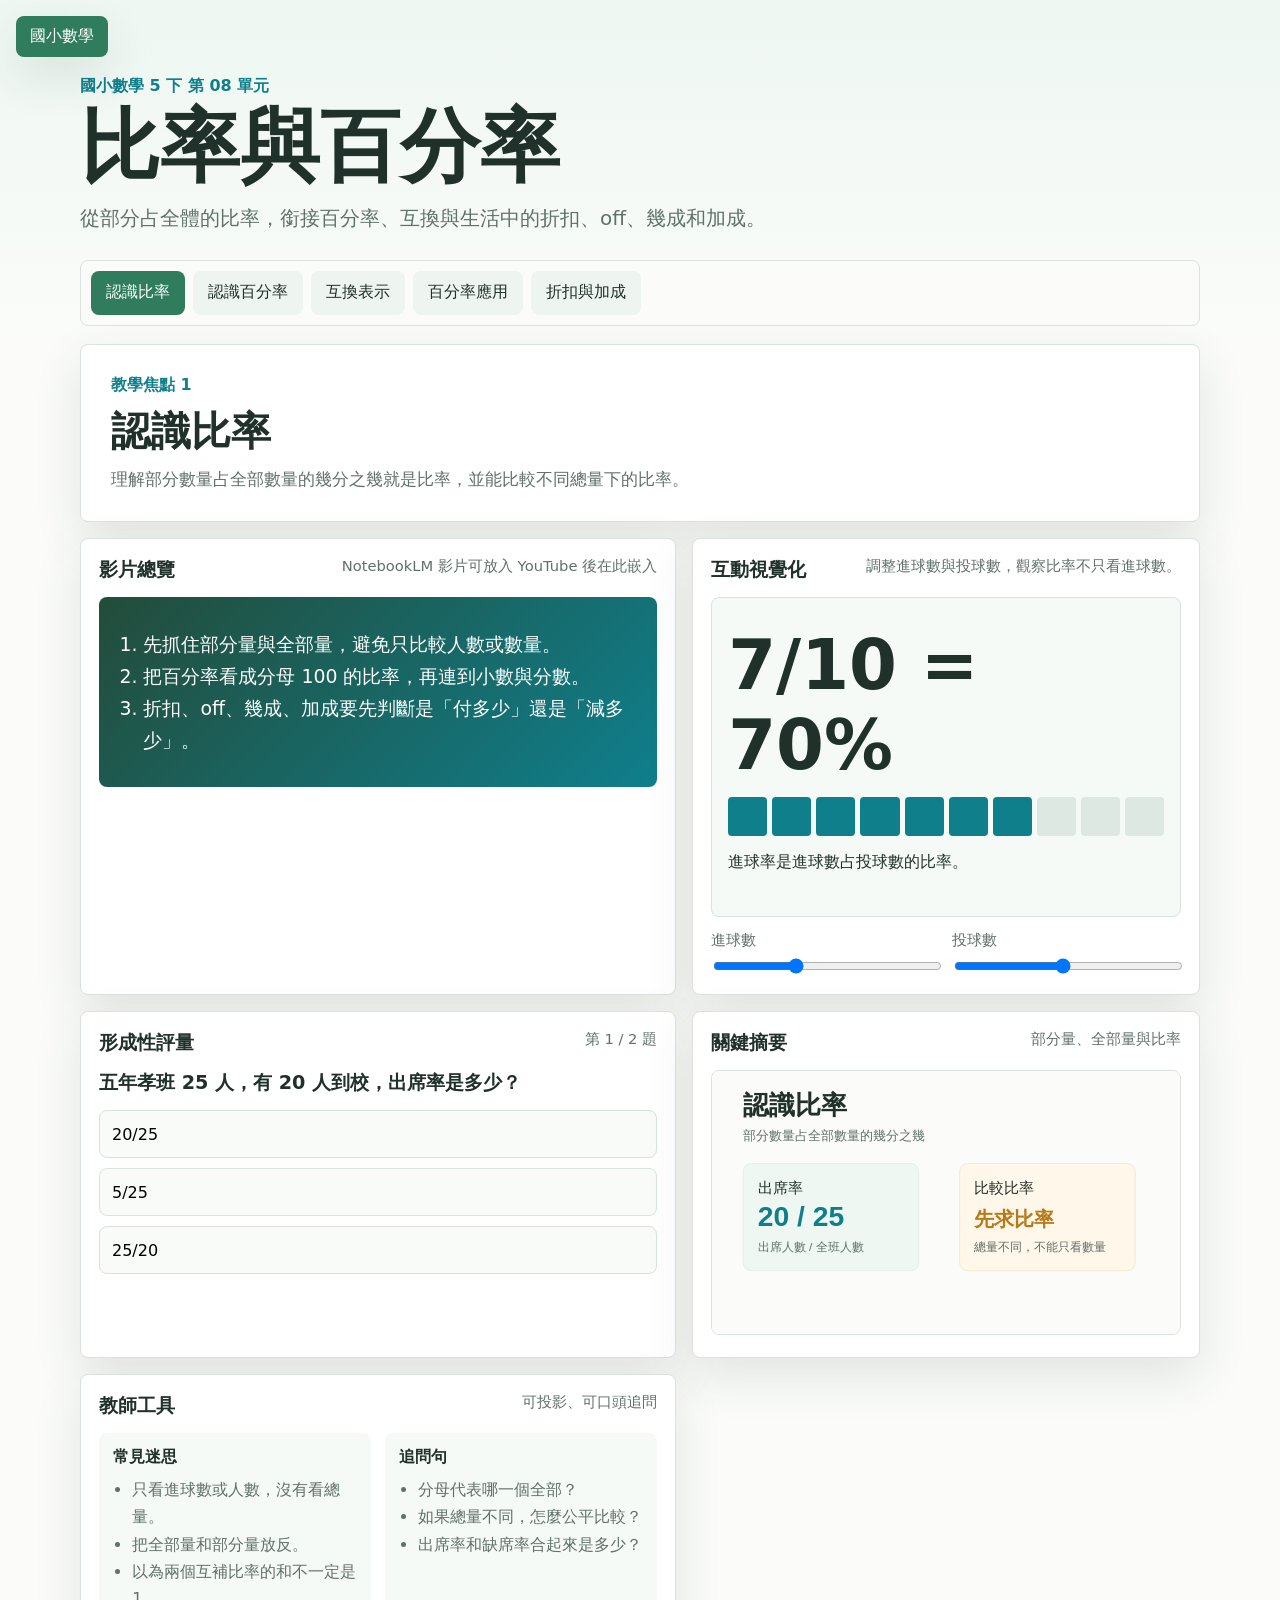
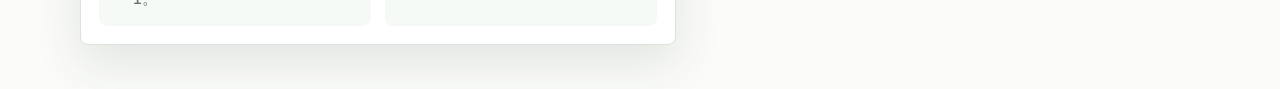
==== 114五下數學CH8駕駛艙/index.html @ 37d6215c "Rename CH8 dashboard folder" ====
<!doctype html>
<html lang="zh-Hant">
<head>
  <meta charset="utf-8">
  <meta name="viewport" content="width=device-width, initial-scale=1">
  <title>第8單元 比率與百分率教學儀表板</title>
  <link rel="stylesheet" href="style.css">
</head>
<body>
  <a class="home-link" href="../國小數學/" aria-label="回到國小數學">國小數學</a>

  <header class="hero" id="top">
    <p class="eyebrow">國小數學 5 下 第 08 單元</p>
    <h1>比率與百分率</h1>
    <p>從部分占全體的比率，銜接百分率、互換與生活中的折扣、off、幾成和加成。</p>
  </header>

  <nav class="focus-nav" aria-label="教學焦點">
    <button class="focus-btn active" data-focus="0">認識比率</button>
    <button class="focus-btn" data-focus="1">認識百分率</button>
    <button class="focus-btn" data-focus="2">互換表示</button>
    <button class="focus-btn" data-focus="3">百分率應用</button>
    <button class="focus-btn" data-focus="4">折扣與加成</button>
  </nav>

  <main class="dashboard">
    <section class="lesson-head">
      <p id="focusLabel" class="eyebrow">教學焦點 1</p>
      <h2 id="focusTitle">認識比率</h2>
      <p id="focusGoal">理解「部分數量占全部數量的幾分之幾」就是比率，並能比較不同總量下的比率。</p>
    </section>

    <section class="panel video-panel">
      <div class="panel-title">
        <h3>影片總覽</h3>
        <span>NotebookLM 影片可放入 YouTube 後在此嵌入</span>
      </div>
      <div class="video-overview">
        <ol>
          <li>先抓住部分量與全部量，避免只比較人數或數量。</li>
          <li>把百分率看成分母 100 的比率，再連到小數與分數。</li>
          <li>折扣、off、幾成、加成要先判斷是「付多少」還是「減多少」。</li>
        </ol>
      </div>
    </section>

    <section class="panel visual-panel">
      <div class="panel-title">
        <h3>互動視覺化</h3>
        <span id="visualHint">拖曳或點選控制項，觀察部分、全體與百分率的關係。</span>
      </div>
      <div id="visualStage" class="visual-stage"></div>
      <div id="visualControls" class="visual-controls"></div>
    </section>

    <section class="panel quiz-panel">
      <div class="panel-title">
        <h3>形成性評量</h3>
        <span id="quizStatus">每個焦點 2 題</span>
      </div>
      <p id="quizQuestion" class="quiz-question"></p>
      <div id="quizOptions" class="quiz-options"></div>
      <div id="quizFeedback" class="quiz-feedback" aria-live="polite"></div>
    </section>

    <section class="panel summary-panel">
      <div class="panel-title">
        <h3>關鍵摘要</h3>
        <span id="summaryCaption">依教學焦點切換摘要頁</span>
      </div>
      <img id="summaryImage" src="assets/deck-page-01.svg" alt="比率關鍵摘要">
    </section>

    <section class="panel teacher-panel">
      <div class="panel-title">
        <h3>教師工具</h3>
        <span>可投影、可口頭追問</span>
      </div>
      <div class="tool-grid">
        <article>
          <h4>常見迷思</h4>
          <ul id="misconceptions"></ul>
        </article>
        <article>
          <h4>追問句</h4>
          <ul id="teacherPrompts"></ul>
        </article>
      </div>
    </section>
  </main>

  <script src="script.js"></script>
</body>
</html>
---- 114五下數學CH8駕駛艙/style.css ----
:root {
  color-scheme: light;
  --ink: #20302a;
  --muted: #60706a;
  --line: #d9e2dc;
  --paper: #fbfcf9;
  --panel: #ffffff;
  --green: #2f7d5c;
  --teal: #0f7f8c;
  --gold: #b87918;
  --rose: #b74755;
  --shadow: 0 18px 48px rgba(39, 55, 46, .12);
}

* { box-sizing: border-box; }

body {
  margin: 0;
  font-family: "Noto Sans TC", "Microsoft JhengHei", system-ui, sans-serif;
  color: var(--ink);
  background:
    linear-gradient(180deg, #eef7f2 0, #fbfcf9 360px),
    var(--paper);
}

button, input { font: inherit; }

.home-link {
  position: fixed;
  z-index: 10;
  top: 16px;
  left: 16px;
  padding: 10px 14px;
  border-radius: 8px;
  color: white;
  background: var(--green);
  text-decoration: none;
  box-shadow: var(--shadow);
}

.hero {
  width: min(1120px, calc(100% - 32px));
  margin: 0 auto;
  padding: 76px 0 28px;
}

.eyebrow {
  margin: 0 0 8px;
  color: var(--teal);
  font-weight: 800;
  letter-spacing: 0;
}

.hero h1 {
  margin: 0;
  font-size: clamp(2.2rem, 7vw, 5rem);
  line-height: 1.05;
}

.hero p:last-child {
  max-width: 760px;
  margin: 16px 0 0;
  color: var(--muted);
  font-size: clamp(1rem, 2.6vw, 1.25rem);
}

.focus-nav {
  position: sticky;
  top: 0;
  z-index: 9;
  display: flex;
  gap: 8px;
  width: min(1120px, calc(100% - 32px));
  margin: 0 auto 18px;
  padding: 10px;
  overflow-x: auto;
  background: rgba(251, 252, 249, .94);
  border: 1px solid var(--line);
  border-radius: 8px;
  backdrop-filter: blur(10px);
}

.focus-btn {
  flex: 0 0 auto;
  min-height: 44px;
  padding: 8px 14px;
  border: 1px solid transparent;
  border-radius: 8px;
  color: var(--ink);
  background: #eef4ef;
  cursor: pointer;
}

.focus-btn.active {
  color: white;
  background: var(--green);
}

.dashboard {
  display: grid;
  grid-template-columns: minmax(0, 1.08fr) minmax(300px, .92fr);
  gap: 16px;
  width: min(1120px, calc(100% - 32px));
  margin: 0 auto 44px;
}

.lesson-head, .panel {
  background: var(--panel);
  border: 1px solid var(--line);
  border-radius: 8px;
  box-shadow: var(--shadow);
}

.lesson-head {
  grid-column: 1 / -1;
  padding: clamp(20px, 4vw, 30px);
}

.lesson-head h2 {
  margin: 0 0 8px;
  font-size: clamp(1.6rem, 4vw, 2.5rem);
}

.lesson-head p:last-child {
  margin: 0;
  color: var(--muted);
  font-size: 1.08rem;
}

.panel { padding: 18px; }

.panel-title {
  display: flex;
  align-items: flex-start;
  justify-content: space-between;
  gap: 12px;
  margin-bottom: 14px;
}

.panel-title h3 {
  margin: 0;
  font-size: 1.18rem;
}

.panel-title span, .panel-title a {
  color: var(--muted);
  font-size: .92rem;
}

.video-overview {
  min-height: 190px;
  display: grid;
  align-items: center;
  padding: 18px;
  border-radius: 8px;
  color: white;
  background: linear-gradient(135deg, #234c3a, #0f7f8c);
}

.video-overview ol {
  margin: 0;
  padding-left: 1.4em;
  font-size: clamp(1rem, 2vw, 1.18rem);
  line-height: 1.7;
}

.visual-stage {
  min-height: 320px;
  display: grid;
  place-items: center;
  padding: 16px;
  border: 1px solid var(--line);
  border-radius: 8px;
  background: #f6faf7;
}

.ratio-board {
  width: min(100%, 560px);
}

.tile-grid {
  display: grid;
  grid-template-columns: repeat(var(--cols), 1fr);
  gap: 5px;
  margin: 12px 0;
}

.tile {
  aspect-ratio: 1;
  border-radius: 4px;
  background: #dde8e2;
}

.tile.on { background: var(--teal); }
.tile.warn { background: var(--gold); }
.tile.off { background: #cfd8d2; }

.big-number {
  margin: 0;
  font-size: clamp(2rem, 7vw, 4.3rem);
  font-weight: 900;
}

.bar {
  height: 34px;
  overflow: hidden;
  border: 1px solid var(--line);
  border-radius: 8px;
  background: #edf3ef;
}

.bar-fill {
  height: 100%;
  width: var(--w);
  background: var(--rose);
}

.compare-row {
  display: grid;
  grid-template-columns: 1fr 1fr;
  gap: 12px;
}

.compare-card {
  padding: 14px;
  border: 1px solid var(--line);
  border-radius: 8px;
  background: white;
}

.visual-controls {
  display: grid;
  grid-template-columns: repeat(auto-fit, minmax(180px, 1fr));
  gap: 12px;
  margin-top: 14px;
}

.control {
  display: grid;
  gap: 6px;
  color: var(--muted);
  font-size: .92rem;
}

input[type="range"] { width: 100%; }

.quiz-question {
  margin: 6px 0 14px;
  font-size: 1.2rem;
  font-weight: 800;
}

.quiz-options {
  display: grid;
  gap: 10px;
}

.quiz-options button {
  min-height: 48px;
  padding: 10px 12px;
  border: 1px solid var(--line);
  border-radius: 8px;
  background: #f8fbf8;
  cursor: pointer;
  text-align: left;
}

.quiz-options button.correct {
  color: white;
  border-color: var(--green);
  background: var(--green);
}

.quiz-options button.wrong {
  color: white;
  border-color: var(--rose);
  background: var(--rose);
}

.quiz-feedback {
  min-height: 42px;
  margin-top: 12px;
  color: var(--muted);
  font-weight: 700;
}

.summary-panel img {
  width: 100%;
  max-width: 100%;
  border: 1px solid var(--line);
  border-radius: 8px;
  background: white;
}

.tool-grid {
  display: grid;
  grid-template-columns: 1fr 1fr;
  gap: 14px;
}

.tool-grid article {
  padding: 14px;
  border-radius: 8px;
  background: #f6faf7;
}

.tool-grid h4 {
  margin: 0 0 8px;
}

.tool-grid ul {
  margin: 0;
  padding-left: 1.2em;
  color: var(--muted);
  line-height: 1.7;
}

@media (max-width: 860px) {
  .dashboard { grid-template-columns: 1fr; }
  .home-link { position: absolute; }
}

@media (max-width: 560px) {
  .hero { padding-top: 70px; }
  .focus-nav { width: calc(100% - 20px); }
  .dashboard { width: calc(100% - 20px); }
  .compare-row, .tool-grid { grid-template-columns: 1fr; }
  .panel-title { display: block; }
  .panel-title span { display: block; margin-top: 4px; }
}
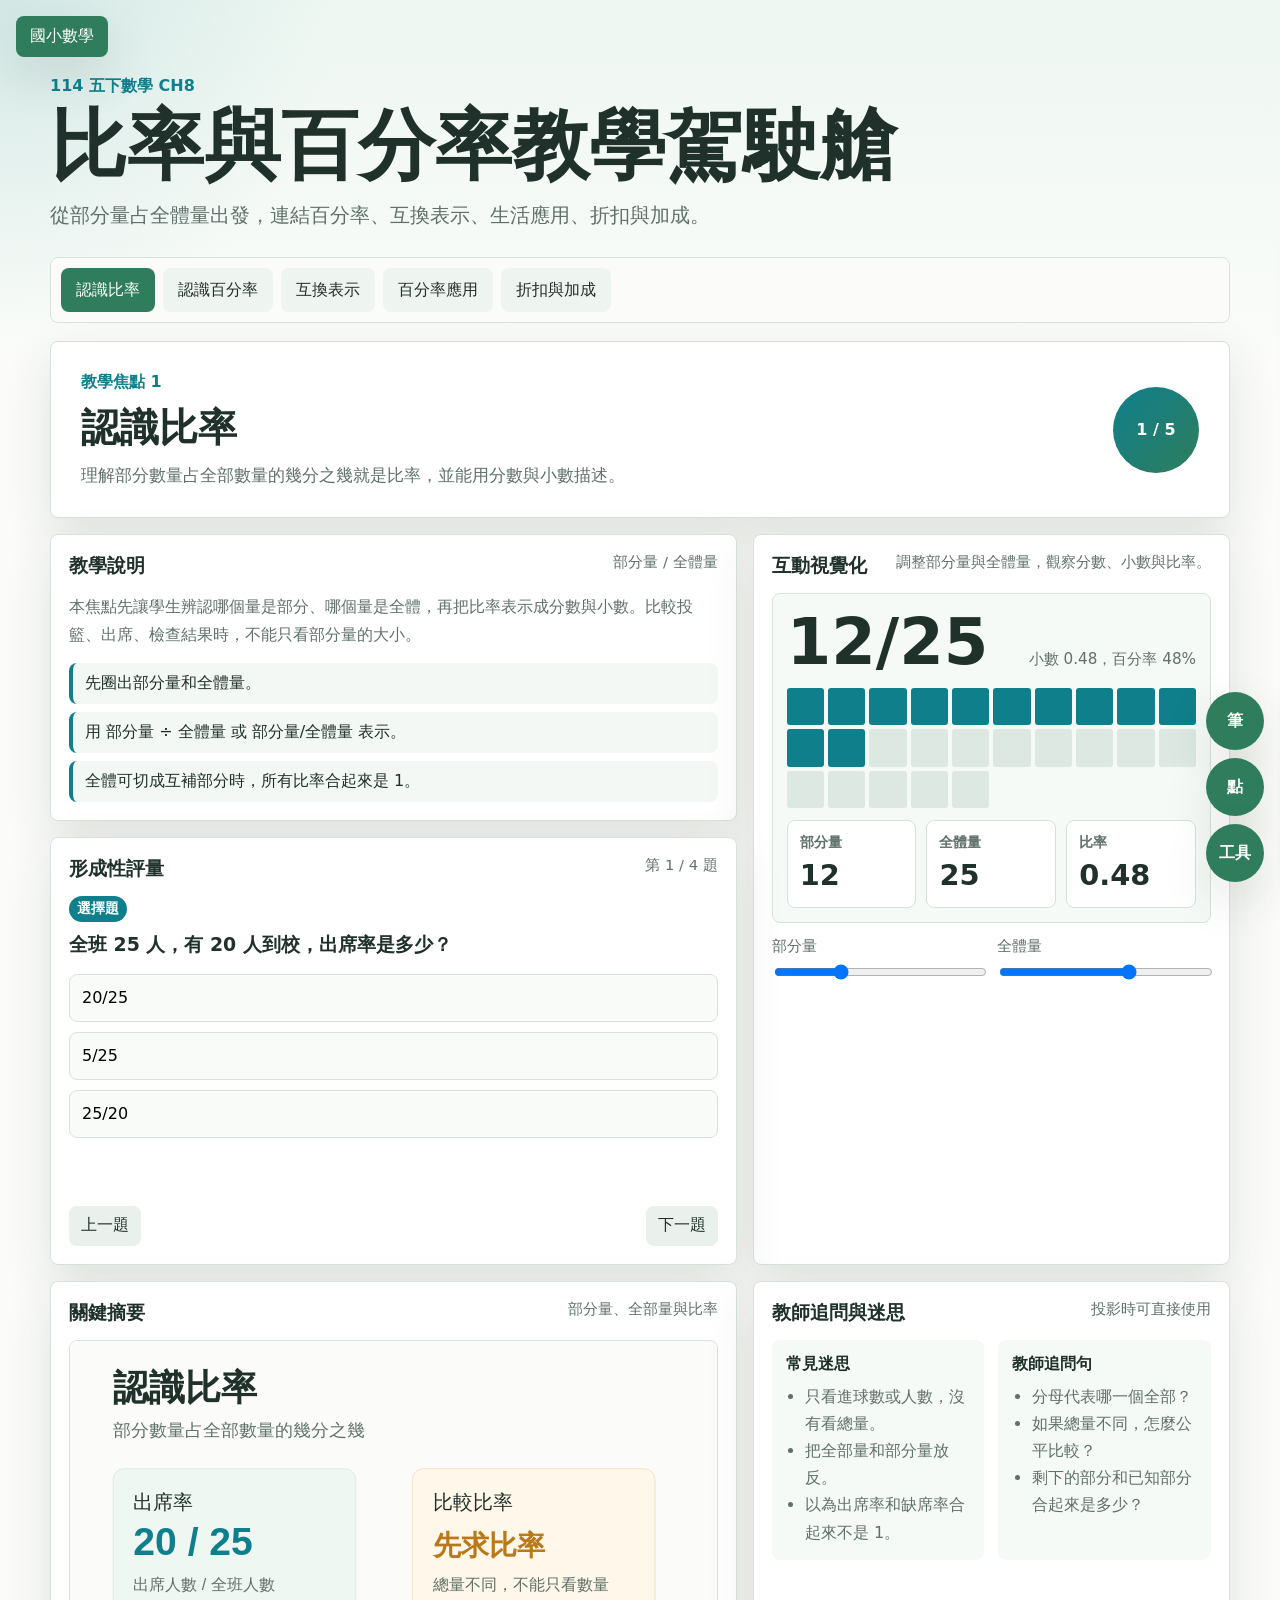
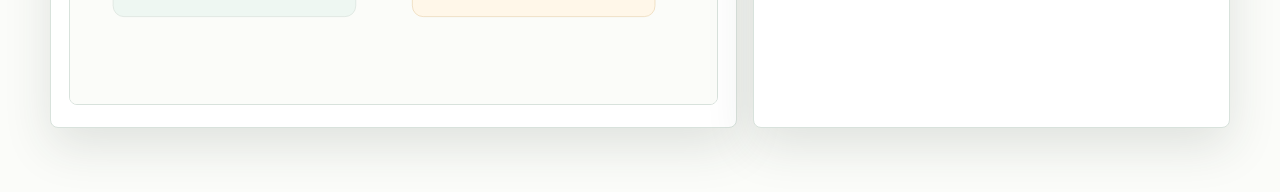
==== commit 233fd964: "Upgrade CH8 teaching dashboard interactions" ====
--- a/114五下數學CH8駕駛艙/index.html
+++ b/114五下數學CH8駕駛艙/index.html
@@ -3,16 +3,23 @@
 <head>
   <meta charset="utf-8">
   <meta name="viewport" content="width=device-width, initial-scale=1">
-  <title>第8單元 比率與百分率教學儀表板</title>
+  <title>114五下數學CH8駕駛艙</title>
+  <link rel="icon" href="data:,">
   <link rel="stylesheet" href="style.css">
 </head>
 <body>
+  <canvas id="drawLayer" aria-hidden="true"></canvas>
+  <div id="laserLayer" aria-hidden="true">
+    <span id="laserDot"></span>
+  </div>
+  <div id="bigEffect" aria-live="polite"></div>
+
   <a class="home-link" href="../國小數學/" aria-label="回到國小數學">國小數學</a>
 
   <header class="hero" id="top">
-    <p class="eyebrow">國小數學 5 下 第 08 單元</p>
-    <h1>比率與百分率</h1>
-    <p>從部分占全體的比率，銜接百分率、互換與生活中的折扣、off、幾成和加成。</p>
+    <p class="eyebrow">114 五下數學 CH8</p>
+    <h1>比率與百分率教學駕駛艙</h1>
+    <p>從部分量占全體量出發，連結百分率、互換表示、生活應用、折扣與加成。</p>
   </header>
 
   <nav class="focus-nav" aria-label="教學焦點">
@@ -25,29 +32,29 @@
 
   <main class="dashboard">
     <section class="lesson-head">
-      <p id="focusLabel" class="eyebrow">教學焦點 1</p>
-      <h2 id="focusTitle">認識比率</h2>
-      <p id="focusGoal">理解「部分數量占全部數量的幾分之幾」就是比率，並能比較不同總量下的比率。</p>
+      <div>
+        <p id="focusLabel" class="eyebrow">教學焦點 1</p>
+        <h2 id="focusTitle">認識比率</h2>
+        <p id="focusGoal">理解部分數量占全部數量的幾分之幾就是比率。</p>
+      </div>
+      <div class="focus-meter" aria-label="單元進度">
+        <span id="focusCount">1 / 5</span>
+      </div>
     </section>
 
-    <section class="panel video-panel">
+    <section class="panel explain-panel">
       <div class="panel-title">
-        <h3>影片總覽</h3>
-        <span>NotebookLM 影片可放入 YouTube 後在此嵌入</span>
+        <h3>教學說明</h3>
+        <span id="lessonTag">概念建立</span>
       </div>
-      <div class="video-overview">
-        <ol>
-          <li>先抓住部分量與全部量，避免只比較人數或數量。</li>
-          <li>把百分率看成分母 100 的比率，再連到小數與分數。</li>
-          <li>折扣、off、幾成、加成要先判斷是「付多少」還是「減多少」。</li>
-        </ol>
-      </div>
+      <p id="teachingNote"></p>
+      <div id="lessonSteps" class="step-list"></div>
     </section>
 
     <section class="panel visual-panel">
       <div class="panel-title">
         <h3>互動視覺化</h3>
-        <span id="visualHint">拖曳或點選控制項，觀察部分、全體與百分率的關係。</span>
+        <span id="visualHint">調整數值，觀察部分量與全體量的關係。</span>
       </div>
       <div id="visualStage" class="visual-stage"></div>
       <div id="visualControls" class="visual-controls"></div>
@@ -56,11 +63,16 @@
     <section class="panel quiz-panel">
       <div class="panel-title">
         <h3>形成性評量</h3>
-        <span id="quizStatus">每個焦點 2 題</span>
+        <span id="quizStatus">第 1 / 4 題</span>
       </div>
+      <p id="quizType" class="quiz-type"></p>
       <p id="quizQuestion" class="quiz-question"></p>
-      <div id="quizOptions" class="quiz-options"></div>
+      <div id="quizAnswerArea" class="quiz-answer-area"></div>
       <div id="quizFeedback" class="quiz-feedback" aria-live="polite"></div>
+      <div class="quiz-actions">
+        <button id="prevQuiz" type="button">上一題</button>
+        <button id="nextQuiz" type="button">下一題</button>
+      </div>
     </section>
 
     <section class="panel summary-panel">
@@ -73,22 +85,97 @@
 
     <section class="panel teacher-panel">
       <div class="panel-title">
-        <h3>教師工具</h3>
-        <span>可投影、可口頭追問</span>
+        <h3>教師追問與迷思</h3>
+        <span>投影時可直接使用</span>
       </div>
-      <div class="tool-grid">
+      <div class="teacher-grid">
         <article>
           <h4>常見迷思</h4>
           <ul id="misconceptions"></ul>
         </article>
         <article>
-          <h4>追問句</h4>
+          <h4>教師追問句</h4>
           <ul id="teacherPrompts"></ul>
         </article>
       </div>
     </section>
   </main>
 
+  <div class="floating-actions" aria-label="教學工具快捷鍵">
+    <button id="openPen" class="round-tool" aria-label="開啟畫筆">筆</button>
+    <button id="openLaser" class="round-tool" aria-label="開啟雷射筆">點</button>
+    <button id="openTools" class="round-tool" aria-label="開啟工具箱">工具</button>
+  </div>
+
+  <aside id="penDrawer" class="drawer compact-drawer" aria-label="畫筆工具">
+    <div class="drawer-head">
+      <h3>畫筆</h3>
+      <button class="close-drawer" data-close="penDrawer" aria-label="收合畫筆面板">×</button>
+    </div>
+    <div class="pen-row" aria-label="畫筆顏色">
+      <button class="pen-color" data-color="#111111" style="--swatch:#111111" aria-label="黑色畫筆"></button>
+      <button class="pen-color" data-color="#d62828" style="--swatch:#d62828" aria-label="紅色畫筆"></button>
+      <button class="pen-color" data-color="#1d4ed8" style="--swatch:#1d4ed8" aria-label="藍色畫筆"></button>
+      <button class="pen-color" data-color="#16803c" style="--swatch:#16803c" aria-label="綠色畫筆"></button>
+      <button class="pen-color" data-color="#f2c94c" style="--swatch:#f2c94c" aria-label="黃色畫筆"></button>
+    </div>
+    <label class="control">畫筆粗細
+      <input id="penSize" type="range" min="2" max="24" value="7">
+    </label>
+    <div class="drawer-actions">
+      <button id="clearInk" type="button" aria-label="清除筆跡">清除筆跡</button>
+      <button id="closePenMode" type="button" aria-label="關閉畫筆">關閉畫筆</button>
+    </div>
+  </aside>
+
+  <aside id="laserDrawer" class="drawer compact-drawer" aria-label="雷射筆工具">
+    <div class="drawer-head">
+      <h3>雷射筆</h3>
+      <button class="close-drawer" data-close="laserDrawer" aria-label="收合雷射筆面板">×</button>
+    </div>
+    <label class="control">雷射點大小
+      <input id="laserSize" type="range" min="18" max="86" value="44">
+    </label>
+    <div class="drawer-actions">
+      <button id="laserToggle" type="button" aria-label="開啟雷射筆">開啟雷射筆</button>
+    </div>
+  </aside>
+
+  <aside id="toolDrawer" class="drawer tool-drawer" aria-label="教師工具箱">
+    <div class="drawer-head">
+      <h3>教師工具箱</h3>
+      <button class="close-drawer" data-close="toolDrawer" aria-label="收合工具箱">×</button>
+    </div>
+    <section>
+      <h4>抽籤</h4>
+      <div class="range-pair">
+        <label>起號<input id="rangeStart" type="number" min="1" value="1"></label>
+        <label>迄號<input id="rangeEnd" type="number" min="1" value="30"></label>
+      </div>
+      <textarea id="namesInput" rows="5" aria-label="抽籤名單"></textarea>
+      <button id="drawName" type="button" aria-label="抽出一位學生">抽一位</button>
+      <p id="drawResult" class="tool-result">等待抽籤</p>
+    </section>
+    <section>
+      <h4>計時器</h4>
+      <div class="timer-row">
+        <button type="button" data-sec="30">30秒</button>
+        <button type="button" data-sec="60">1分</button>
+        <button type="button" data-sec="120">2分</button>
+        <button type="button" data-sec="300">5分</button>
+      </div>
+      <div id="timerDisplay" class="timer" aria-live="polite">00:00</div>
+      <div class="timer-controls">
+        <button id="timerToggle" type="button" aria-label="開始或暫停計時">開始</button>
+        <button id="timerReset" type="button" aria-label="重設計時器">歸零</button>
+      </div>
+      <label class="control">自訂分鐘
+        <input id="customMinutes" type="number" min="1" max="60" value="10">
+      </label>
+      <button id="setCustomTime" type="button" aria-label="設定自訂計時">設定</button>
+    </section>
+  </aside>
+
   <script src="script.js"></script>
 </body>
 </html>
--- a/114五下數學CH8駕駛艙/style.css
+++ b/114五下數學CH8駕駛艙/style.css
@@ -2,32 +2,42 @@
   color-scheme: light;
   --ink: #20302a;
   --muted: #60706a;
-  --line: #d9e2dc;
+  --line: #d8e2dc;
   --paper: #fbfcf9;
   --panel: #ffffff;
+  --soft: #f4f8f5;
   --green: #2f7d5c;
   --teal: #0f7f8c;
   --gold: #b87918;
   --rose: #b74755;
-  --shadow: 0 18px 48px rgba(39, 55, 46, .12);
+  --blue: #315fb5;
+  --shadow: 0 18px 48px rgba(39, 55, 46, .13);
 }
 
 * { box-sizing: border-box; }
+
+html { scroll-behavior: smooth; }
 
 body {
   margin: 0;
   font-family: "Noto Sans TC", "Microsoft JhengHei", system-ui, sans-serif;
   color: var(--ink);
   background:
-    linear-gradient(180deg, #eef7f2 0, #fbfcf9 360px),
+    radial-gradient(circle at top left, rgba(15, 127, 140, .12), transparent 340px),
+    linear-gradient(180deg, #eef7f2 0, #fbfcf9 380px),
     var(--paper);
 }
 
-button, input { font: inherit; }
+button, input, textarea { font: inherit; }
+
+button {
+  border: 0;
+  cursor: pointer;
+}
 
 .home-link {
   position: fixed;
-  z-index: 10;
+  z-index: 35;
   top: 16px;
   left: 16px;
   padding: 10px 14px;
@@ -39,7 +49,7 @@
 }
 
 .hero {
-  width: min(1120px, calc(100% - 32px));
+  width: min(1180px, calc(100% - 32px));
   margin: 0 auto;
   padding: 76px 0 28px;
 }
@@ -53,24 +63,24 @@
 
 .hero h1 {
   margin: 0;
-  font-size: clamp(2.2rem, 7vw, 5rem);
-  line-height: 1.05;
+  font-size: clamp(2.15rem, 6vw, 4.8rem);
+  line-height: 1.06;
 }
 
 .hero p:last-child {
-  max-width: 760px;
+  max-width: 820px;
   margin: 16px 0 0;
   color: var(--muted);
-  font-size: clamp(1rem, 2.6vw, 1.25rem);
+  font-size: clamp(1rem, 2.4vw, 1.25rem);
 }
 
 .focus-nav {
   position: sticky;
   top: 0;
-  z-index: 9;
+  z-index: 30;
   display: flex;
   gap: 8px;
-  width: min(1120px, calc(100% - 32px));
+  width: min(1180px, calc(100% - 32px));
   margin: 0 auto 18px;
   padding: 10px;
   overflow-x: auto;
@@ -88,7 +98,6 @@
   border-radius: 8px;
   color: var(--ink);
   background: #eef4ef;
-  cursor: pointer;
 }
 
 .focus-btn.active {
@@ -98,10 +107,10 @@
 
 .dashboard {
   display: grid;
-  grid-template-columns: minmax(0, 1.08fr) minmax(300px, .92fr);
+  grid-template-columns: minmax(0, 1.18fr) minmax(320px, .82fr);
   gap: 16px;
-  width: min(1120px, calc(100% - 32px));
-  margin: 0 auto 44px;
+  width: min(1180px, calc(100% - 32px));
+  margin: 0 auto 64px;
 }
 
 .lesson-head, .panel {
@@ -113,12 +122,16 @@
 
 .lesson-head {
   grid-column: 1 / -1;
+  display: flex;
+  align-items: center;
+  justify-content: space-between;
+  gap: 18px;
   padding: clamp(20px, 4vw, 30px);
 }
 
 .lesson-head h2 {
   margin: 0 0 8px;
-  font-size: clamp(1.6rem, 4vw, 2.5rem);
+  font-size: clamp(1.6rem, 3.8vw, 2.45rem);
 }
 
 .lesson-head p:last-child {
@@ -127,7 +140,21 @@
   font-size: 1.08rem;
 }
 
+.focus-meter {
+  display: grid;
+  place-items: center;
+  flex: 0 0 auto;
+  width: 86px;
+  height: 86px;
+  border-radius: 999px;
+  color: white;
+  background: linear-gradient(135deg, var(--teal), var(--green));
+  font-weight: 900;
+}
+
 .panel { padding: 18px; }
+
+.visual-panel { grid-row: span 2; }
 
 .panel-title {
   display: flex;
@@ -142,64 +169,82 @@
   font-size: 1.18rem;
 }
 
-.panel-title span, .panel-title a {
+.panel-title span {
   color: var(--muted);
   font-size: .92rem;
-}
-
-.video-overview {
-  min-height: 190px;
-  display: grid;
-  align-items: center;
-  padding: 18px;
-  border-radius: 8px;
-  color: white;
-  background: linear-gradient(135deg, #234c3a, #0f7f8c);
-}
-
-.video-overview ol {
+  text-align: right;
+}
+
+.explain-panel p {
+  margin: 0 0 14px;
+  color: var(--muted);
+  line-height: 1.75;
+}
+
+.step-list {
+  display: grid;
+  gap: 8px;
+}
+
+.step-list span {
+  display: block;
+  padding: 10px 12px;
+  border-left: 4px solid var(--teal);
+  border-radius: 8px;
+  background: var(--soft);
+}
+
+.visual-stage {
+  min-height: 330px;
+  display: grid;
+  place-items: center;
+  padding: 14px;
+  border: 1px solid var(--line);
+  border-radius: 8px;
+  background: #f6faf7;
+  overflow: hidden;
+}
+
+.visual-card {
+  width: min(100%, 620px);
+}
+
+.visual-topline {
+  display: flex;
+  align-items: baseline;
+  justify-content: space-between;
+  gap: 10px;
+  margin-bottom: 12px;
+}
+
+.big-number {
   margin: 0;
-  padding-left: 1.4em;
-  font-size: clamp(1rem, 2vw, 1.18rem);
-  line-height: 1.7;
-}
-
-.visual-stage {
-  min-height: 320px;
-  display: grid;
-  place-items: center;
-  padding: 16px;
-  border: 1px solid var(--line);
-  border-radius: 8px;
-  background: #f6faf7;
-}
-
-.ratio-board {
-  width: min(100%, 560px);
+  font-size: clamp(1.9rem, 5.8vw, 4rem);
+  line-height: 1.05;
+  font-weight: 900;
+}
+
+.mini-note {
+  color: var(--muted);
+  font-size: .95rem;
 }
 
 .tile-grid {
   display: grid;
   grid-template-columns: repeat(var(--cols), 1fr);
-  gap: 5px;
+  gap: 4px;
   margin: 12px 0;
 }
 
 .tile {
   aspect-ratio: 1;
-  border-radius: 4px;
-  background: #dde8e2;
+  border-radius: 3px;
+  background: #dce8e1;
 }
 
 .tile.on { background: var(--teal); }
 .tile.warn { background: var(--gold); }
-.tile.off { background: #cfd8d2; }
-
-.big-number {
-  margin: 0;
-  font-size: clamp(2rem, 7vw, 4.3rem);
-  font-weight: 900;
-}
+.tile.discount { background: var(--rose); }
 
 .bar {
   height: 34px;
@@ -212,25 +257,50 @@
 .bar-fill {
   height: 100%;
   width: var(--w);
-  background: var(--rose);
-}
-
-.compare-row {
-  display: grid;
-  grid-template-columns: 1fr 1fr;
+  background: var(--teal);
+}
+
+.compare-row, .formula-row, .money-row {
+  display: grid;
+  grid-template-columns: repeat(3, 1fr);
+  gap: 10px;
+}
+
+.compare-card {
+  min-height: 88px;
+  padding: 12px;
+  border: 1px solid var(--line);
+  border-radius: 8px;
+  background: white;
+}
+
+.compare-card strong {
+  display: block;
+  margin-bottom: 6px;
+  color: var(--muted);
+  font-size: .9rem;
+}
+
+.compare-card b {
+  font-size: clamp(1.25rem, 3vw, 1.8rem);
+}
+
+.conversion-practice {
+  display: grid;
   gap: 12px;
 }
 
-.compare-card {
-  padding: 14px;
-  border: 1px solid var(--line);
-  border-radius: 8px;
-  background: white;
+.conversion-practice input {
+  width: 100%;
+  min-height: 44px;
+  padding: 8px 10px;
+  border: 1px solid var(--line);
+  border-radius: 8px;
 }
 
 .visual-controls {
   display: grid;
-  grid-template-columns: repeat(auto-fit, minmax(180px, 1fr));
+  grid-template-columns: repeat(auto-fit, minmax(170px, 1fr));
   gap: 12px;
   margin-top: 14px;
 }
@@ -244,44 +314,105 @@
 
 input[type="range"] { width: 100%; }
 
+.segmented {
+  display: flex;
+  gap: 6px;
+  flex-wrap: wrap;
+}
+
+.segmented button,
+.visual-controls button,
+.quiz-actions button,
+.drawer button {
+  min-height: 40px;
+  padding: 8px 12px;
+  border-radius: 8px;
+  color: var(--ink);
+  background: #eaf1ec;
+}
+
+.segmented button.active,
+.visual-controls button.active {
+  color: white;
+  background: var(--green);
+}
+
+.quiz-type {
+  display: inline-block;
+  margin: 0 0 8px;
+  padding: 4px 8px;
+  border-radius: 999px;
+  color: white;
+  background: var(--teal);
+  font-size: .86rem;
+  font-weight: 800;
+}
+
 .quiz-question {
-  margin: 6px 0 14px;
-  font-size: 1.2rem;
+  margin: 0 0 14px;
+  font-size: 1.18rem;
   font-weight: 800;
-}
-
-.quiz-options {
+  line-height: 1.55;
+}
+
+.quiz-answer-area {
   display: grid;
   gap: 10px;
 }
 
-.quiz-options button {
+.quiz-answer-area button {
   min-height: 48px;
   padding: 10px 12px;
   border: 1px solid var(--line);
   border-radius: 8px;
   background: #f8fbf8;
-  cursor: pointer;
   text-align: left;
 }
 
-.quiz-options button.correct {
+.quiz-answer-area button.correct {
   color: white;
   border-color: var(--green);
   background: var(--green);
 }
 
-.quiz-options button.wrong {
+.quiz-answer-area button.wrong {
   color: white;
   border-color: var(--rose);
   background: var(--rose);
 }
 
+.fill-row {
+  display: flex;
+  gap: 8px;
+}
+
+.fill-row input {
+  min-width: 0;
+  flex: 1;
+  min-height: 46px;
+  padding: 8px 10px;
+  border: 1px solid var(--line);
+  border-radius: 8px;
+}
+
+.fill-row button { white-space: nowrap; }
+
 .quiz-feedback {
-  min-height: 42px;
+  min-height: 44px;
   margin-top: 12px;
   color: var(--muted);
   font-weight: 700;
+  line-height: 1.55;
+}
+
+.quiz-feedback.good { color: var(--green); }
+.quiz-feedback.retry { color: var(--rose); }
+
+.quiz-actions {
+  display: flex;
+  justify-content: space-between;
+  gap: 10px;
+  margin-top: 12px;
 }
 
 .summary-panel img {
@@ -292,39 +423,286 @@
   background: white;
 }
 
-.tool-grid {
+.teacher-grid {
   display: grid;
   grid-template-columns: 1fr 1fr;
   gap: 14px;
 }
 
-.tool-grid article {
+.teacher-grid article {
   padding: 14px;
   border-radius: 8px;
   background: #f6faf7;
 }
 
-.tool-grid h4 {
+.teacher-grid h4 {
   margin: 0 0 8px;
 }
 
-.tool-grid ul {
+.teacher-grid ul {
   margin: 0;
   padding-left: 1.2em;
   color: var(--muted);
   line-height: 1.7;
 }
 
-@media (max-width: 860px) {
+.floating-actions {
+  position: fixed;
+  z-index: 42;
+  right: 16px;
+  bottom: 18px;
+  display: grid;
+  gap: 8px;
+}
+
+.round-tool {
+  width: 58px;
+  height: 58px;
+  border-radius: 999px;
+  color: white;
+  background: var(--green);
+  box-shadow: var(--shadow);
+  font-weight: 900;
+}
+
+.round-tool.active {
+  background: var(--rose);
+}
+
+.drawer {
+  position: fixed;
+  z-index: 41;
+  right: 86px;
+  bottom: 18px;
+  width: min(360px, calc(100vw - 112px));
+  max-height: min(78vh, 680px);
+  overflow: auto;
+  padding: 16px;
+  border: 1px solid rgba(255,255,255,.55);
+  border-radius: 8px;
+  background: rgba(255,255,255,.96);
+  box-shadow: var(--shadow);
+  transform: translateX(calc(100% + 126px));
+  transition: transform .22s ease;
+}
+
+.drawer.open {
+  transform: translateX(0);
+}
+
+.compact-drawer {
+  width: min(320px, calc(100vw - 112px));
+}
+
+.drawer-head {
+  display: flex;
+  align-items: center;
+  justify-content: space-between;
+  gap: 12px;
+  margin-bottom: 12px;
+}
+
+.drawer-head h3,
+.drawer h4 {
+  margin: 0;
+}
+
+.close-drawer {
+  width: 38px;
+  height: 38px;
+  padding: 0;
+  border-radius: 8px;
+  background: #edf3ef;
+}
+
+.drawer section + section {
+  margin-top: 16px;
+  padding-top: 16px;
+  border-top: 1px solid var(--line);
+}
+
+.pen-row {
+  display: grid;
+  grid-template-columns: repeat(5, 1fr);
+  gap: 8px;
+  margin-bottom: 12px;
+}
+
+.pen-color {
+  height: 42px;
+  border: 2px solid transparent;
+  border-radius: 8px;
+  background: var(--swatch);
+}
+
+.pen-color.active {
+  border-color: var(--ink);
+  box-shadow: 0 0 0 3px rgba(47, 125, 92, .18);
+}
+
+.drawer-actions,
+.timer-controls,
+.timer-row,
+.range-pair {
+  display: grid;
+  gap: 8px;
+}
+
+.drawer-actions,
+.timer-controls,
+.range-pair {
+  grid-template-columns: 1fr 1fr;
+}
+
+.timer-row {
+  grid-template-columns: repeat(2, 1fr);
+}
+
+.range-pair input,
+.drawer textarea,
+.drawer input[type="number"] {
+  width: 100%;
+  min-height: 38px;
+  padding: 6px 8px;
+  border: 1px solid var(--line);
+  border-radius: 8px;
+}
+
+.drawer textarea {
+  resize: vertical;
+  margin: 10px 0;
+}
+
+.tool-result {
+  min-height: 32px;
+  margin: 10px 0 0;
+  color: var(--blue);
+  font-weight: 900;
+}
+
+.timer {
+  margin: 12px 0;
+  text-align: center;
+  font-size: clamp(2.4rem, 8vw, 4rem);
+  font-weight: 900;
+  color: var(--teal);
+}
+
+#drawLayer {
+  position: fixed;
+  inset: 0;
+  z-index: 38;
+  width: 100vw;
+  height: 100vh;
+  pointer-events: none;
+  touch-action: none;
+}
+
+body.pen-active #drawLayer {
+  pointer-events: auto;
+  cursor: crosshair;
+}
+
+#laserLayer {
+  position: fixed;
+  inset: 0;
+  z-index: 39;
+  pointer-events: none;
+}
+
+#laserDot,
+.laser-trail {
+  position: fixed;
+  border-radius: 999px;
+  transform: translate(-50%, -50%);
+  pointer-events: none;
+}
+
+#laserDot {
+  width: var(--laser-size, 44px);
+  height: var(--laser-size, 44px);
+  opacity: 0;
+  background: rgba(255, 38, 38, .55);
+  border: 3px solid rgba(255,255,255,.9);
+  box-shadow: 0 0 22px rgba(255, 38, 38, .85);
+}
+
+body.laser-active #laserDot {
+  opacity: 1;
+}
+
+.laser-trail {
+  width: var(--trail-size, 44px);
+  height: var(--trail-size, 44px);
+  background: rgba(255, 38, 38, .26);
+  box-shadow: 0 0 18px rgba(255, 38, 38, .55);
+  animation: laserFade .62s ease-out forwards;
+}
+
+@keyframes laserFade {
+  from { opacity: .9; transform: translate(-50%, -50%) scale(1); }
+  to { opacity: 0; transform: translate(-50%, -50%) scale(.35); }
+}
+
+#bigEffect {
+  position: fixed;
+  z-index: 50;
+  left: 50%;
+  top: 50%;
+  transform: translate(-50%, -50%) scale(.8);
+  color: white;
+  background: rgba(32, 48, 42, .86);
+  border-radius: 8px;
+  padding: 16px 22px;
+  opacity: 0;
+  pointer-events: none;
+  font-size: clamp(2rem, 8vw, 5rem);
+  font-weight: 900;
+}
+
+#bigEffect.show {
+  animation: popEffect .9s ease forwards;
+}
+
+@keyframes popEffect {
+  0% { opacity: 0; transform: translate(-50%, -50%) scale(.8); }
+  18% { opacity: 1; transform: translate(-50%, -50%) scale(1); }
+  100% { opacity: 0; transform: translate(-50%, -55%) scale(1.06); }
+}
+
+@media (max-width: 920px) {
   .dashboard { grid-template-columns: 1fr; }
+  .visual-panel { grid-row: auto; }
   .home-link { position: absolute; }
 }
 
-@media (max-width: 560px) {
+@media (max-width: 640px) {
   .hero { padding-top: 70px; }
-  .focus-nav { width: calc(100% - 20px); }
-  .dashboard { width: calc(100% - 20px); }
-  .compare-row, .tool-grid { grid-template-columns: 1fr; }
+  .focus-nav,
+  .dashboard,
+  .hero { width: calc(100% - 20px); }
+  .lesson-head { align-items: flex-start; }
+  .focus-meter { width: 66px; height: 66px; }
+  .compare-row, .formula-row, .money-row, .teacher-grid { grid-template-columns: 1fr; }
   .panel-title { display: block; }
-  .panel-title span { display: block; margin-top: 4px; }
-}
+  .panel-title span { display: block; margin-top: 4px; text-align: left; }
+  .fill-row { display: grid; }
+  .drawer {
+    right: 10px;
+    left: 10px;
+    bottom: 88px;
+    width: auto;
+    max-height: 64vh;
+    transform: translateY(calc(100% + 110px));
+  }
+  .drawer.open { transform: translateY(0); }
+  .floating-actions {
+    right: 10px;
+    bottom: 10px;
+    grid-auto-flow: column;
+  }
+  .round-tool {
+    width: 54px;
+    height: 54px;
+  }
+}
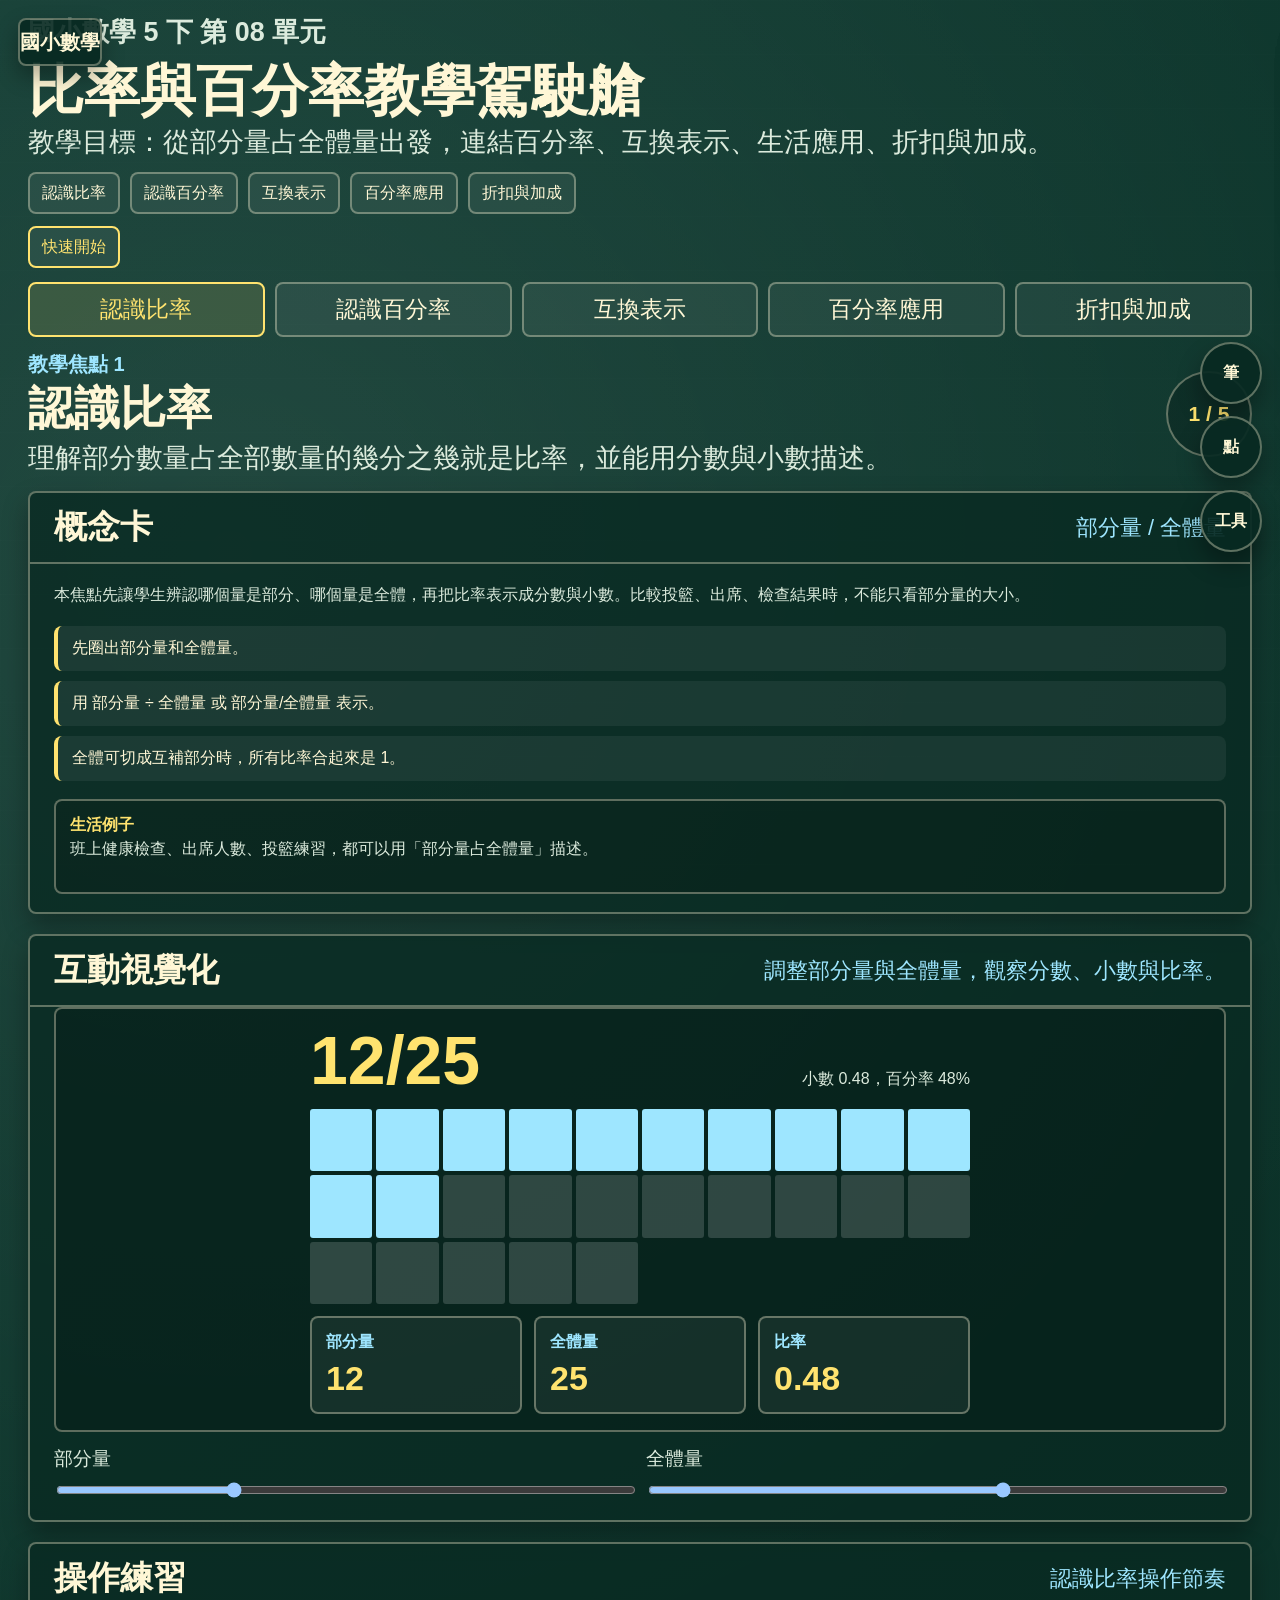
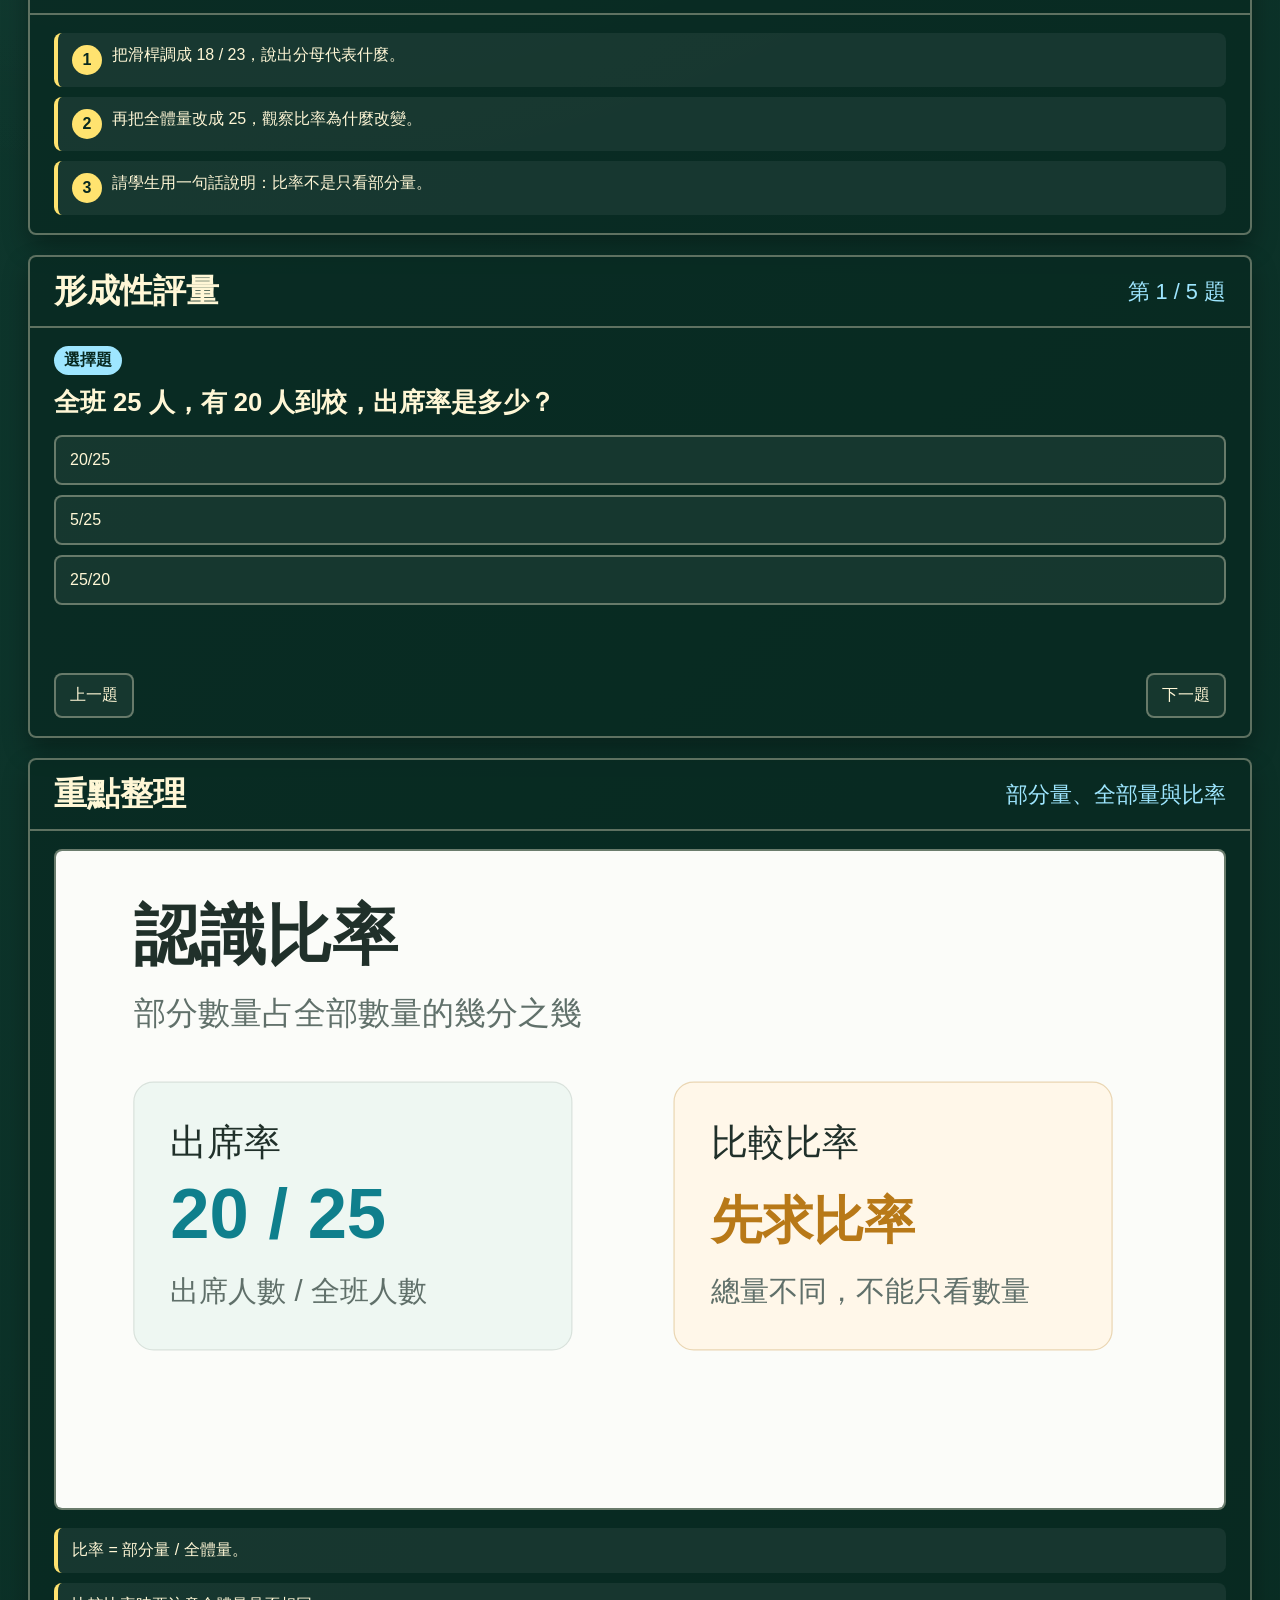
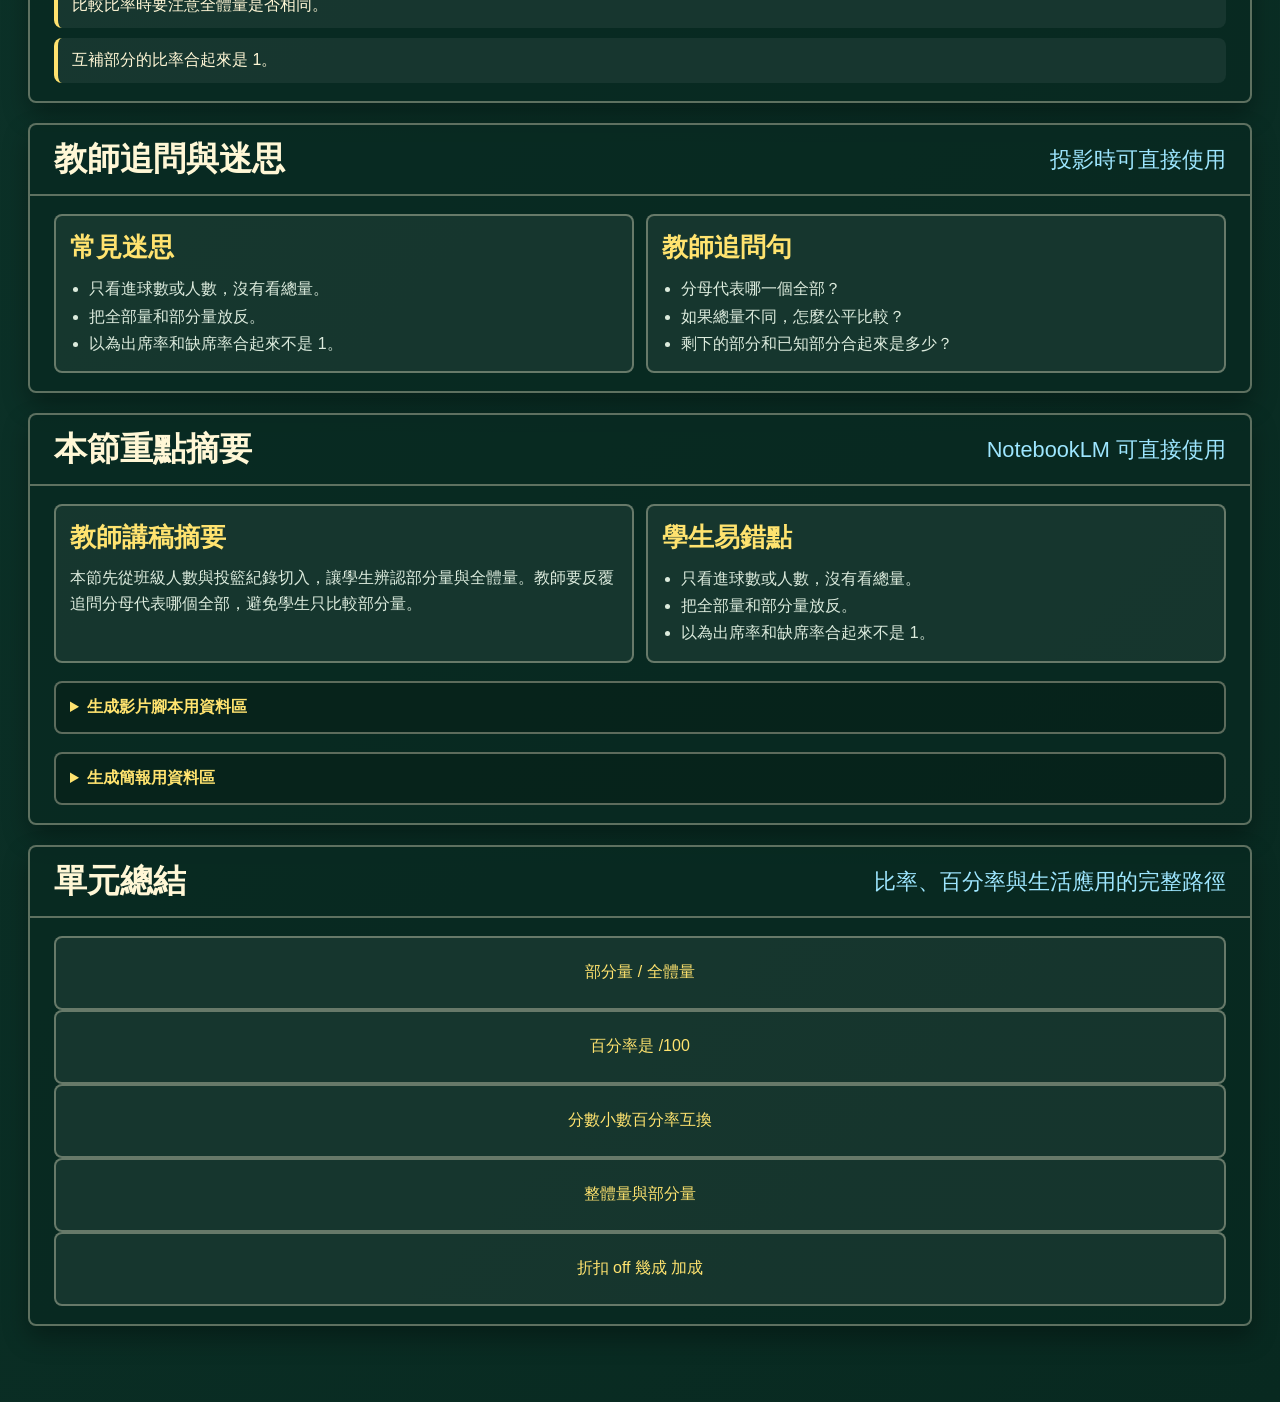
==== commit 59c19ad6: "Unify CH8 dashboard product system" ====
--- a/114五下數學CH8駕駛艙/index.html
+++ b/114五下數學CH8駕駛艙/index.html
@@ -17,9 +17,17 @@
   <a class="home-link" href="../國小數學/" aria-label="回到國小數學">國小數學</a>
 
   <header class="hero" id="top">
-    <p class="eyebrow">114 五下數學 CH8</p>
+    <p class="eyebrow">國小數學 5 下 第 08 單元</p>
     <h1>比率與百分率教學駕駛艙</h1>
-    <p>從部分量占全體量出發，連結百分率、互換表示、生活應用、折扣與加成。</p>
+    <p>教學目標：從部分量占全體量出發，連結百分率、互換表示、生活應用、折扣與加成。</p>
+    <div class="hero-focus" aria-label="五大焦點">
+      <span>認識比率</span>
+      <span>認識百分率</span>
+      <span>互換表示</span>
+      <span>百分率應用</span>
+      <span>折扣與加成</span>
+    </div>
+    <a class="start-button" href="#lessonArea">快速開始</a>
   </header>
 
   <nav class="focus-nav" aria-label="教學焦點">
@@ -30,7 +38,7 @@
     <button class="focus-btn" data-focus="4">折扣與加成</button>
   </nav>
 
-  <main class="dashboard">
+  <main id="lessonArea" class="dashboard">
     <section class="lesson-head">
       <div>
         <p id="focusLabel" class="eyebrow">教學焦點 1</p>
@@ -42,13 +50,17 @@
       </div>
     </section>
 
-    <section class="panel explain-panel">
-      <div class="panel-title">
-        <h3>教學說明</h3>
+    <section class="panel concept-panel">
+      <div class="panel-title">
+        <h3>概念卡</h3>
         <span id="lessonTag">概念建立</span>
       </div>
       <p id="teachingNote"></p>
       <div id="lessonSteps" class="step-list"></div>
+      <div class="life-example">
+        <strong>生活例子</strong>
+        <p id="lifeExample"></p>
+      </div>
     </section>
 
     <section class="panel visual-panel">
@@ -58,6 +70,14 @@
       </div>
       <div id="visualStage" class="visual-stage"></div>
       <div id="visualControls" class="visual-controls"></div>
+    </section>
+
+    <section class="panel practice-panel">
+      <div class="panel-title">
+        <h3>操作練習</h3>
+        <span id="practiceCaption">跟著數值做一次</span>
+      </div>
+      <div id="practiceBody" class="practice-body"></div>
     </section>
 
     <section class="panel quiz-panel">
@@ -77,10 +97,11 @@
 
     <section class="panel summary-panel">
       <div class="panel-title">
-        <h3>關鍵摘要</h3>
+        <h3>重點整理</h3>
         <span id="summaryCaption">依教學焦點切換摘要頁</span>
       </div>
       <img id="summaryImage" src="assets/deck-page-01.svg" alt="比率關鍵摘要">
+      <div id="sectionSummary" class="section-summary"></div>
     </section>
 
     <section class="panel teacher-panel">
@@ -97,6 +118,45 @@
           <h4>教師追問句</h4>
           <ul id="teacherPrompts"></ul>
         </article>
+      </div>
+    </section>
+
+    <section class="panel notebook-panel">
+      <div class="panel-title">
+        <h3>本節重點摘要</h3>
+        <span>NotebookLM 可直接使用</span>
+      </div>
+      <div class="notebook-grid">
+        <article>
+          <h4>教師講稿摘要</h4>
+          <p id="teacherScript"></p>
+        </article>
+        <article>
+          <h4>學生易錯點</h4>
+          <ul id="studentPitfalls"></ul>
+        </article>
+      </div>
+      <details class="source-block">
+        <summary>生成影片腳本用資料區</summary>
+        <pre id="videoScriptData"></pre>
+      </details>
+      <details class="source-block">
+        <summary>生成簡報用資料區</summary>
+        <pre id="slideData"></pre>
+      </details>
+    </section>
+
+    <section class="panel unit-summary-panel">
+      <div class="panel-title">
+        <h3>單元總結</h3>
+        <span>比率、百分率與生活應用的完整路徑</span>
+      </div>
+      <div class="summary-roadmap">
+        <span>部分量 / 全體量</span>
+        <span>百分率是 /100</span>
+        <span>分數小數百分率互換</span>
+        <span>整體量與部分量</span>
+        <span>折扣 off 幾成 加成</span>
       </div>
     </section>
   </main>
--- a/114五下數學CH8駕駛艙/style.css
+++ b/114五下數學CH8駕駛艙/style.css
@@ -1,232 +1,359 @@
 :root {
-  color-scheme: light;
-  --ink: #20302a;
-  --muted: #60706a;
-  --line: #d8e2dc;
-  --paper: #fbfcf9;
-  --panel: #ffffff;
-  --soft: #f4f8f5;
-  --green: #2f7d5c;
-  --teal: #0f7f8c;
-  --gold: #b87918;
-  --rose: #b74755;
-  --blue: #315fb5;
-  --shadow: 0 18px 48px rgba(39, 55, 46, .13);
+  color-scheme: dark;
+  --board: #103b31;
+  --board-dark: #082920;
+  --chalk: #fff7d6;
+  --muted: #dcebdd;
+  --yellow: #ffe36f;
+  --blue: #9ee6ff;
+  --red: #ff5b5b;
+  --green: #69d48f;
+  --line: rgba(255, 247, 214, .35);
+  --panel: rgba(8, 42, 34, .76);
+  --shadow: rgba(0, 0, 0, .32);
 }
 
 * { box-sizing: border-box; }
-
 html { scroll-behavior: smooth; }
 
 body {
   margin: 0;
-  font-family: "Noto Sans TC", "Microsoft JhengHei", system-ui, sans-serif;
-  color: var(--ink);
+  min-height: 100vh;
+  color: var(--chalk);
+  font-family: "Microsoft JhengHei", "Noto Sans TC", Arial, sans-serif;
   background:
-    radial-gradient(circle at top left, rgba(15, 127, 140, .12), transparent 340px),
-    linear-gradient(180deg, #eef7f2 0, #fbfcf9 380px),
-    var(--paper);
-}
-
-button, input, textarea { font: inherit; }
+    radial-gradient(circle at 18% 12%, rgba(255,255,255,.08), transparent 30%),
+    linear-gradient(135deg, var(--board), var(--board-dark));
+}
+
+body::before {
+  content: "";
+  position: fixed;
+  inset: 0;
+  pointer-events: none;
+  opacity: .16;
+  background-image:
+    linear-gradient(rgba(255,255,255,.05) 1px, transparent 1px),
+    linear-gradient(90deg, rgba(255,255,255,.04) 1px, transparent 1px);
+  background-size: 54px 54px;
+}
+
+button, textarea, input { font: inherit; }
 
 button {
-  border: 0;
+  border: 2px solid var(--line);
+  color: var(--chalk);
+  background: rgba(255,255,255,.06);
+  border-radius: 8px;
+  padding: 10px 14px;
   cursor: pointer;
+  touch-action: manipulation;
+  transition: transform .18s ease, border-color .18s ease, color .18s ease, background .18s ease;
+}
+
+button:hover, button.active {
+  border-color: var(--yellow);
+  color: var(--yellow);
+  background: rgba(255, 227, 111, .13);
+}
+
+input, textarea {
+  color: var(--chalk);
+  background: rgba(0,0,0,.18);
+  border: 2px solid var(--line);
+  border-radius: 8px;
 }
 
 .home-link {
   position: fixed;
-  z-index: 35;
-  top: 16px;
-  left: 16px;
-  padding: 10px 14px;
-  border-radius: 8px;
-  color: white;
-  background: var(--green);
+  left: 18px;
+  top: 18px;
+  z-index: 42;
+  display: inline-grid;
+  place-items: center;
+  min-width: 82px;
+  min-height: 48px;
+  border: 2px solid var(--line);
+  border-radius: 8px;
+  color: var(--chalk);
+  background: rgba(8, 42, 34, .9);
+  box-shadow: 0 10px 22px var(--shadow);
   text-decoration: none;
-  box-shadow: var(--shadow);
+  font-size: 20px;
+  font-weight: 700;
+}
+
+.home-link:hover {
+  border-color: var(--yellow);
+  color: var(--yellow);
+  background: rgba(255, 227, 111, .13);
+}
+
+.hero, .focus-nav, .dashboard {
+  width: min(1480px, calc(100vw - 56px));
+  margin: 0 auto;
 }
 
 .hero {
-  width: min(1180px, calc(100% - 32px));
-  margin: 0 auto;
-  padding: 76px 0 28px;
+  padding: 14px 0 8px;
 }
 
 .eyebrow {
-  margin: 0 0 8px;
-  color: var(--teal);
+  margin: 0 0 6px;
+  color: var(--blue);
+  font-size: 20px;
   font-weight: 800;
-  letter-spacing: 0;
-}
-
-.hero h1 {
-  margin: 0;
-  font-size: clamp(2.15rem, 6vw, 4.8rem);
-  line-height: 1.06;
-}
-
-.hero p:last-child {
-  max-width: 820px;
-  margin: 16px 0 0;
+}
+
+h1, h2, h3, h4, p { margin-top: 0; letter-spacing: 0; }
+h1 { margin-bottom: 4px; font-size: clamp(34px, 4.4vw, 60px); line-height: 1.02; }
+h2 { margin-bottom: 8px; font-size: clamp(30px, 3.6vw, 48px); line-height: 1.05; }
+h3 { margin-bottom: 0; font-size: clamp(24px, 2.6vw, 34px); }
+h4 { margin-bottom: 10px; font-size: clamp(20px, 2vw, 26px); color: var(--yellow); }
+
+.hero p {
+  max-width: 1180px;
+  margin-bottom: 12px;
   color: var(--muted);
-  font-size: clamp(1rem, 2.4vw, 1.25rem);
+  font-size: clamp(20px, 2.1vw, 28px);
+  line-height: 1.35;
+}
+
+.hero-focus {
+  display: flex;
+  flex-wrap: wrap;
+  gap: 10px;
+  margin: 12px 0;
+}
+
+.hero-focus span,
+.start-button {
+  min-height: 42px;
+  display: inline-flex;
+  align-items: center;
+  padding: 8px 12px;
+  border: 2px solid var(--line);
+  border-radius: 8px;
+  color: var(--chalk);
+  background: rgba(255,255,255,.06);
+  text-decoration: none;
+}
+
+.start-button {
+  border-color: var(--yellow);
+  color: var(--yellow);
 }
 
 .focus-nav {
   position: sticky;
   top: 0;
   z-index: 30;
+  display: grid;
+  grid-template-columns: repeat(5, minmax(0, 1fr));
+  gap: 10px;
+  padding: 6px 0 14px;
+}
+
+.focus-btn {
+  min-height: 48px;
+  text-align: center;
+  font-size: clamp(18px, 1.8vw, 25px);
+}
+
+.focus-btn.active {
+  border-color: var(--yellow);
+  color: var(--yellow);
+  background: rgba(255, 227, 111, .13);
+}
+
+.dashboard {
+  padding-bottom: 56px;
+}
+
+.lesson-head {
   display: flex;
-  gap: 8px;
-  width: min(1180px, calc(100% - 32px));
-  margin: 0 auto 18px;
-  padding: 10px;
-  overflow-x: auto;
-  background: rgba(251, 252, 249, .94);
-  border: 1px solid var(--line);
-  border-radius: 8px;
-  backdrop-filter: blur(10px);
-}
-
-.focus-btn {
-  flex: 0 0 auto;
-  min-height: 44px;
-  padding: 8px 14px;
-  border: 1px solid transparent;
-  border-radius: 8px;
-  color: var(--ink);
-  background: #eef4ef;
-}
-
-.focus-btn.active {
-  color: white;
-  background: var(--green);
-}
-
-.dashboard {
-  display: grid;
-  grid-template-columns: minmax(0, 1.18fr) minmax(320px, .82fr);
-  gap: 16px;
-  width: min(1180px, calc(100% - 32px));
-  margin: 0 auto 64px;
-}
-
-.lesson-head, .panel {
-  background: var(--panel);
-  border: 1px solid var(--line);
-  border-radius: 8px;
-  box-shadow: var(--shadow);
-}
-
-.lesson-head {
-  grid-column: 1 / -1;
-  display: flex;
-  align-items: center;
   justify-content: space-between;
   gap: 18px;
-  padding: clamp(20px, 4vw, 30px);
-}
-
-.lesson-head h2 {
-  margin: 0 0 8px;
-  font-size: clamp(1.6rem, 3.8vw, 2.45rem);
-}
-
-.lesson-head p:last-child {
-  margin: 0;
+  align-items: center;
+  margin-bottom: 14px;
+}
+
+.lesson-head #focusGoal {
+  max-width: 1280px;
+  margin-bottom: 0;
   color: var(--muted);
-  font-size: 1.08rem;
+  font-size: clamp(20px, 2.1vw, 28px);
+  line-height: 1.35;
 }
 
 .focus-meter {
+  flex: 0 0 auto;
   display: grid;
   place-items: center;
-  flex: 0 0 auto;
   width: 86px;
   height: 86px;
+  border: 2px solid var(--line);
   border-radius: 999px;
-  color: white;
-  background: linear-gradient(135deg, var(--teal), var(--green));
+  color: var(--yellow);
+  background: rgba(0,0,0,.18);
+  font-size: 21px;
   font-weight: 900;
 }
 
-.panel { padding: 18px; }
-
-.visual-panel { grid-row: span 2; }
+.panel {
+  border: 2px solid var(--line);
+  border-radius: 8px;
+  overflow: hidden;
+  margin-bottom: 20px;
+  box-shadow: 0 12px 26px var(--shadow);
+  background: var(--panel);
+  animation: fadeIn .28s ease both;
+  transition: transform .18s ease, box-shadow .18s ease;
+}
+
+.panel:hover {
+  transform: translateY(-1px);
+  box-shadow: 0 16px 34px var(--shadow);
+}
 
 .panel-title {
+  min-height: 56px;
   display: flex;
-  align-items: flex-start;
+  justify-content: space-between;
+  gap: 14px;
+  align-items: center;
+  padding: 12px 24px;
+  border-bottom: 2px solid var(--line);
+}
+
+.panel-title span {
+  color: var(--blue);
+  font-size: clamp(18px, 1.7vw, 24px);
+  text-align: right;
+}
+
+.concept-panel > p,
+.step-list,
+.life-example,
+.practice-body,
+.teacher-grid,
+.notebook-grid,
+.source-block,
+.summary-roadmap,
+.visual-stage,
+.visual-controls,
+.quiz-type,
+.quiz-question,
+.quiz-answer-area,
+.quiz-feedback,
+.quiz-actions,
+.section-summary,
+.summary-panel img {
+  margin-left: 24px;
+  margin-right: 24px;
+}
+
+.concept-panel > p,
+.step-list,
+.life-example,
+.practice-body,
+.teacher-grid,
+.notebook-grid,
+.source-block,
+.summary-roadmap,
+.section-summary {
+  margin-top: 18px;
+  margin-bottom: 18px;
+}
+
+.concept-panel p,
+.notebook-panel p,
+.mini-note {
+  color: var(--muted);
+  line-height: 1.65;
+}
+
+.step-list,
+.practice-body,
+.section-summary {
+  display: grid;
+  gap: 10px;
+}
+
+.step-list span,
+.practice-step,
+.section-summary span {
+  display: grid;
+  grid-template-columns: auto 1fr;
+  gap: 10px;
+  align-items: start;
+  padding: 12px 14px;
+  border-left: 4px solid var(--yellow);
+  border-radius: 8px;
+  background: rgba(255,255,255,.06);
+}
+
+.practice-step strong {
+  display: grid;
+  place-items: center;
+  width: 30px;
+  height: 30px;
+  border-radius: 999px;
+  color: var(--board-dark);
+  background: var(--yellow);
+}
+
+.life-example,
+.source-block {
+  padding: 14px;
+  border: 2px solid var(--line);
+  border-radius: 8px;
+  background: rgba(0,0,0,.16);
+}
+
+.life-example strong,
+.source-block summary {
+  color: var(--yellow);
+  font-weight: 900;
+}
+
+.visual-stage {
+  min-height: 330px;
+  display: grid;
+  place-items: center;
+  padding: 16px;
+  border: 2px solid var(--line);
+  border-radius: 8px;
+  background: rgba(0,0,0,.18);
+  overflow: hidden;
+}
+
+.visual-controls {
+  display: grid;
+  grid-template-columns: repeat(auto-fit, minmax(180px, 1fr));
+  gap: 12px;
+  margin-top: 14px;
+  margin-bottom: 18px;
+}
+
+.visual-card {
+  width: min(100%, 660px);
+}
+
+.visual-topline {
+  display: flex;
   justify-content: space-between;
   gap: 12px;
-  margin-bottom: 14px;
-}
-
-.panel-title h3 {
-  margin: 0;
-  font-size: 1.18rem;
-}
-
-.panel-title span {
-  color: var(--muted);
-  font-size: .92rem;
-  text-align: right;
-}
-
-.explain-panel p {
-  margin: 0 0 14px;
-  color: var(--muted);
-  line-height: 1.75;
-}
-
-.step-list {
-  display: grid;
-  gap: 8px;
-}
-
-.step-list span {
-  display: block;
-  padding: 10px 12px;
-  border-left: 4px solid var(--teal);
-  border-radius: 8px;
-  background: var(--soft);
-}
-
-.visual-stage {
-  min-height: 330px;
-  display: grid;
-  place-items: center;
-  padding: 14px;
-  border: 1px solid var(--line);
-  border-radius: 8px;
-  background: #f6faf7;
-  overflow: hidden;
-}
-
-.visual-card {
-  width: min(100%, 620px);
-}
-
-.visual-topline {
-  display: flex;
   align-items: baseline;
-  justify-content: space-between;
-  gap: 10px;
   margin-bottom: 12px;
 }
 
 .big-number {
   margin: 0;
-  font-size: clamp(1.9rem, 5.8vw, 4rem);
+  color: var(--yellow);
+  font-size: clamp(34px, 6vw, 68px);
   line-height: 1.05;
   font-weight: 900;
-}
-
-.mini-note {
-  color: var(--muted);
-  font-size: .95rem;
 }
 
 .tile-grid {
@@ -239,120 +366,115 @@
 .tile {
   aspect-ratio: 1;
   border-radius: 3px;
-  background: #dce8e1;
-}
-
-.tile.on { background: var(--teal); }
-.tile.warn { background: var(--gold); }
-.tile.discount { background: var(--rose); }
+  background: rgba(255,255,255,.16);
+}
+
+.tile.on { background: var(--blue); }
+.tile.warn { background: var(--yellow); }
+.tile.discount { background: var(--red); }
 
 .bar {
   height: 34px;
   overflow: hidden;
-  border: 1px solid var(--line);
-  border-radius: 8px;
-  background: #edf3ef;
+  border: 2px solid var(--line);
+  border-radius: 8px;
+  background: rgba(255,255,255,.11);
 }
 
 .bar-fill {
   height: 100%;
   width: var(--w);
-  background: var(--teal);
-}
-
-.compare-row, .formula-row, .money-row {
+  background: var(--blue);
+}
+
+.compare-row,
+.formula-row,
+.money-row,
+.notebook-grid,
+.teacher-grid,
+.drop-grid {
   display: grid;
   grid-template-columns: repeat(3, 1fr);
-  gap: 10px;
-}
-
-.compare-card {
+  gap: 12px;
+}
+
+.teacher-grid,
+.notebook-grid,
+.drop-grid {
+  grid-template-columns: repeat(2, 1fr);
+}
+
+.compare-card,
+.teacher-grid article,
+.notebook-grid article,
+.drop-target {
   min-height: 88px;
-  padding: 12px;
-  border: 1px solid var(--line);
-  border-radius: 8px;
-  background: white;
+  padding: 14px;
+  border: 2px solid var(--line);
+  border-radius: 8px;
+  background: rgba(255,255,255,.06);
 }
 
 .compare-card strong {
   display: block;
   margin-bottom: 6px;
-  color: var(--muted);
-  font-size: .9rem;
+  color: var(--blue);
 }
 
 .compare-card b {
-  font-size: clamp(1.25rem, 3vw, 1.8rem);
-}
-
-.conversion-practice {
-  display: grid;
-  gap: 12px;
-}
-
-.conversion-practice input {
-  width: 100%;
-  min-height: 44px;
-  padding: 8px 10px;
-  border: 1px solid var(--line);
-  border-radius: 8px;
-}
-
-.visual-controls {
-  display: grid;
-  grid-template-columns: repeat(auto-fit, minmax(170px, 1fr));
-  gap: 12px;
-  margin-top: 14px;
+  color: var(--yellow);
+  font-size: clamp(24px, 3vw, 34px);
 }
 
 .control {
   display: grid;
   gap: 6px;
   color: var(--muted);
-  font-size: .92rem;
+  font-size: clamp(17px, 1.5vw, 21px);
 }
 
 input[type="range"] { width: 100%; }
 
 .segmented {
   display: flex;
-  gap: 6px;
+  gap: 8px;
   flex-wrap: wrap;
-}
-
-.segmented button,
-.visual-controls button,
-.quiz-actions button,
-.drawer button {
-  min-height: 40px;
-  padding: 8px 12px;
-  border-radius: 8px;
-  color: var(--ink);
-  background: #eaf1ec;
 }
 
 .segmented button.active,
 .visual-controls button.active {
-  color: white;
-  background: var(--green);
+  color: var(--yellow);
+  border-color: var(--yellow);
+}
+
+.conversion-practice {
+  display: grid;
+  gap: 12px;
+}
+
+.conversion-practice input,
+.fill-row input {
+  min-height: 48px;
+  padding: 8px 10px;
 }
 
 .quiz-type {
   display: inline-block;
-  margin: 0 0 8px;
-  padding: 4px 8px;
+  margin-top: 18px;
+  margin-bottom: 8px;
+  padding: 4px 10px;
   border-radius: 999px;
-  color: white;
-  background: var(--teal);
-  font-size: .86rem;
-  font-weight: 800;
+  color: var(--board-dark);
+  background: var(--blue);
+  font-weight: 900;
 }
 
 .quiz-question {
-  margin: 0 0 14px;
-  font-size: 1.18rem;
-  font-weight: 800;
-  line-height: 1.55;
+  margin-top: 0;
+  margin-bottom: 14px;
+  font-size: clamp(20px, 2vw, 28px);
+  font-weight: 900;
+  line-height: 1.5;
 }
 
 .quiz-answer-area {
@@ -361,164 +483,188 @@
 }
 
 .quiz-answer-area button {
-  min-height: 48px;
-  padding: 10px 12px;
-  border: 1px solid var(--line);
-  border-radius: 8px;
-  background: #f8fbf8;
+  min-height: 50px;
   text-align: left;
 }
 
-.quiz-answer-area button.correct {
-  color: white;
+.quiz-answer-area button.correct,
+.drag-card.correct {
+  color: var(--board-dark);
   border-color: var(--green);
   background: var(--green);
 }
 
-.quiz-answer-area button.wrong {
+.quiz-answer-area button.wrong,
+.drag-card.wrong {
   color: white;
-  border-color: var(--rose);
-  background: var(--rose);
+  border-color: var(--red);
+  background: rgba(255, 91, 91, .35);
 }
 
 .fill-row {
   display: flex;
-  gap: 8px;
+  gap: 10px;
 }
 
 .fill-row input {
   min-width: 0;
   flex: 1;
-  min-height: 46px;
-  padding: 8px 10px;
-  border: 1px solid var(--line);
-  border-radius: 8px;
-}
-
-.fill-row button { white-space: nowrap; }
+}
 
 .quiz-feedback {
   min-height: 44px;
   margin-top: 12px;
   color: var(--muted);
-  font-weight: 700;
+  font-weight: 800;
   line-height: 1.55;
 }
 
 .quiz-feedback.good { color: var(--green); }
-.quiz-feedback.retry { color: var(--rose); }
+.quiz-feedback.retry { color: var(--red); }
 
 .quiz-actions {
   display: flex;
   justify-content: space-between;
   gap: 10px;
   margin-top: 12px;
+  margin-bottom: 18px;
+}
+
+.drag-zone {
+  display: grid;
+  gap: 14px;
+}
+
+.drag-items {
+  display: flex;
+  flex-wrap: wrap;
+  gap: 10px;
+}
+
+.drag-card.selected {
+  border-color: var(--yellow);
+  color: var(--yellow);
+}
+
+.drop-target strong {
+  display: block;
+  margin-bottom: 8px;
+  color: var(--blue);
+}
+
+.drop-slot {
+  min-height: 56px;
+  display: grid;
+  gap: 8px;
 }
 
 .summary-panel img {
-  width: 100%;
+  display: block;
+  width: calc(100% - 48px);
   max-width: 100%;
-  border: 1px solid var(--line);
-  border-radius: 8px;
-  background: white;
-}
-
-.teacher-grid {
-  display: grid;
-  grid-template-columns: 1fr 1fr;
-  gap: 14px;
-}
-
-.teacher-grid article {
-  padding: 14px;
-  border-radius: 8px;
-  background: #f6faf7;
-}
-
-.teacher-grid h4 {
-  margin: 0 0 8px;
-}
-
-.teacher-grid ul {
+  margin-top: 18px;
+  border: 2px solid var(--line);
+  border-radius: 8px;
+  background: rgba(255,255,255,.08);
+}
+
+.teacher-grid ul,
+.notebook-grid ul {
   margin: 0;
   padding-left: 1.2em;
   color: var(--muted);
   line-height: 1.7;
 }
 
+.source-block pre {
+  white-space: pre-wrap;
+  overflow-wrap: anywhere;
+  word-break: break-word;
+  margin: 12px 0 0;
+  color: var(--muted);
+  font: inherit;
+  line-height: 1.6;
+}
+
+.summary-roadmap {
+  grid-template-columns: repeat(5, 1fr);
+}
+
+.summary-roadmap span {
+  display: grid;
+  place-items: center;
+  min-height: 74px;
+  padding: 10px;
+  border: 2px solid var(--line);
+  border-radius: 8px;
+  color: var(--yellow);
+  text-align: center;
+  background: rgba(255,255,255,.06);
+}
+
 .floating-actions {
   position: fixed;
   z-index: 42;
-  right: 16px;
-  bottom: 18px;
-  display: grid;
-  gap: 8px;
+  right: 18px;
+  top: 38%;
+  display: grid;
+  gap: 12px;
 }
 
 .round-tool {
-  width: 58px;
-  height: 58px;
+  width: 62px;
+  height: 62px;
   border-radius: 999px;
-  color: white;
-  background: var(--green);
-  box-shadow: var(--shadow);
+  padding: 0;
+  background: rgba(8, 42, 34, .92);
+  box-shadow: 0 12px 24px var(--shadow);
   font-weight: 900;
 }
 
 .round-tool.active {
-  background: var(--rose);
+  border-color: var(--red);
+  color: var(--red);
+  background: rgba(255, 91, 91, .18);
 }
 
 .drawer {
   position: fixed;
   z-index: 41;
-  right: 86px;
-  bottom: 18px;
-  width: min(360px, calc(100vw - 112px));
-  max-height: min(78vh, 680px);
+  right: 92px;
+  top: 20px;
+  width: min(420px, calc(100vw - 126px));
+  max-height: calc(100vh - 40px);
   overflow: auto;
   padding: 16px;
-  border: 1px solid rgba(255,255,255,.55);
-  border-radius: 8px;
-  background: rgba(255,255,255,.96);
-  box-shadow: var(--shadow);
+  border: 2px solid var(--line);
+  border-radius: 8px;
+  background: rgba(8, 42, 34, .96);
+  box-shadow: 0 18px 38px var(--shadow);
   transform: translateX(calc(100% + 126px));
-  transition: transform .22s ease;
-}
-
-.drawer.open {
-  transform: translateX(0);
-}
-
-.compact-drawer {
-  width: min(320px, calc(100vw - 112px));
-}
+  transition: transform .25s ease;
+}
+
+.compact-drawer { width: min(330px, calc(100vw - 126px)); }
+.drawer.open { transform: translateX(0); }
 
 .drawer-head {
   display: flex;
+  justify-content: space-between;
   align-items: center;
-  justify-content: space-between;
   gap: 12px;
   margin-bottom: 12px;
 }
 
-.drawer-head h3,
-.drawer h4 {
-  margin: 0;
-}
-
 .close-drawer {
-  width: 38px;
-  height: 38px;
+  width: 42px;
+  height: 42px;
   padding: 0;
-  border-radius: 8px;
-  background: #edf3ef;
 }
 
 .drawer section + section {
+  border-top: 2px solid var(--line);
   margin-top: 16px;
   padding-top: 16px;
-  border-top: 1px solid var(--line);
 }
 
 .pen-row {
@@ -530,14 +676,13 @@
 
 .pen-color {
   height: 42px;
-  border: 2px solid transparent;
-  border-radius: 8px;
+  padding: 0;
   background: var(--swatch);
 }
 
 .pen-color.active {
-  border-color: var(--ink);
-  box-shadow: 0 0 0 3px rgba(47, 125, 92, .18);
+  border-color: var(--yellow);
+  box-shadow: 0 0 0 3px rgba(255, 227, 111, .18);
 }
 
 .drawer-actions,
@@ -554,9 +699,7 @@
   grid-template-columns: 1fr 1fr;
 }
 
-.timer-row {
-  grid-template-columns: repeat(2, 1fr);
-}
+.timer-row { grid-template-columns: repeat(2, 1fr); }
 
 .range-pair input,
 .drawer textarea,
@@ -564,8 +707,6 @@
   width: 100%;
   min-height: 38px;
   padding: 6px 8px;
-  border: 1px solid var(--line);
-  border-radius: 8px;
 }
 
 .drawer textarea {
@@ -583,9 +724,9 @@
 .timer {
   margin: 12px 0;
   text-align: center;
-  font-size: clamp(2.4rem, 8vw, 4rem);
+  font-size: clamp(42px, 8vw, 70px);
   font-weight: 900;
-  color: var(--teal);
+  color: var(--yellow);
 }
 
 #drawLayer {
@@ -627,9 +768,7 @@
   box-shadow: 0 0 22px rgba(255, 38, 38, .85);
 }
 
-body.laser-active #laserDot {
-  opacity: 1;
-}
+body.laser-active #laserDot { opacity: 1; }
 
 .laser-trail {
   width: var(--trail-size, 44px);
@@ -650,19 +789,18 @@
   left: 50%;
   top: 50%;
   transform: translate(-50%, -50%) scale(.8);
-  color: white;
-  background: rgba(32, 48, 42, .86);
+  color: var(--chalk);
+  background: rgba(0,0,0,.72);
+  border: 2px solid var(--line);
   border-radius: 8px;
   padding: 16px 22px;
   opacity: 0;
   pointer-events: none;
-  font-size: clamp(2rem, 8vw, 5rem);
+  font-size: clamp(42px, 8vw, 86px);
   font-weight: 900;
 }
 
-#bigEffect.show {
-  animation: popEffect .9s ease forwards;
-}
+#bigEffect.show { animation: popEffect .9s ease forwards; }
 
 @keyframes popEffect {
   0% { opacity: 0; transform: translate(-50%, -50%) scale(.8); }
@@ -670,39 +808,73 @@
   100% { opacity: 0; transform: translate(-50%, -55%) scale(1.06); }
 }
 
+@keyframes fadeIn {
+  from { opacity: 0; transform: translateY(8px); }
+  to { opacity: 1; transform: translateY(0); }
+}
+
 @media (max-width: 920px) {
-  .dashboard { grid-template-columns: 1fr; }
-  .visual-panel { grid-row: auto; }
   .home-link { position: absolute; }
+  .focus-nav {
+    display: flex;
+    overflow-x: auto;
+    max-width: calc(100vw - 20px);
+  }
+  .focus-btn { flex: 0 0 150px; }
+  .compare-row,
+  .formula-row,
+  .money-row,
+  .teacher-grid,
+  .notebook-grid,
+  .summary-roadmap {
+    grid-template-columns: 1fr;
+  }
 }
 
 @media (max-width: 640px) {
-  .hero { padding-top: 70px; }
-  .focus-nav,
-  .dashboard,
-  .hero { width: calc(100% - 20px); }
+  .hero, .focus-nav, .dashboard { width: calc(100vw - 20px); }
   .lesson-head { align-items: flex-start; }
-  .focus-meter { width: 66px; height: 66px; }
-  .compare-row, .formula-row, .money-row, .teacher-grid { grid-template-columns: 1fr; }
+  .focus-meter { width: 66px; height: 66px; font-size: 17px; }
   .panel-title { display: block; }
   .panel-title span { display: block; margin-top: 4px; text-align: left; }
+  .concept-panel > p,
+  .step-list,
+  .life-example,
+  .practice-body,
+  .teacher-grid,
+  .notebook-grid,
+  .source-block,
+  .summary-roadmap,
+  .visual-stage,
+  .visual-controls,
+  .quiz-type,
+  .quiz-question,
+  .quiz-answer-area,
+  .quiz-feedback,
+  .quiz-actions,
+  .section-summary,
+  .summary-panel img {
+    margin-left: 12px;
+    margin-right: 12px;
+  }
   .fill-row { display: grid; }
+  .drop-grid { grid-template-columns: 1fr; }
+  .floating-actions {
+    right: 10px;
+    top: auto;
+    bottom: 10px;
+    grid-auto-flow: column;
+  }
+  .round-tool { width: 56px; height: 56px; }
   .drawer {
     right: 10px;
     left: 10px;
-    bottom: 88px;
+    top: auto;
+    bottom: 80px;
     width: auto;
-    max-height: 64vh;
+    max-height: 66vh;
     transform: translateY(calc(100% + 110px));
   }
+  .compact-drawer { width: auto; }
   .drawer.open { transform: translateY(0); }
-  .floating-actions {
-    right: 10px;
-    bottom: 10px;
-    grid-auto-flow: column;
-  }
-  .round-tool {
-    width: 54px;
-    height: 54px;
-  }
-}
+}
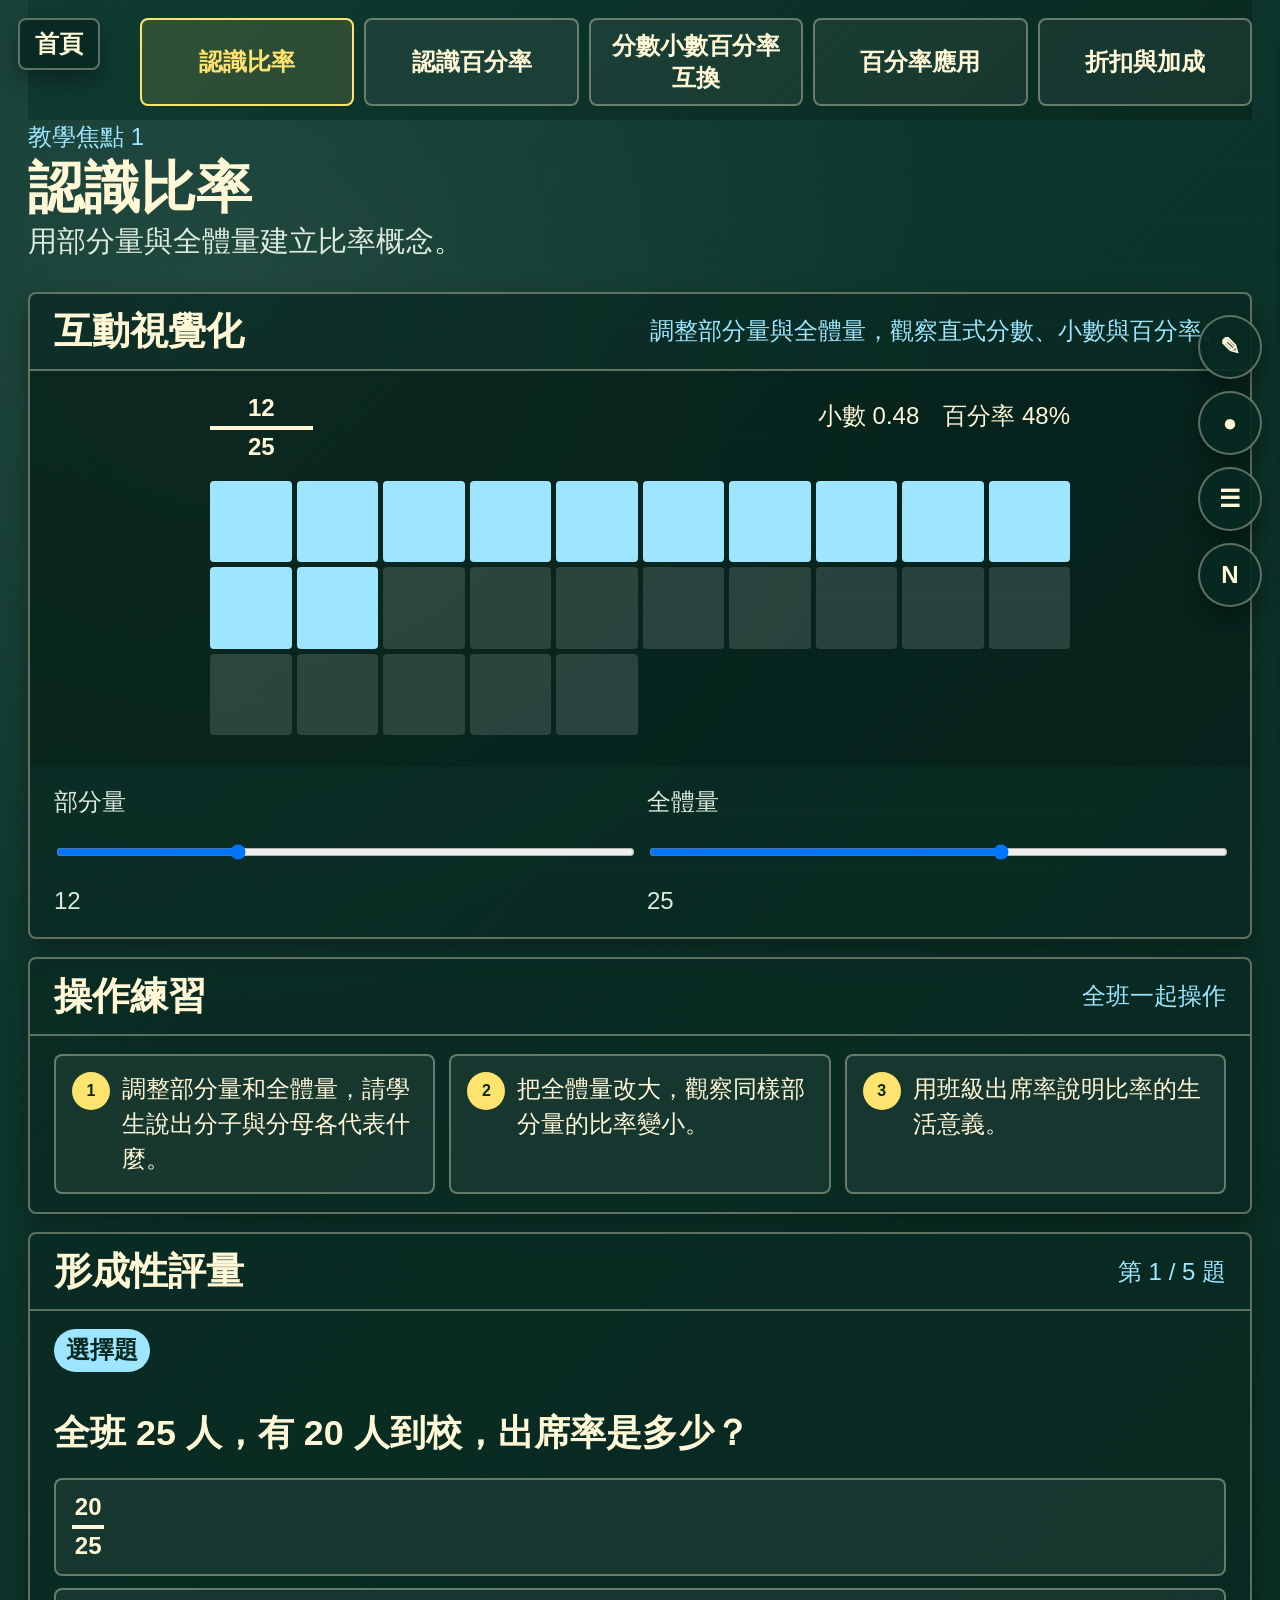
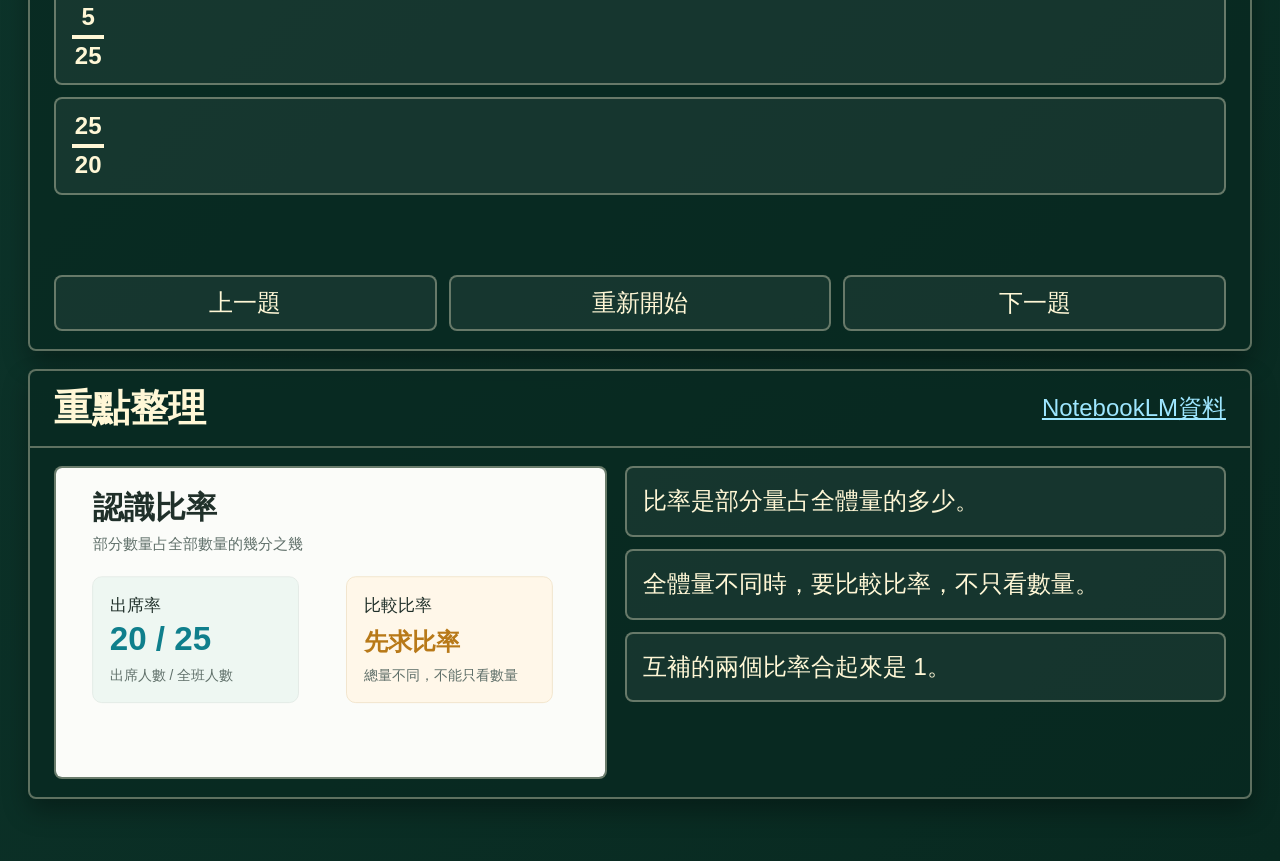
==== commit 2749e555: "Refocus CH8 dashboard for classroom touch screens" ====
--- a/114五下數學CH8駕駛艙/index.html
+++ b/114五下數學CH8駕駛艙/index.html
@@ -9,64 +9,30 @@
 </head>
 <body>
   <canvas id="drawLayer" aria-hidden="true"></canvas>
-  <div id="laserLayer" aria-hidden="true">
-    <span id="laserDot"></span>
-  </div>
+  <div id="laserLayer" aria-hidden="true"><span id="laserDot"></span></div>
   <div id="bigEffect" aria-live="polite"></div>
 
-  <a class="home-link" href="../國小數學/" aria-label="回到國小數學">國小數學</a>
-
-  <header class="hero" id="top">
-    <p class="eyebrow">國小數學 5 下 第 08 單元</p>
-    <h1>比率與百分率教學駕駛艙</h1>
-    <p>教學目標：從部分量占全體量出發，連結百分率、互換表示、生活應用、折扣與加成。</p>
-    <div class="hero-focus" aria-label="五大焦點">
-      <span>認識比率</span>
-      <span>認識百分率</span>
-      <span>互換表示</span>
-      <span>百分率應用</span>
-      <span>折扣與加成</span>
-    </div>
-    <a class="start-button" href="#lessonArea">快速開始</a>
-  </header>
+  <a class="home-link" href="../國小數學/" aria-label="回國小數學首頁">首頁</a>
 
   <nav class="focus-nav" aria-label="教學焦點">
     <button class="focus-btn active" data-focus="0">認識比率</button>
     <button class="focus-btn" data-focus="1">認識百分率</button>
-    <button class="focus-btn" data-focus="2">互換表示</button>
+    <button class="focus-btn" data-focus="2">分數小數百分率互換</button>
     <button class="focus-btn" data-focus="3">百分率應用</button>
     <button class="focus-btn" data-focus="4">折扣與加成</button>
   </nav>
 
-  <main id="lessonArea" class="dashboard">
+  <main class="dashboard">
     <section class="lesson-head">
-      <div>
-        <p id="focusLabel" class="eyebrow">教學焦點 1</p>
-        <h2 id="focusTitle">認識比率</h2>
-        <p id="focusGoal">理解部分數量占全部數量的幾分之幾就是比率。</p>
-      </div>
-      <div class="focus-meter" aria-label="單元進度">
-        <span id="focusCount">1 / 5</span>
-      </div>
-    </section>
-
-    <section class="panel concept-panel">
-      <div class="panel-title">
-        <h3>概念卡</h3>
-        <span id="lessonTag">概念建立</span>
-      </div>
-      <p id="teachingNote"></p>
-      <div id="lessonSteps" class="step-list"></div>
-      <div class="life-example">
-        <strong>生活例子</strong>
-        <p id="lifeExample"></p>
-      </div>
+      <p id="focusLabel" class="eyebrow">教學焦點 1</p>
+      <h1 id="focusTitle">認識比率</h1>
+      <p id="focusGoal">用部分量與全體量建立比率概念。</p>
     </section>
 
     <section class="panel visual-panel">
       <div class="panel-title">
-        <h3>互動視覺化</h3>
-        <span id="visualHint">調整數值，觀察部分量與全體量的關係。</span>
+        <h2>互動視覺化</h2>
+        <span id="visualHint">拖動或調整數值，連結圖像與算式</span>
       </div>
       <div id="visualStage" class="visual-stage"></div>
       <div id="visualControls" class="visual-controls"></div>
@@ -74,16 +40,16 @@
 
     <section class="panel practice-panel">
       <div class="panel-title">
-        <h3>操作練習</h3>
-        <span id="practiceCaption">跟著數值做一次</span>
+        <h2>操作練習</h2>
+        <span id="practiceCaption">全班一起操作</span>
       </div>
       <div id="practiceBody" class="practice-body"></div>
     </section>
 
     <section class="panel quiz-panel">
       <div class="panel-title">
-        <h3>形成性評量</h3>
-        <span id="quizStatus">第 1 / 4 題</span>
+        <h2>形成性評量</h2>
+        <span id="quizStatus">第 1 / 5 題</span>
       </div>
       <p id="quizType" class="quiz-type"></p>
       <p id="quizQuestion" class="quiz-question"></p>
@@ -91,133 +57,78 @@
       <div id="quizFeedback" class="quiz-feedback" aria-live="polite"></div>
       <div class="quiz-actions">
         <button id="prevQuiz" type="button">上一題</button>
+        <button id="resetQuiz" type="button">重新開始</button>
         <button id="nextQuiz" type="button">下一題</button>
       </div>
     </section>
 
     <section class="panel summary-panel">
       <div class="panel-title">
-        <h3>重點整理</h3>
-        <span id="summaryCaption">依教學焦點切換摘要頁</span>
+        <h2>重點整理</h2>
+        <a id="notebookDownload" href="notebooklm-export.md" target="_blank" rel="noreferrer">NotebookLM資料</a>
       </div>
-      <img id="summaryImage" src="assets/deck-page-01.svg" alt="比率關鍵摘要">
-      <div id="sectionSummary" class="section-summary"></div>
-    </section>
-
-    <section class="panel teacher-panel">
-      <div class="panel-title">
-        <h3>教師追問與迷思</h3>
-        <span>投影時可直接使用</span>
-      </div>
-      <div class="teacher-grid">
-        <article>
-          <h4>常見迷思</h4>
-          <ul id="misconceptions"></ul>
-        </article>
-        <article>
-          <h4>教師追問句</h4>
-          <ul id="teacherPrompts"></ul>
-        </article>
-      </div>
-    </section>
-
-    <section class="panel notebook-panel">
-      <div class="panel-title">
-        <h3>本節重點摘要</h3>
-        <span>NotebookLM 可直接使用</span>
-      </div>
-      <div class="notebook-grid">
-        <article>
-          <h4>教師講稿摘要</h4>
-          <p id="teacherScript"></p>
-        </article>
-        <article>
-          <h4>學生易錯點</h4>
-          <ul id="studentPitfalls"></ul>
-        </article>
-      </div>
-      <details class="source-block">
-        <summary>生成影片腳本用資料區</summary>
-        <pre id="videoScriptData"></pre>
-      </details>
-      <details class="source-block">
-        <summary>生成簡報用資料區</summary>
-        <pre id="slideData"></pre>
-      </details>
-    </section>
-
-    <section class="panel unit-summary-panel">
-      <div class="panel-title">
-        <h3>單元總結</h3>
-        <span>比率、百分率與生活應用的完整路徑</span>
-      </div>
-      <div class="summary-roadmap">
-        <span>部分量 / 全體量</span>
-        <span>百分率是 /100</span>
-        <span>分數小數百分率互換</span>
-        <span>整體量與部分量</span>
-        <span>折扣 off 幾成 加成</span>
+      <div class="summary-layout">
+        <img id="summaryImage" src="assets/deck-page-01.svg" alt="比率重點整理">
+        <div id="summaryBullets" class="summary-bullets"></div>
       </div>
     </section>
   </main>
 
-  <div class="floating-actions" aria-label="教學工具快捷鍵">
-    <button id="openPen" class="round-tool" aria-label="開啟畫筆">筆</button>
-    <button id="openLaser" class="round-tool" aria-label="開啟雷射筆">點</button>
-    <button id="openTools" class="round-tool" aria-label="開啟工具箱">工具</button>
+  <div class="floating-actions" aria-label="浮動工具">
+    <button id="openPen" class="round-tool" aria-label="畫筆工具">✎</button>
+    <button id="openLaser" class="round-tool" aria-label="雷射筆">●</button>
+    <button id="openTools" class="round-tool" aria-label="工具箱">☰</button>
+    <button id="openNotebook" class="round-tool" aria-label="NotebookLM輸出">N</button>
   </div>
 
-  <aside id="penDrawer" class="drawer compact-drawer" aria-label="畫筆工具">
+  <aside id="penDrawer" class="drawer pen-drawer" aria-label="畫筆工具">
     <div class="drawer-head">
-      <h3>畫筆</h3>
-      <button class="close-drawer" data-close="penDrawer" aria-label="收合畫筆面板">×</button>
+      <h2>畫筆</h2>
+      <button class="close-drawer" data-close="penDrawer" aria-label="關閉畫筆面板">×</button>
     </div>
     <div class="pen-row" aria-label="畫筆顏色">
-      <button class="pen-color" data-color="#111111" style="--swatch:#111111" aria-label="黑色畫筆"></button>
-      <button class="pen-color" data-color="#d62828" style="--swatch:#d62828" aria-label="紅色畫筆"></button>
-      <button class="pen-color" data-color="#1d4ed8" style="--swatch:#1d4ed8" aria-label="藍色畫筆"></button>
-      <button class="pen-color" data-color="#16803c" style="--swatch:#16803c" aria-label="綠色畫筆"></button>
-      <button class="pen-color" data-color="#f2c94c" style="--swatch:#f2c94c" aria-label="黃色畫筆"></button>
+      <button class="pen-color active" data-color="#ffffff" style="--swatch:#ffffff" aria-label="白色畫筆"></button>
+      <button class="pen-color" data-color="#ffe36f" style="--swatch:#ffe36f" aria-label="黃色畫筆"></button>
+      <button class="pen-color" data-color="#ff5b5b" style="--swatch:#ff5b5b" aria-label="紅色畫筆"></button>
+      <button class="pen-color" data-color="#9ee6ff" style="--swatch:#9ee6ff" aria-label="藍色畫筆"></button>
+      <button class="pen-color" data-color="#69d48f" style="--swatch:#69d48f" aria-label="綠色畫筆"></button>
     </div>
     <label class="control">畫筆粗細
-      <input id="penSize" type="range" min="2" max="24" value="7">
+      <input id="penSize" type="range" min="3" max="26" value="8">
     </label>
-    <div class="drawer-actions">
-      <button id="clearInk" type="button" aria-label="清除筆跡">清除筆跡</button>
-      <button id="closePenMode" type="button" aria-label="關閉畫筆">關閉畫筆</button>
-    </div>
+    <button id="clearInk" type="button">清除筆跡</button>
+    <button id="closePenMode" type="button">關閉畫筆</button>
   </aside>
 
-  <aside id="laserDrawer" class="drawer compact-drawer" aria-label="雷射筆工具">
+  <aside id="laserDrawer" class="drawer pen-drawer" aria-label="雷射筆工具">
     <div class="drawer-head">
-      <h3>雷射筆</h3>
-      <button class="close-drawer" data-close="laserDrawer" aria-label="收合雷射筆面板">×</button>
+      <h2>雷射筆</h2>
+      <button class="close-drawer" data-close="laserDrawer" aria-label="關閉雷射筆面板">×</button>
     </div>
     <label class="control">雷射點大小
-      <input id="laserSize" type="range" min="18" max="86" value="44">
+      <input id="laserSize" type="range" min="24" max="110" value="54">
     </label>
-    <div class="drawer-actions">
-      <button id="laserToggle" type="button" aria-label="開啟雷射筆">開啟雷射筆</button>
-    </div>
+    <button id="laserToggle" type="button">開啟雷射筆</button>
   </aside>
 
   <aside id="toolDrawer" class="drawer tool-drawer" aria-label="教師工具箱">
     <div class="drawer-head">
-      <h3>教師工具箱</h3>
-      <button class="close-drawer" data-close="toolDrawer" aria-label="收合工具箱">×</button>
+      <h2>工具箱</h2>
+      <button class="close-drawer" data-close="toolDrawer" aria-label="關閉工具箱">×</button>
     </div>
     <section>
-      <h4>抽籤</h4>
-      <div class="range-pair">
-        <label>起號<input id="rangeStart" type="number" min="1" value="1"></label>
-        <label>迄號<input id="rangeEnd" type="number" min="1" value="30"></label>
+      <h2>抽籤</h2>
+      <div class="range-row">
+        <label>從 <input id="rangeStart" type="number" value="1" min="1"></label>
+        <label>到 <input id="rangeEnd" type="number" value="30" min="1"></label>
+        <button id="buildNames" type="button">產生名單</button>
       </div>
-      <textarea id="namesInput" rows="5" aria-label="抽籤名單"></textarea>
-      <button id="drawName" type="button" aria-label="抽出一位學生">抽一位</button>
+      <textarea id="namesInput" rows="6" aria-label="抽籤名單"></textarea>
+      <button id="drawName" type="button">抽一位</button>
       <p id="drawResult" class="tool-result">等待抽籤</p>
     </section>
     <section>
-      <h4>計時器</h4>
+      <h2>計時器</h2>
       <div class="timer-row">
         <button type="button" data-sec="30">30秒</button>
         <button type="button" data-sec="60">1分</button>
@@ -225,15 +136,30 @@
         <button type="button" data-sec="300">5分</button>
       </div>
       <div id="timerDisplay" class="timer" aria-live="polite">00:00</div>
-      <div class="timer-controls">
-        <button id="timerToggle" type="button" aria-label="開始或暫停計時">開始</button>
-        <button id="timerReset" type="button" aria-label="重設計時器">歸零</button>
+      <button id="timerToggle" type="button">開始</button>
+      <button id="timerReset" type="button">歸零</button>
+      <div class="custom-time">
+        <label class="control">其他時間（分鐘）
+          <input id="customMinutes" type="number" min="1" max="60" value="10">
+        </label>
+        <button id="setCustomTime" type="button">設定</button>
       </div>
-      <label class="control">自訂分鐘
-        <input id="customMinutes" type="number" min="1" max="60" value="10">
-      </label>
-      <button id="setCustomTime" type="button" aria-label="設定自訂計時">設定</button>
     </section>
+  </aside>
+
+  <aside id="notebookDrawer" class="drawer notebook-drawer" aria-label="NotebookLM輸出專區">
+    <div class="drawer-head">
+      <h2>NotebookLM輸出專區</h2>
+      <button class="close-drawer" data-close="notebookDrawer" aria-label="關閉NotebookLM輸出">×</button>
+    </div>
+    <p class="drawer-note">iframe 會受 NotebookLM 與瀏覽器 CSP / 第三方登入限制阻擋，因此改用 markdown 檔與新分頁開啟。</p>
+    <button id="copyNotebook" type="button">複製本焦點資料</button>
+    <button id="openNotebookLM" type="button">開啟 NotebookLM</button>
+    <a class="drawer-link" href="notebooklm-export.md" target="_blank" rel="noreferrer">開啟 notebooklm-export.md</a>
+    <h3>影片生成資料</h3>
+    <pre id="videoScriptData"></pre>
+    <h3>簡報生成資料</h3>
+    <pre id="slideData"></pre>
   </aside>
 
   <script src="script.js"></script>
--- a/114五下數學CH8駕駛艙/style.css
+++ b/114五下數學CH8駕駛艙/style.css
@@ -1,5 +1,4 @@
 :root {
-  color-scheme: dark;
   --board: #103b31;
   --board-dark: #082920;
   --chalk: #fff7d6;
@@ -41,183 +40,109 @@
 button, textarea, input { font: inherit; }
 
 button {
+  min-height: 56px;
   border: 2px solid var(--line);
   color: var(--chalk);
   background: rgba(255,255,255,.06);
   border-radius: 8px;
-  padding: 10px 14px;
+  padding: 10px 16px;
   cursor: pointer;
   touch-action: manipulation;
-  transition: transform .18s ease, border-color .18s ease, color .18s ease, background .18s ease;
-}
-
-button:hover, button.active {
+  font-size: 24px;
+}
+
+button.active, button:active {
   border-color: var(--yellow);
   color: var(--yellow);
   background: rgba(255, 227, 111, .13);
 }
 
 input, textarea {
+  min-height: 52px;
+  border: 2px solid var(--line);
+  border-radius: 8px;
   color: var(--chalk);
-  background: rgba(0,0,0,.18);
-  border: 2px solid var(--line);
-  border-radius: 8px;
+  background: rgba(0,0,0,.22);
+  padding: 8px 10px;
+  font-size: 24px;
 }
 
 .home-link {
   position: fixed;
   left: 18px;
   top: 18px;
-  z-index: 42;
+  z-index: 22;
   display: inline-grid;
   place-items: center;
   min-width: 82px;
-  min-height: 48px;
+  min-height: 52px;
   border: 2px solid var(--line);
   border-radius: 8px;
   color: var(--chalk);
   background: rgba(8, 42, 34, .9);
   box-shadow: 0 10px 22px var(--shadow);
   text-decoration: none;
-  font-size: 20px;
+  font-size: 24px;
   font-weight: 700;
 }
 
-.home-link:hover {
-  border-color: var(--yellow);
-  color: var(--yellow);
-  background: rgba(255, 227, 111, .13);
-}
-
-.hero, .focus-nav, .dashboard {
+.focus-nav, .dashboard {
   width: min(1480px, calc(100vw - 56px));
   margin: 0 auto;
-}
-
-.hero {
-  padding: 14px 0 8px;
-}
-
-.eyebrow {
-  margin: 0 0 6px;
-  color: var(--blue);
-  font-size: 20px;
-  font-weight: 800;
-}
-
-h1, h2, h3, h4, p { margin-top: 0; letter-spacing: 0; }
-h1 { margin-bottom: 4px; font-size: clamp(34px, 4.4vw, 60px); line-height: 1.02; }
-h2 { margin-bottom: 8px; font-size: clamp(30px, 3.6vw, 48px); line-height: 1.05; }
-h3 { margin-bottom: 0; font-size: clamp(24px, 2.6vw, 34px); }
-h4 { margin-bottom: 10px; font-size: clamp(20px, 2vw, 26px); color: var(--yellow); }
-
-.hero p {
-  max-width: 1180px;
-  margin-bottom: 12px;
-  color: var(--muted);
-  font-size: clamp(20px, 2.1vw, 28px);
-  line-height: 1.35;
-}
-
-.hero-focus {
-  display: flex;
-  flex-wrap: wrap;
-  gap: 10px;
-  margin: 12px 0;
-}
-
-.hero-focus span,
-.start-button {
-  min-height: 42px;
-  display: inline-flex;
-  align-items: center;
-  padding: 8px 12px;
-  border: 2px solid var(--line);
-  border-radius: 8px;
-  color: var(--chalk);
-  background: rgba(255,255,255,.06);
-  text-decoration: none;
-}
-
-.start-button {
-  border-color: var(--yellow);
-  color: var(--yellow);
 }
 
 .focus-nav {
   position: sticky;
   top: 0;
-  z-index: 30;
+  z-index: 20;
   display: grid;
   grid-template-columns: repeat(5, minmax(0, 1fr));
   gap: 10px;
-  padding: 6px 0 14px;
+  padding: 18px 0 14px 112px;
+  background: linear-gradient(135deg, rgba(16,59,49,.98), rgba(8,41,32,.98));
 }
 
 .focus-btn {
-  min-height: 48px;
-  text-align: center;
-  font-size: clamp(18px, 1.8vw, 25px);
-}
-
-.focus-btn.active {
-  border-color: var(--yellow);
-  color: var(--yellow);
-  background: rgba(255, 227, 111, .13);
-}
-
-.dashboard {
-  padding-bottom: 56px;
-}
+  min-height: 64px;
+  font-size: clamp(24px, 1.9vw, 30px);
+  font-weight: 700;
+}
+
+.dashboard { padding-bottom: 44px; }
 
 .lesson-head {
-  display: flex;
-  justify-content: space-between;
-  gap: 18px;
-  align-items: center;
-  margin-bottom: 14px;
-}
+  margin-bottom: 12px;
+}
+
+.eyebrow {
+  margin: 0 0 4px;
+  color: var(--blue);
+  font-size: 24px;
+}
+
+h1, h2, h3, p { margin-top: 0; letter-spacing: 0; }
+h1 { margin-bottom: 4px; font-size: clamp(42px, 4.4vw, 64px); line-height: 1.02; }
+h2 { margin-bottom: 0; font-size: clamp(32px, 3vw, 44px); }
+h3 { margin-bottom: 10px; color: var(--yellow); font-size: 30px; }
+p, li, span, label, a, pre { font-size: 24px; line-height: 1.45; }
 
 .lesson-head #focusGoal {
   max-width: 1280px;
-  margin-bottom: 0;
   color: var(--muted);
-  font-size: clamp(20px, 2.1vw, 28px);
-  line-height: 1.35;
-}
-
-.focus-meter {
-  flex: 0 0 auto;
-  display: grid;
-  place-items: center;
-  width: 86px;
-  height: 86px;
-  border: 2px solid var(--line);
-  border-radius: 999px;
-  color: var(--yellow);
-  background: rgba(0,0,0,.18);
-  font-size: 21px;
-  font-weight: 900;
+  font-size: clamp(26px, 2.3vw, 34px);
 }
 
 .panel {
   border: 2px solid var(--line);
   border-radius: 8px;
   overflow: hidden;
-  margin-bottom: 20px;
+  margin-bottom: 18px;
   box-shadow: 0 12px 26px var(--shadow);
   background: var(--panel);
-  animation: fadeIn .28s ease both;
-  transition: transform .18s ease, box-shadow .18s ease;
-}
-
-.panel:hover {
-  transform: translateY(-1px);
-  box-shadow: 0 16px 34px var(--shadow);
 }
 
 .panel-title {
-  min-height: 56px;
+  min-height: 64px;
   display: flex;
   justify-content: space-between;
   gap: 14px;
@@ -226,243 +151,158 @@
   border-bottom: 2px solid var(--line);
 }
 
-.panel-title span {
+.panel-title span, .panel-title a {
   color: var(--blue);
-  font-size: clamp(18px, 1.7vw, 24px);
-  text-align: right;
-}
-
-.concept-panel > p,
-.step-list,
-.life-example,
-.practice-body,
-.teacher-grid,
-.notebook-grid,
-.source-block,
-.summary-roadmap,
-.visual-stage,
-.visual-controls,
-.quiz-type,
-.quiz-question,
-.quiz-answer-area,
-.quiz-feedback,
-.quiz-actions,
-.section-summary,
-.summary-panel img {
-  margin-left: 24px;
-  margin-right: 24px;
-}
-
-.concept-panel > p,
-.step-list,
-.life-example,
-.practice-body,
-.teacher-grid,
-.notebook-grid,
-.source-block,
-.summary-roadmap,
-.section-summary {
-  margin-top: 18px;
-  margin-bottom: 18px;
-}
-
-.concept-panel p,
-.notebook-panel p,
-.mini-note {
+  font-size: 24px;
+}
+
+.visual-stage {
+  min-height: 330px;
+  display: grid;
+  place-items: center;
+  padding: 20px 28px;
+  background: rgba(0,0,0,.18);
+}
+
+.visual-controls, .practice-body, .quiz-type, .quiz-question, .quiz-answer-area, .quiz-feedback, .quiz-actions, .summary-layout {
+  margin: 18px 24px;
+}
+
+.visual-controls {
+  display: grid;
+  grid-template-columns: repeat(auto-fit, minmax(230px, 1fr));
+  gap: 14px;
+}
+
+.control {
+  display: grid;
+  gap: 8px;
   color: var(--muted);
-  line-height: 1.65;
-}
-
-.step-list,
-.practice-body,
-.section-summary {
-  display: grid;
+}
+
+input[type="range"] { width: 100%; min-height: 44px; }
+
+.visual-card {
+  width: min(100%, 860px);
+}
+
+.visual-topline {
+  display: flex;
+  justify-content: space-between;
+  gap: 20px;
+  align-items: center;
+  margin-bottom: 16px;
+}
+
+.visual-topline h3, .price-card h3 {
+  color: var(--yellow);
+  font-size: clamp(48px, 7vw, 88px);
+}
+
+.large-fraction .fraction {
+  font-size: clamp(44px, 6vw, 76px);
+}
+
+.fraction {
+  display: inline-grid;
+  grid-template-rows: auto 4px auto;
+  justify-items: center;
+  align-items: center;
+  min-width: 1.35em;
+  vertical-align: middle;
+  font-weight: 800;
+}
+
+.fraction .bar {
+  width: 100%;
+  height: 4px;
+  background: currentColor;
+}
+
+.tile-grid {
+  display: grid;
+  grid-template-columns: repeat(var(--cols), 1fr);
+  gap: 5px;
+  margin: 12px 0;
+}
+
+.tile {
+  aspect-ratio: 1;
+  border-radius: 4px;
+  background: rgba(255,255,255,.14);
+}
+
+.tile.on { background: var(--blue); }
+.hundred .tile { min-width: 0; }
+
+.bar-track {
+  height: 42px;
+  border: 2px solid var(--line);
+  border-radius: 8px;
+  overflow: hidden;
+  background: rgba(255,255,255,.1);
+}
+
+.bar-track span {
+  display: block;
+  height: 100%;
+  background: var(--blue);
+}
+
+.convert-card {
+  display: grid;
+  grid-template-columns: repeat(3, 1fr);
+  gap: 14px;
+}
+
+.convert-card > div, .practice-body article, .summary-bullets p, .drop-target {
+  border: 2px solid var(--line);
+  border-radius: 8px;
+  padding: 16px;
+  background: rgba(255,255,255,.06);
+}
+
+.convert-card b {
+  display: block;
+  color: var(--yellow);
+  font-size: 38px;
+}
+
+.convert-card label, .convert-card button, .convert-card p {
+  grid-column: 1 / -1;
+}
+
+.segmented {
+  display: flex;
+  flex-wrap: wrap;
   gap: 10px;
 }
 
-.step-list span,
-.practice-step,
-.section-summary span {
+.practice-body {
+  display: grid;
+  grid-template-columns: repeat(3, 1fr);
+  gap: 14px;
+}
+
+.practice-body article {
   display: grid;
   grid-template-columns: auto 1fr;
-  gap: 10px;
-  align-items: start;
-  padding: 12px 14px;
-  border-left: 4px solid var(--yellow);
-  border-radius: 8px;
-  background: rgba(255,255,255,.06);
-}
-
-.practice-step strong {
+  gap: 12px;
+}
+
+.practice-body strong {
   display: grid;
   place-items: center;
-  width: 30px;
-  height: 30px;
+  width: 38px;
+  height: 38px;
   border-radius: 999px;
   color: var(--board-dark);
   background: var(--yellow);
 }
 
-.life-example,
-.source-block {
-  padding: 14px;
-  border: 2px solid var(--line);
-  border-radius: 8px;
-  background: rgba(0,0,0,.16);
-}
-
-.life-example strong,
-.source-block summary {
-  color: var(--yellow);
-  font-weight: 900;
-}
-
-.visual-stage {
-  min-height: 330px;
-  display: grid;
-  place-items: center;
-  padding: 16px;
-  border: 2px solid var(--line);
-  border-radius: 8px;
-  background: rgba(0,0,0,.18);
-  overflow: hidden;
-}
-
-.visual-controls {
-  display: grid;
-  grid-template-columns: repeat(auto-fit, minmax(180px, 1fr));
-  gap: 12px;
-  margin-top: 14px;
-  margin-bottom: 18px;
-}
-
-.visual-card {
-  width: min(100%, 660px);
-}
-
-.visual-topline {
-  display: flex;
-  justify-content: space-between;
-  gap: 12px;
-  align-items: baseline;
-  margin-bottom: 12px;
-}
-
-.big-number {
-  margin: 0;
-  color: var(--yellow);
-  font-size: clamp(34px, 6vw, 68px);
-  line-height: 1.05;
-  font-weight: 900;
-}
-
-.tile-grid {
-  display: grid;
-  grid-template-columns: repeat(var(--cols), 1fr);
-  gap: 4px;
-  margin: 12px 0;
-}
-
-.tile {
-  aspect-ratio: 1;
-  border-radius: 3px;
-  background: rgba(255,255,255,.16);
-}
-
-.tile.on { background: var(--blue); }
-.tile.warn { background: var(--yellow); }
-.tile.discount { background: var(--red); }
-
-.bar {
-  height: 34px;
-  overflow: hidden;
-  border: 2px solid var(--line);
-  border-radius: 8px;
-  background: rgba(255,255,255,.11);
-}
-
-.bar-fill {
-  height: 100%;
-  width: var(--w);
-  background: var(--blue);
-}
-
-.compare-row,
-.formula-row,
-.money-row,
-.notebook-grid,
-.teacher-grid,
-.drop-grid {
-  display: grid;
-  grid-template-columns: repeat(3, 1fr);
-  gap: 12px;
-}
-
-.teacher-grid,
-.notebook-grid,
-.drop-grid {
-  grid-template-columns: repeat(2, 1fr);
-}
-
-.compare-card,
-.teacher-grid article,
-.notebook-grid article,
-.drop-target {
-  min-height: 88px;
-  padding: 14px;
-  border: 2px solid var(--line);
-  border-radius: 8px;
-  background: rgba(255,255,255,.06);
-}
-
-.compare-card strong {
-  display: block;
-  margin-bottom: 6px;
-  color: var(--blue);
-}
-
-.compare-card b {
-  color: var(--yellow);
-  font-size: clamp(24px, 3vw, 34px);
-}
-
-.control {
-  display: grid;
-  gap: 6px;
-  color: var(--muted);
-  font-size: clamp(17px, 1.5vw, 21px);
-}
-
-input[type="range"] { width: 100%; }
-
-.segmented {
-  display: flex;
-  gap: 8px;
-  flex-wrap: wrap;
-}
-
-.segmented button.active,
-.visual-controls button.active {
-  color: var(--yellow);
-  border-color: var(--yellow);
-}
-
-.conversion-practice {
-  display: grid;
-  gap: 12px;
-}
-
-.conversion-practice input,
-.fill-row input {
-  min-height: 48px;
-  padding: 8px 10px;
-}
-
 .quiz-type {
   display: inline-block;
-  margin-top: 18px;
-  margin-bottom: 8px;
-  padding: 4px 10px;
+  padding: 4px 12px;
   border-radius: 999px;
   color: var(--board-dark);
   background: var(--blue);
@@ -470,161 +310,141 @@
 }
 
 .quiz-question {
-  margin-top: 0;
-  margin-bottom: 14px;
-  font-size: clamp(20px, 2vw, 28px);
+  font-size: clamp(28px, 2.8vw, 42px);
   font-weight: 900;
-  line-height: 1.5;
 }
 
 .quiz-answer-area {
   display: grid;
-  gap: 10px;
+  gap: 12px;
 }
 
 .quiz-answer-area button {
-  min-height: 50px;
   text-align: left;
 }
 
-.quiz-answer-area button.correct,
-.drag-card.correct {
+.quiz-answer-area button.correct, .drag-card.correct {
+  border-color: var(--green);
   color: var(--board-dark);
-  border-color: var(--green);
   background: var(--green);
-}
-
-.quiz-answer-area button.wrong,
-.drag-card.wrong {
+  animation: matchPop .32s ease;
+}
+
+.quiz-answer-area button.wrong, .drag-card.wrong {
+  border-color: var(--red);
   color: white;
-  border-color: var(--red);
-  background: rgba(255, 91, 91, .35);
+  background: rgba(255,91,91,.32);
+  animation: bounceBack .34s ease;
 }
 
 .fill-row {
   display: flex;
-  gap: 10px;
-}
-
-.fill-row input {
-  min-width: 0;
-  flex: 1;
-}
+  gap: 12px;
+}
+
+.fill-row input { flex: 1; min-width: 0; }
 
 .quiz-feedback {
   min-height: 44px;
-  margin-top: 12px;
   color: var(--muted);
   font-weight: 800;
-  line-height: 1.55;
 }
 
 .quiz-feedback.good { color: var(--green); }
 .quiz-feedback.retry { color: var(--red); }
 
 .quiz-actions {
+  display: grid;
+  grid-template-columns: repeat(3, 1fr);
+  gap: 12px;
+}
+
+.drag-board { display: grid; gap: 16px; }
+
+.drag-bank {
   display: flex;
-  justify-content: space-between;
-  gap: 10px;
-  margin-top: 12px;
-  margin-bottom: 18px;
-}
-
-.drag-zone {
-  display: grid;
-  gap: 14px;
-}
-
-.drag-items {
+  flex-wrap: wrap;
+  gap: 12px;
+  min-height: 72px;
+}
+
+.drag-card {
+  touch-action: none;
+  user-select: none;
+}
+
+.drag-card.dragging {
+  position: fixed;
+  z-index: 80;
+  pointer-events: none;
+  border-color: var(--yellow);
+  color: var(--yellow);
+  box-shadow: 0 16px 30px var(--shadow);
+}
+
+.drop-grid {
+  display: grid;
+  grid-template-columns: repeat(2, 1fr);
+  gap: 12px;
+}
+
+.drop-target {
+  min-height: 130px;
+}
+
+.drop-target.over {
+  border-color: var(--yellow);
+  background: rgba(255,227,111,.13);
+}
+
+.drop-target.pulse { animation: matchPop .36s ease; }
+
+.drop-slot {
   display: flex;
   flex-wrap: wrap;
   gap: 10px;
-}
-
-.drag-card.selected {
-  border-color: var(--yellow);
-  color: var(--yellow);
-}
-
-.drop-target strong {
-  display: block;
-  margin-bottom: 8px;
-  color: var(--blue);
-}
-
-.drop-slot {
-  min-height: 56px;
-  display: grid;
-  gap: 8px;
-}
-
-.summary-panel img {
-  display: block;
-  width: calc(100% - 48px);
-  max-width: 100%;
-  margin-top: 18px;
+  min-height: 64px;
+  margin-top: 10px;
+}
+
+.summary-layout {
+  display: grid;
+  grid-template-columns: minmax(280px, .92fr) 1fr;
+  gap: 18px;
+  align-items: start;
+}
+
+.summary-layout img {
+  width: 100%;
   border: 2px solid var(--line);
   border-radius: 8px;
   background: rgba(255,255,255,.08);
 }
 
-.teacher-grid ul,
-.notebook-grid ul {
-  margin: 0;
-  padding-left: 1.2em;
-  color: var(--muted);
-  line-height: 1.7;
-}
-
-.source-block pre {
-  white-space: pre-wrap;
-  overflow-wrap: anywhere;
-  word-break: break-word;
-  margin: 12px 0 0;
-  color: var(--muted);
-  font: inherit;
-  line-height: 1.6;
-}
-
-.summary-roadmap {
-  grid-template-columns: repeat(5, 1fr);
-}
-
-.summary-roadmap span {
-  display: grid;
-  place-items: center;
-  min-height: 74px;
-  padding: 10px;
-  border: 2px solid var(--line);
-  border-radius: 8px;
-  color: var(--yellow);
-  text-align: center;
-  background: rgba(255,255,255,.06);
-}
+.summary-bullets {
+  display: grid;
+  gap: 12px;
+}
+
+.summary-bullets p { margin: 0; }
 
 .floating-actions {
   position: fixed;
   z-index: 42;
   right: 18px;
-  top: 38%;
+  top: 35%;
   display: grid;
   gap: 12px;
 }
 
 .round-tool {
-  width: 62px;
-  height: 62px;
+  width: 64px;
+  height: 64px;
+  padding: 0;
   border-radius: 999px;
-  padding: 0;
-  background: rgba(8, 42, 34, .92);
+  background: rgba(8,42,34,.92);
   box-shadow: 0 12px 24px var(--shadow);
   font-weight: 900;
-}
-
-.round-tool.active {
-  border-color: var(--red);
-  color: var(--red);
-  background: rgba(255, 91, 91, .18);
 }
 
 .drawer {
@@ -632,20 +452,20 @@
   z-index: 41;
   right: 92px;
   top: 20px;
-  width: min(420px, calc(100vw - 126px));
+  width: min(430px, calc(100vw - 128px));
   max-height: calc(100vh - 40px);
   overflow: auto;
   padding: 16px;
   border: 2px solid var(--line);
   border-radius: 8px;
-  background: rgba(8, 42, 34, .96);
+  background: rgba(8,42,34,.97);
   box-shadow: 0 18px 38px var(--shadow);
-  transform: translateX(calc(100% + 126px));
+  transform: translateX(calc(100% + 128px));
   transition: transform .25s ease;
 }
 
-.compact-drawer { width: min(330px, calc(100vw - 126px)); }
 .drawer.open { transform: translateX(0); }
+.notebook-drawer { width: min(760px, calc(100vw - 128px)); }
 
 .drawer-head {
   display: flex;
@@ -656,8 +476,8 @@
 }
 
 .close-drawer {
-  width: 42px;
-  height: 42px;
+  width: 48px;
+  height: 48px;
   padding: 0;
 }
 
@@ -675,48 +495,31 @@
 }
 
 .pen-color {
-  height: 42px;
+  height: 46px;
   padding: 0;
   background: var(--swatch);
 }
 
 .pen-color.active {
   border-color: var(--yellow);
-  box-shadow: 0 0 0 3px rgba(255, 227, 111, .18);
-}
-
-.drawer-actions,
-.timer-controls,
-.timer-row,
-.range-pair {
-  display: grid;
-  gap: 8px;
-}
-
-.drawer-actions,
-.timer-controls,
-.range-pair {
-  grid-template-columns: 1fr 1fr;
+}
+
+.range-row, .timer-row, .custom-time {
+  display: grid;
+  grid-template-columns: repeat(3, 1fr);
+  gap: 10px;
 }
 
 .timer-row { grid-template-columns: repeat(2, 1fr); }
 
-.range-pair input,
-.drawer textarea,
-.drawer input[type="number"] {
+.drawer textarea {
   width: 100%;
-  min-height: 38px;
-  padding: 6px 8px;
-}
-
-.drawer textarea {
   resize: vertical;
   margin: 10px 0;
 }
 
 .tool-result {
   min-height: 32px;
-  margin: 10px 0 0;
   color: var(--blue);
   font-weight: 900;
 }
@@ -724,9 +527,25 @@
 .timer {
   margin: 12px 0;
   text-align: center;
-  font-size: clamp(42px, 8vw, 70px);
+  color: var(--yellow);
+  font-size: 64px;
   font-weight: 900;
-  color: var(--yellow);
+}
+
+.drawer-link {
+  display: block;
+  margin: 10px 0;
+  color: var(--blue);
+}
+
+.drawer-note {
+  color: var(--muted);
+}
+
+pre {
+  white-space: pre-wrap;
+  overflow-wrap: anywhere;
+  color: var(--muted);
 }
 
 #drawLayer {
@@ -739,7 +558,7 @@
   touch-action: none;
 }
 
-body.pen-active #drawLayer {
+body.drawing #drawLayer {
   pointer-events: auto;
   cursor: crosshair;
 }
@@ -751,8 +570,7 @@
   pointer-events: none;
 }
 
-#laserDot,
-.laser-trail {
+#laserDot, .laser-trail {
   position: fixed;
   border-radius: 999px;
   transform: translate(-50%, -50%);
@@ -760,121 +578,98 @@
 }
 
 #laserDot {
-  width: var(--laser-size, 44px);
-  height: var(--laser-size, 44px);
+  width: var(--laser-size, 54px);
+  height: var(--laser-size, 54px);
   opacity: 0;
-  background: rgba(255, 38, 38, .55);
+  background: rgba(255,38,38,.55);
   border: 3px solid rgba(255,255,255,.9);
-  box-shadow: 0 0 22px rgba(255, 38, 38, .85);
-}
-
-body.laser-active #laserDot { opacity: 1; }
+  box-shadow: 0 0 24px rgba(255,38,38,.9);
+}
+
+body.laser #laserDot { opacity: 1; }
 
 .laser-trail {
-  width: var(--trail-size, 44px);
-  height: var(--trail-size, 44px);
-  background: rgba(255, 38, 38, .26);
-  box-shadow: 0 0 18px rgba(255, 38, 38, .55);
+  width: var(--trail-size, 54px);
+  height: var(--trail-size, 54px);
+  background: rgba(255,38,38,.24);
+  box-shadow: 0 0 18px rgba(255,38,38,.55);
   animation: laserFade .62s ease-out forwards;
 }
+
+#bigEffect {
+  position: fixed;
+  z-index: 90;
+  left: 50%;
+  top: 50%;
+  transform: translate(-50%, -50%);
+  opacity: 0;
+  pointer-events: none;
+  padding: 18px 26px;
+  border: 2px solid var(--line);
+  border-radius: 8px;
+  color: var(--yellow);
+  background: rgba(0,0,0,.72);
+  font-size: 72px;
+  font-weight: 900;
+}
+
+#bigEffect.show { animation: popEffect .9s ease forwards; }
 
 @keyframes laserFade {
   from { opacity: .9; transform: translate(-50%, -50%) scale(1); }
   to { opacity: 0; transform: translate(-50%, -50%) scale(.35); }
 }
 
-#bigEffect {
-  position: fixed;
-  z-index: 50;
-  left: 50%;
-  top: 50%;
-  transform: translate(-50%, -50%) scale(.8);
-  color: var(--chalk);
-  background: rgba(0,0,0,.72);
-  border: 2px solid var(--line);
-  border-radius: 8px;
-  padding: 16px 22px;
-  opacity: 0;
-  pointer-events: none;
-  font-size: clamp(42px, 8vw, 86px);
-  font-weight: 900;
-}
-
-#bigEffect.show { animation: popEffect .9s ease forwards; }
+@keyframes matchPop {
+  0% { transform: scale(.98); }
+  50% { transform: scale(1.04); }
+  100% { transform: scale(1); }
+}
+
+@keyframes bounceBack {
+  0%, 100% { transform: translateX(0); }
+  25% { transform: translateX(-8px); }
+  75% { transform: translateX(8px); }
+}
 
 @keyframes popEffect {
   0% { opacity: 0; transform: translate(-50%, -50%) scale(.8); }
   18% { opacity: 1; transform: translate(-50%, -50%) scale(1); }
-  100% { opacity: 0; transform: translate(-50%, -55%) scale(1.06); }
-}
-
-@keyframes fadeIn {
-  from { opacity: 0; transform: translateY(8px); }
-  to { opacity: 1; transform: translateY(0); }
+  100% { opacity: 0; transform: translate(-50%, -55%) scale(1.08); }
 }
 
 @media (max-width: 920px) {
-  .home-link { position: absolute; }
   .focus-nav {
     display: flex;
     overflow-x: auto;
-    max-width: calc(100vw - 20px);
+    padding-left: 108px;
   }
-  .focus-btn { flex: 0 0 150px; }
-  .compare-row,
-  .formula-row,
-  .money-row,
-  .teacher-grid,
-  .notebook-grid,
-  .summary-roadmap {
-    grid-template-columns: 1fr;
-  }
+  .focus-btn { flex: 0 0 230px; }
+  .practice-body, .summary-layout, .convert-card { grid-template-columns: 1fr; }
 }
 
 @media (max-width: 640px) {
-  .hero, .focus-nav, .dashboard { width: calc(100vw - 20px); }
-  .lesson-head { align-items: flex-start; }
-  .focus-meter { width: 66px; height: 66px; font-size: 17px; }
-  .panel-title { display: block; }
-  .panel-title span { display: block; margin-top: 4px; text-align: left; }
-  .concept-panel > p,
-  .step-list,
-  .life-example,
-  .practice-body,
-  .teacher-grid,
-  .notebook-grid,
-  .source-block,
-  .summary-roadmap,
-  .visual-stage,
-  .visual-controls,
-  .quiz-type,
-  .quiz-question,
-  .quiz-answer-area,
-  .quiz-feedback,
-  .quiz-actions,
-  .section-summary,
-  .summary-panel img {
-    margin-left: 12px;
-    margin-right: 12px;
-  }
-  .fill-row { display: grid; }
-  .drop-grid { grid-template-columns: 1fr; }
+  p, li, span, label, a, pre, button, input, textarea { font-size: 20px; }
+  .focus-nav, .dashboard { width: calc(100vw - 20px); }
+  .focus-nav { padding-left: 0; padding-top: 82px; }
+  .home-link { position: absolute; }
+  .visual-stage { padding: 14px; }
+  .drop-grid, .quiz-actions, .range-row, .custom-time { grid-template-columns: 1fr; }
   .floating-actions {
+    top: auto;
     right: 10px;
-    top: auto;
     bottom: 10px;
     grid-auto-flow: column;
   }
   .round-tool { width: 56px; height: 56px; }
-  .drawer {
+  .drawer, .notebook-drawer {
     right: 10px;
     left: 10px;
     top: auto;
-    bottom: 80px;
+    bottom: 84px;
     width: auto;
-    max-height: 66vh;
+    max-height: 68vh;
     transform: translateY(calc(100% + 110px));
   }
-  .compact-drawer { width: auto; }
   .drawer.open { transform: translateY(0); }
 }
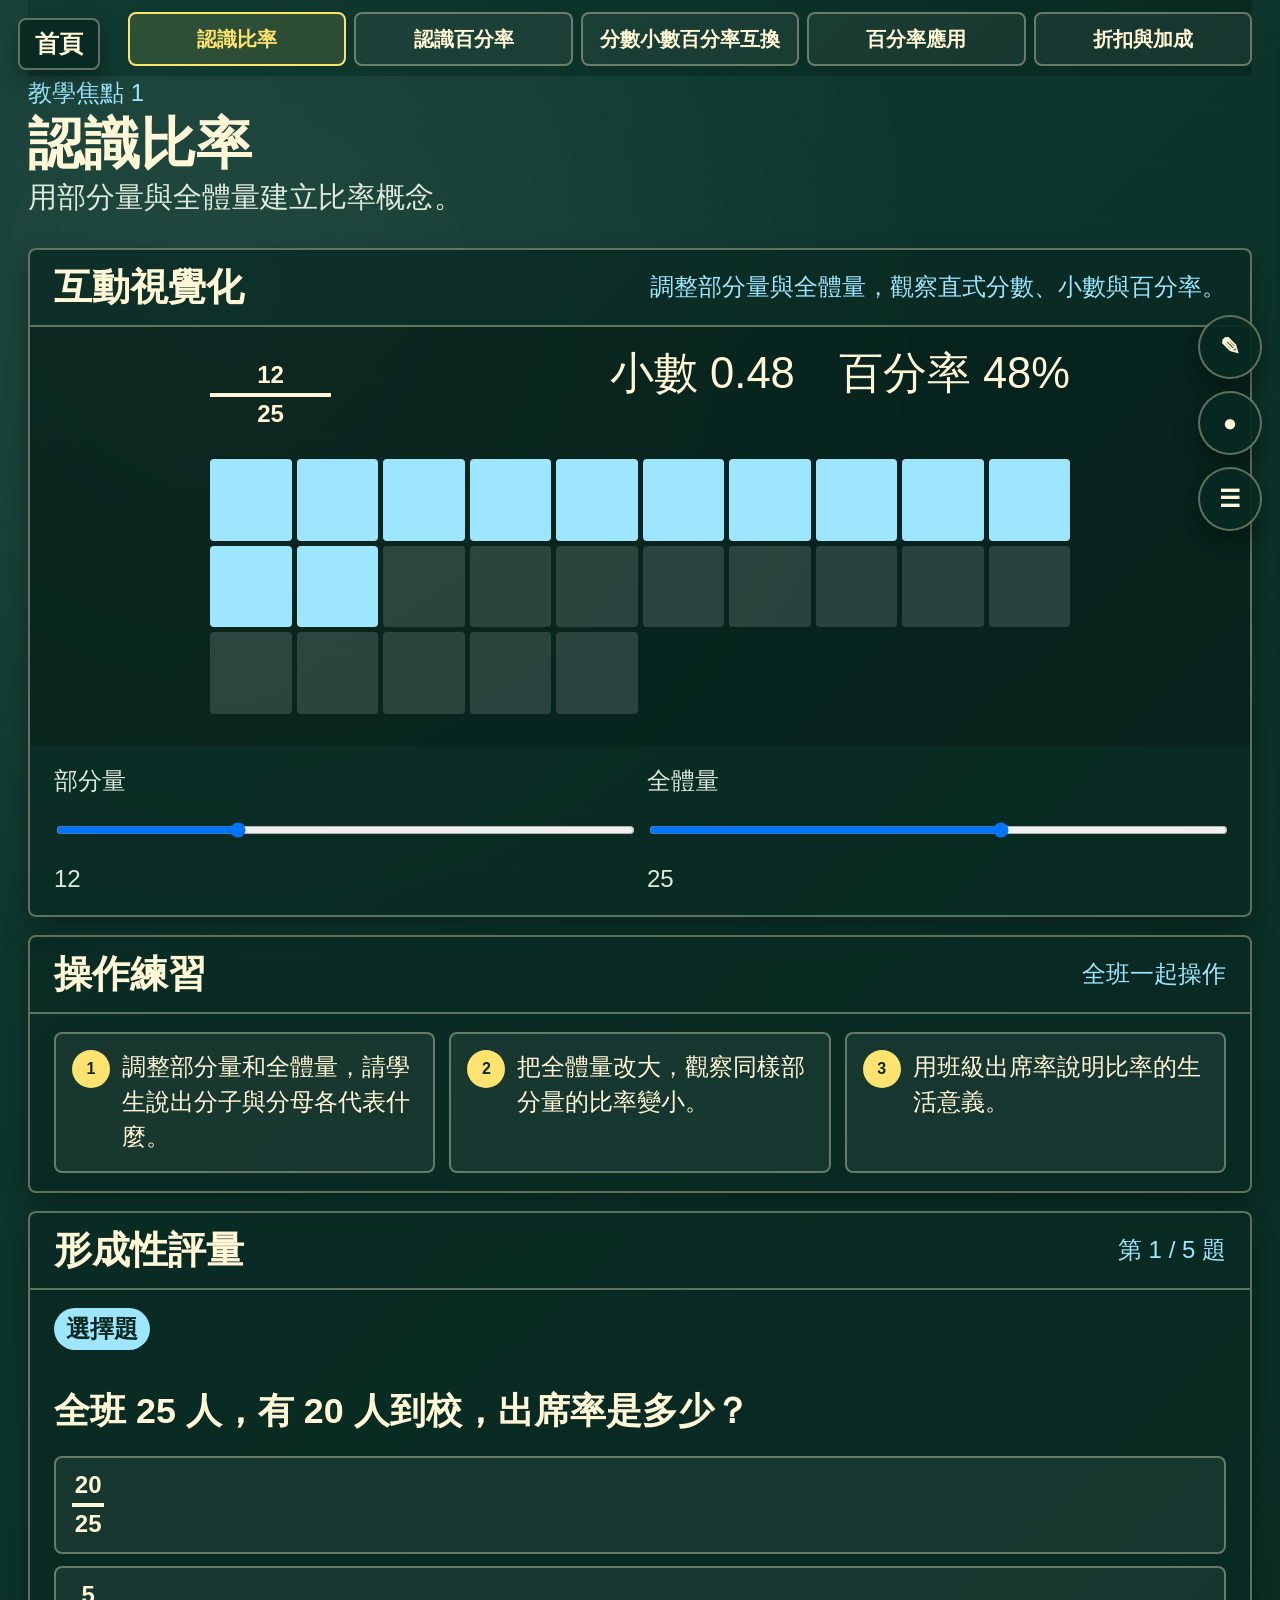
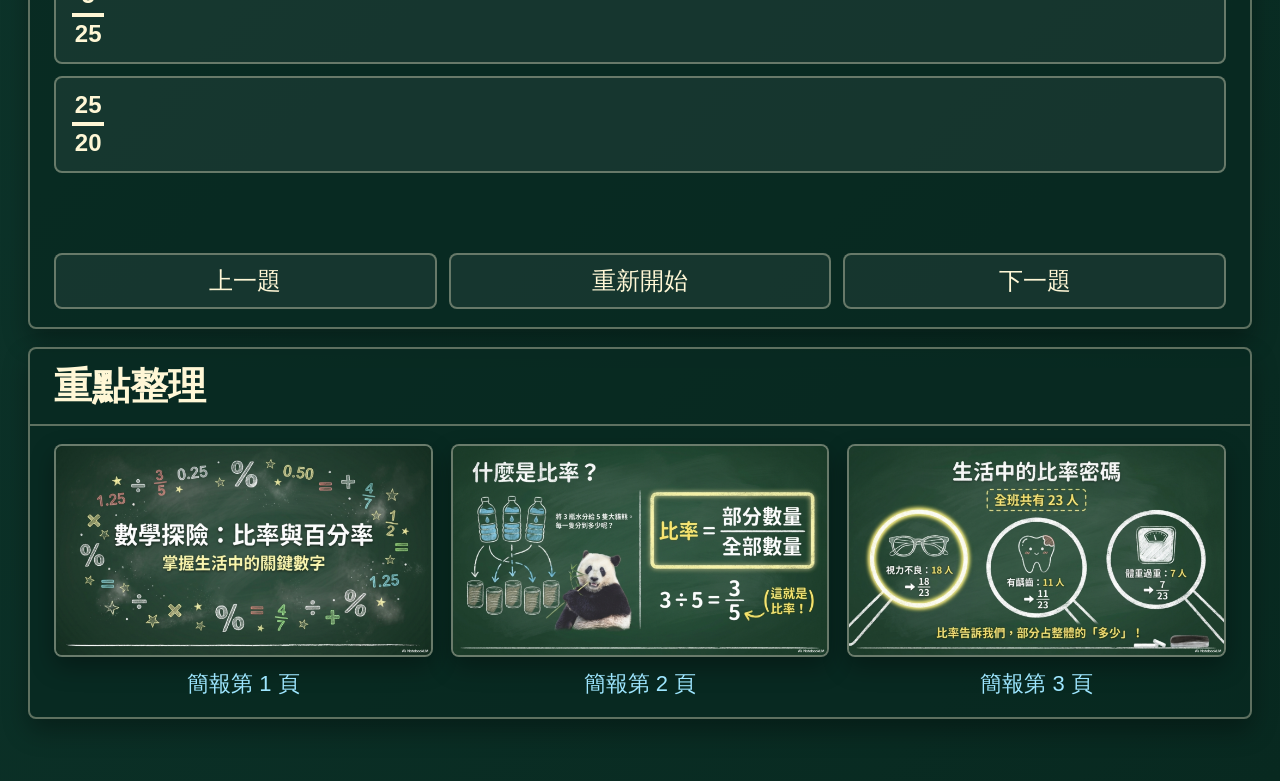
==== commit 8a7ab095: "Embed CH8 NotebookLM deck images" ====
--- a/114五下數學CH8駕駛艙/index.html
+++ b/114五下數學CH8駕駛艙/index.html
@@ -65,12 +65,8 @@
     <section class="panel summary-panel">
       <div class="panel-title">
         <h2>重點整理</h2>
-        <a id="notebookDownload" href="notebooklm-export.md" target="_blank" rel="noreferrer">NotebookLM資料</a>
       </div>
-      <div class="summary-layout">
-        <img id="summaryImage" src="assets/deck-page-01.svg" alt="比率重點整理">
-        <div id="summaryBullets" class="summary-bullets"></div>
-      </div>
+      <div id="summaryDeck" class="summary-deck"></div>
     </section>
   </main>
 
@@ -78,7 +74,6 @@
     <button id="openPen" class="round-tool" aria-label="畫筆工具">✎</button>
     <button id="openLaser" class="round-tool" aria-label="雷射筆">●</button>
     <button id="openTools" class="round-tool" aria-label="工具箱">☰</button>
-    <button id="openNotebook" class="round-tool" aria-label="NotebookLM輸出">N</button>
   </div>
 
   <aside id="penDrawer" class="drawer pen-drawer" aria-label="畫筆工具">
@@ -146,22 +141,6 @@
       </div>
     </section>
   </aside>
-
-  <aside id="notebookDrawer" class="drawer notebook-drawer" aria-label="NotebookLM輸出專區">
-    <div class="drawer-head">
-      <h2>NotebookLM輸出專區</h2>
-      <button class="close-drawer" data-close="notebookDrawer" aria-label="關閉NotebookLM輸出">×</button>
-    </div>
-    <p class="drawer-note">iframe 會受 NotebookLM 與瀏覽器 CSP / 第三方登入限制阻擋，因此改用 markdown 檔與新分頁開啟。</p>
-    <button id="copyNotebook" type="button">複製本焦點資料</button>
-    <button id="openNotebookLM" type="button">開啟 NotebookLM</button>
-    <a class="drawer-link" href="notebooklm-export.md" target="_blank" rel="noreferrer">開啟 notebooklm-export.md</a>
-    <h3>影片生成資料</h3>
-    <pre id="videoScriptData"></pre>
-    <h3>簡報生成資料</h3>
-    <pre id="slideData"></pre>
-  </aside>
-
   <script src="script.js"></script>
 </body>
 </html>
--- a/114五下數學CH8駕駛艙/style.css
+++ b/114五下數學CH8駕駛艙/style.css
@@ -97,14 +97,14 @@
   z-index: 20;
   display: grid;
   grid-template-columns: repeat(5, minmax(0, 1fr));
-  gap: 10px;
-  padding: 18px 0 14px 112px;
+  gap: 8px;
+  padding: 12px 0 10px 100px;
   background: linear-gradient(135deg, rgba(16,59,49,.98), rgba(8,41,32,.98));
 }
 
 .focus-btn {
-  min-height: 64px;
-  font-size: clamp(24px, 1.9vw, 30px);
+  min-height: 54px;
+  font-size: clamp(20px, 1.45vw, 25px);
   font-weight: 700;
 }
 
@@ -164,7 +164,7 @@
   background: rgba(0,0,0,.18);
 }
 
-.visual-controls, .practice-body, .quiz-type, .quiz-question, .quiz-answer-area, .quiz-feedback, .quiz-actions, .summary-layout {
+.visual-controls, .practice-body, .quiz-type, .quiz-question, .quiz-answer-area, .quiz-feedback, .quiz-actions {
   margin: 18px 24px;
 }
 
@@ -196,11 +196,16 @@
 
 .visual-topline h3, .price-card h3 {
   color: var(--yellow);
-  font-size: clamp(48px, 7vw, 88px);
+  font-size: clamp(56px, 7.6vw, 104px);
 }
 
 .large-fraction .fraction {
-  font-size: clamp(44px, 6vw, 76px);
+  font-size: clamp(58px, 7vw, 96px);
+}
+
+.visual-topline p {
+  font-size: clamp(34px, 3.4vw, 54px);
+  line-height: 1.2;
 }
 
 .fraction {
@@ -251,11 +256,11 @@
 
 .convert-card {
   display: grid;
-  grid-template-columns: repeat(3, 1fr);
+  grid-template-columns: repeat(2, 1fr);
   gap: 14px;
 }
 
-.convert-card > div, .practice-body article, .summary-bullets p, .drop-target {
+.convert-card > div, .practice-body article, .drop-target {
   border: 2px solid var(--line);
   border-radius: 8px;
   padding: 16px;
@@ -266,6 +271,33 @@
   display: block;
   color: var(--yellow);
   font-size: 38px;
+}
+
+.visual-examples {
+  grid-column: 1 / -1;
+  display: grid;
+  grid-template-columns: repeat(auto-fit, minmax(260px, 1fr));
+  gap: 12px;
+  margin-top: 18px;
+}
+
+.visual-examples article {
+  border: 2px solid var(--line);
+  border-radius: 8px;
+  padding: 16px;
+  background: rgba(158, 230, 255, .08);
+}
+
+.visual-examples strong {
+  display: block;
+  margin-bottom: 8px;
+  color: var(--yellow);
+  font-size: clamp(28px, 2.7vw, 40px);
+}
+
+.visual-examples span {
+  color: var(--muted);
+  font-size: clamp(28px, 2.4vw, 36px);
 }
 
 .convert-card label, .convert-card button, .convert-card p {
@@ -389,7 +421,8 @@
 }
 
 .drop-target {
-  min-height: 130px;
+  min-height: 150px;
+  font-size: clamp(28px, 2.5vw, 40px);
 }
 
 .drop-target.over {
@@ -407,26 +440,35 @@
   margin-top: 10px;
 }
 
-.summary-layout {
-  display: grid;
-  grid-template-columns: minmax(280px, .92fr) 1fr;
+.drag-card {
+  font-size: clamp(28px, 2.4vw, 40px);
+}
+
+.summary-deck {
+  display: grid;
+  grid-template-columns: repeat(auto-fit, minmax(320px, 1fr));
   gap: 18px;
-  align-items: start;
-}
-
-.summary-layout img {
+  margin: 18px 24px;
+}
+
+.summary-slide {
+  margin: 0;
+}
+
+.summary-slide img {
   width: 100%;
   border: 2px solid var(--line);
   border-radius: 8px;
   background: rgba(255,255,255,.08);
-}
-
-.summary-bullets {
-  display: grid;
-  gap: 12px;
-}
-
-.summary-bullets p { margin: 0; }
+  box-shadow: 0 10px 24px var(--shadow);
+}
+
+.summary-slide figcaption {
+  margin-top: 8px;
+  color: var(--blue);
+  font-size: 22px;
+  text-align: center;
+}
 
 .floating-actions {
   position: fixed;
@@ -644,8 +686,8 @@
     overflow-x: auto;
     padding-left: 108px;
   }
-  .focus-btn { flex: 0 0 230px; }
-  .practice-body, .summary-layout, .convert-card { grid-template-columns: 1fr; }
+  .focus-btn { flex: 0 0 190px; }
+  .practice-body, .summary-deck, .convert-card { grid-template-columns: 1fr; }
 }
 
 @media (max-width: 640px) {
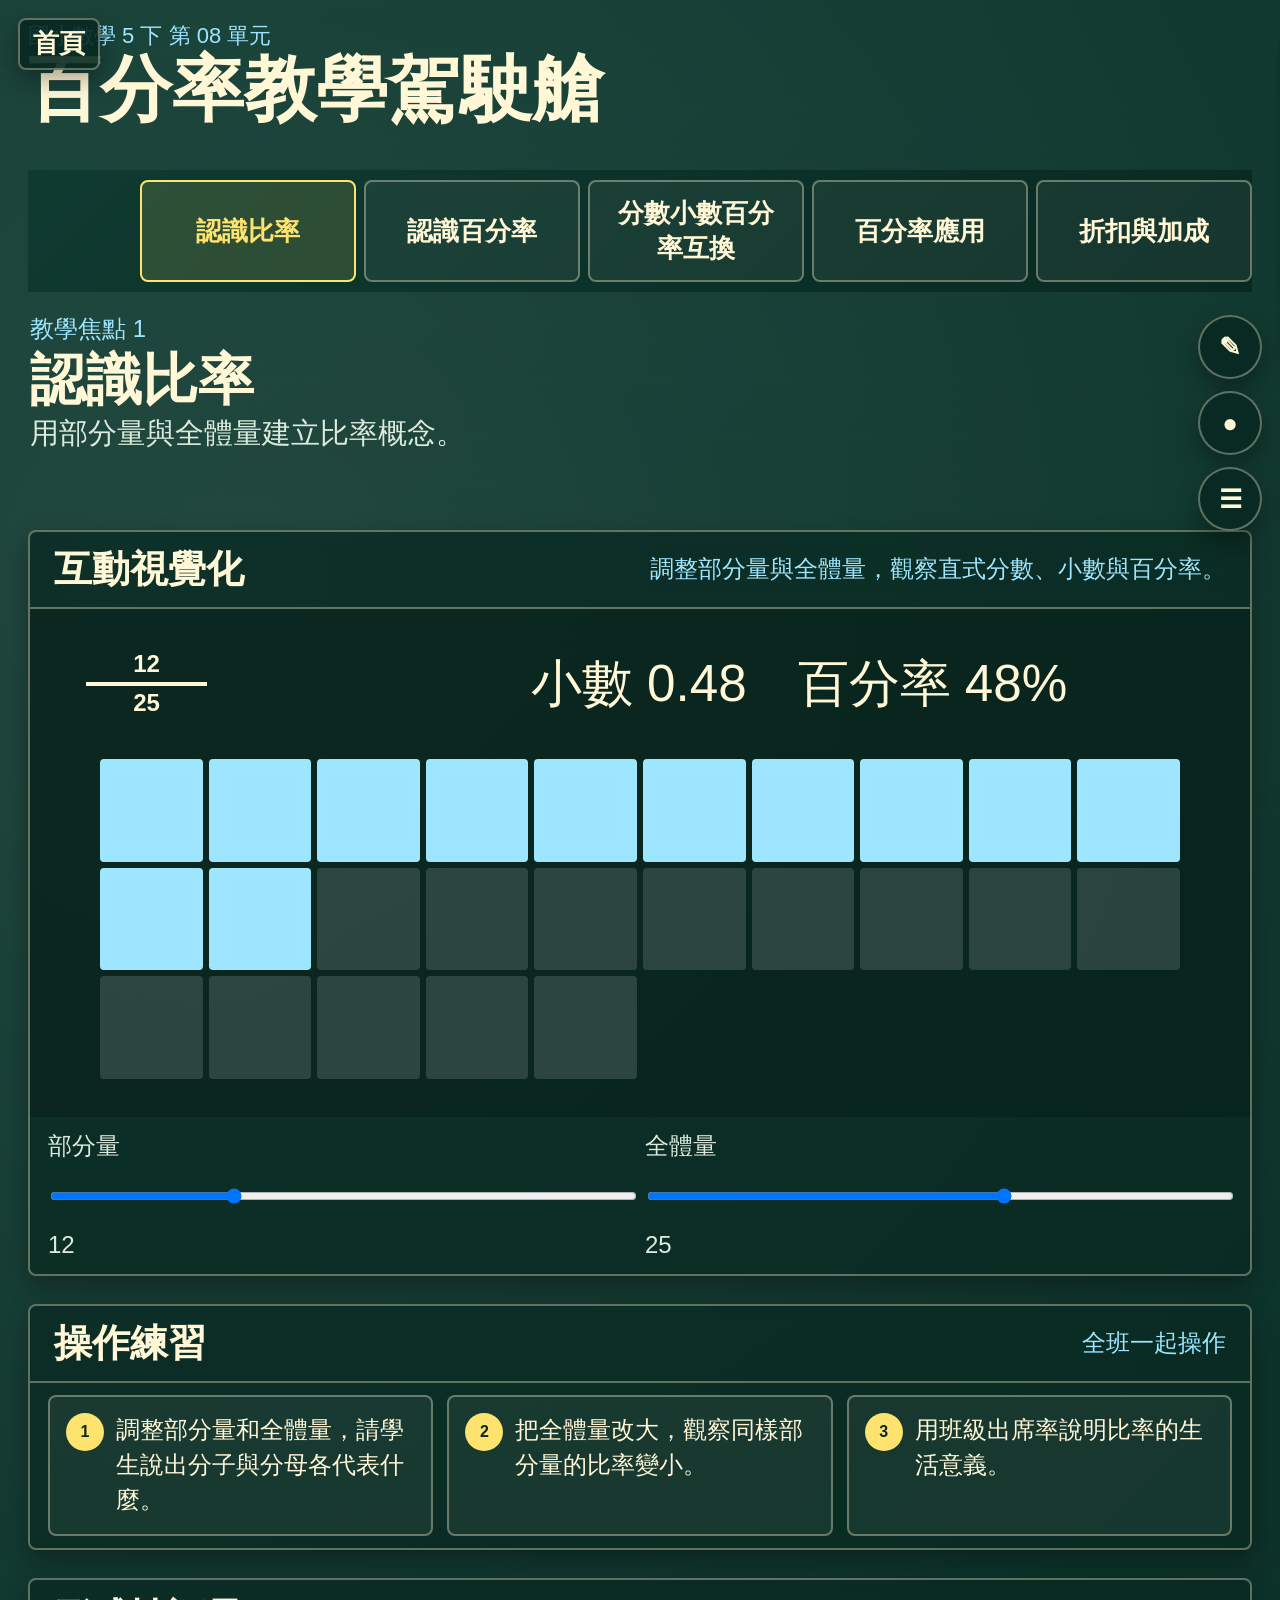
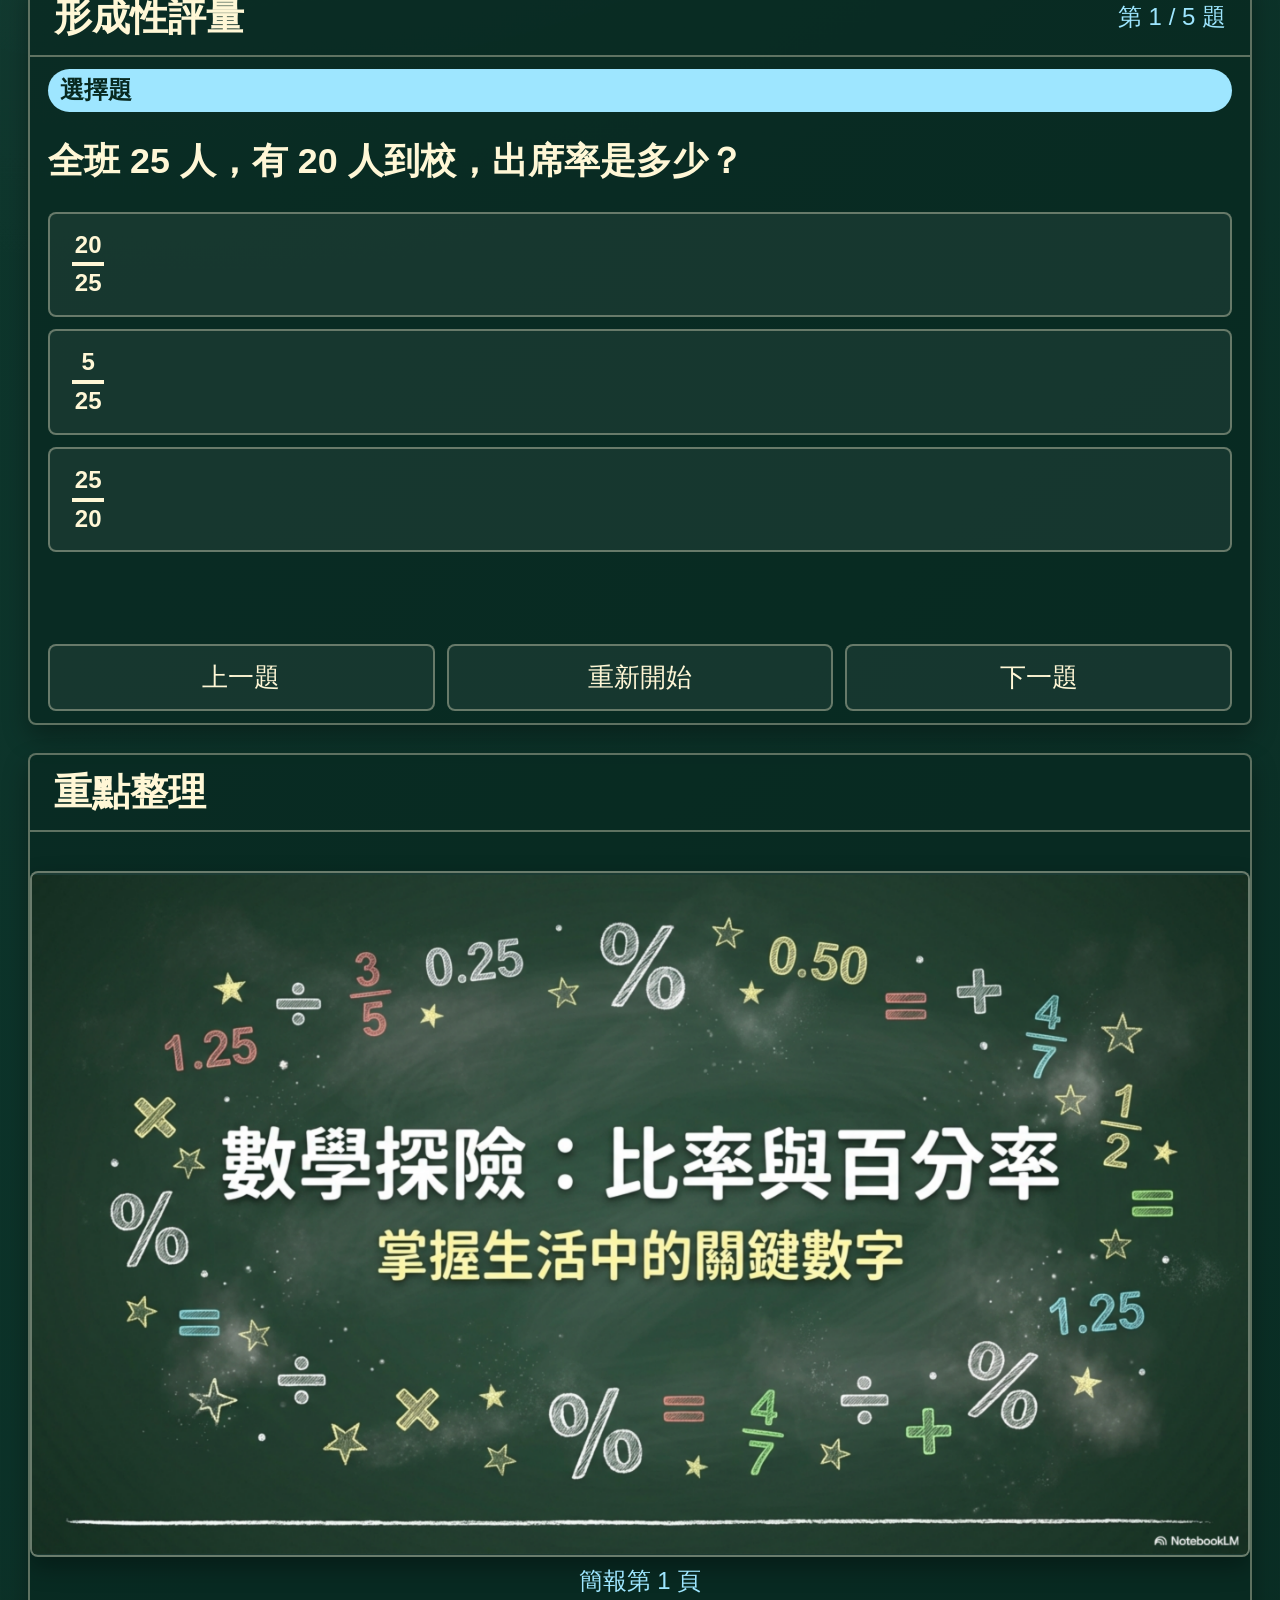
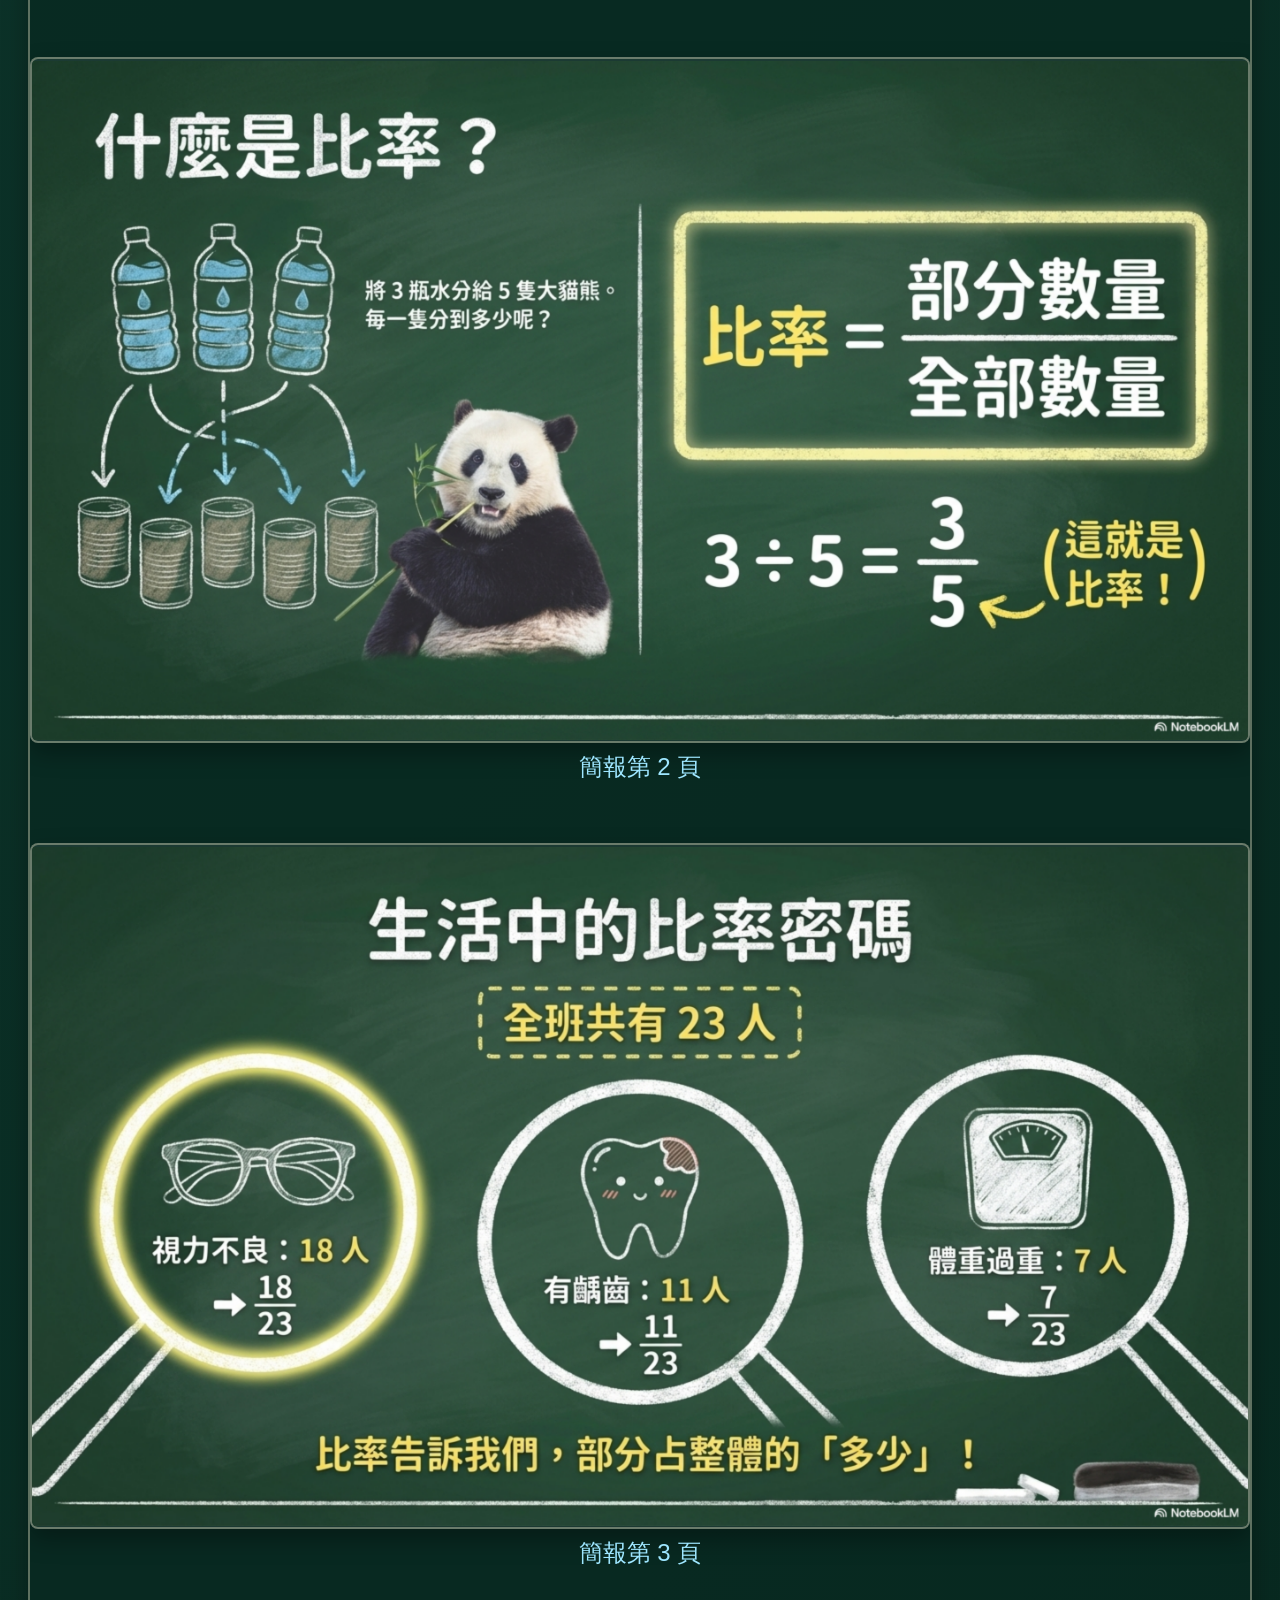
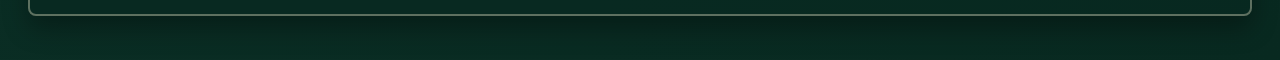
==== commit 3f26a054: "Publish unit 8 dashboard and improve unit 7 tools" ====
--- a/114五下數學CH8駕駛艙/index.html
+++ b/114五下數學CH8駕駛艙/index.html
@@ -7,12 +7,17 @@
   <link rel="icon" href="data:,">
   <link rel="stylesheet" href="style.css">
 </head>
-<body>
+<body class="page-shell">
   <canvas id="drawLayer" aria-hidden="true"></canvas>
   <div id="laserLayer" aria-hidden="true"><span id="laserDot"></span></div>
   <div id="bigEffect" aria-live="polite"></div>
 
   <a class="home-link" href="../國小數學/" aria-label="回國小數學首頁">首頁</a>
+
+  <header class="hero" id="top">
+    <p class="eyebrow">國小數學 5 下 第 08 單元</p>
+    <h1>百分率教學駕駛艙</h1>
+  </header>
 
   <nav class="focus-nav" aria-label="教學焦點">
     <button class="focus-btn active" data-focus="0">認識比率</button>
@@ -22,14 +27,14 @@
     <button class="focus-btn" data-focus="4">折扣與加成</button>
   </nav>
 
-  <main class="dashboard">
-    <section class="lesson-head">
+  <main class="dashboard lesson-stage">
+    <section class="lesson-head focus-panel">
       <p id="focusLabel" class="eyebrow">教學焦點 1</p>
       <h1 id="focusTitle">認識比率</h1>
       <p id="focusGoal">用部分量與全體量建立比率概念。</p>
     </section>
 
-    <section class="panel visual-panel">
+    <section class="panel visual-panel focus-panel interactive-area">
       <div class="panel-title">
         <h2>互動視覺化</h2>
         <span id="visualHint">拖動或調整數值，連結圖像與算式</span>
@@ -38,7 +43,7 @@
       <div id="visualControls" class="visual-controls"></div>
     </section>
 
-    <section class="panel practice-panel">
+    <section class="panel practice-panel focus-panel practice-area">
       <div class="panel-title">
         <h2>操作練習</h2>
         <span id="practiceCaption">全班一起操作</span>
@@ -46,7 +51,7 @@
       <div id="practiceBody" class="practice-body"></div>
     </section>
 
-    <section class="panel quiz-panel">
+    <section class="panel quiz-panel focus-panel quiz-area">
       <div class="panel-title">
         <h2>形成性評量</h2>
         <span id="quizStatus">第 1 / 5 題</span>
@@ -62,7 +67,7 @@
       </div>
     </section>
 
-    <section class="panel summary-panel">
+    <section class="panel summary-panel focus-panel summary-area">
       <div class="panel-title">
         <h2>重點整理</h2>
       </div>
--- a/114五下數學CH8駕駛艙/style.css
+++ b/114五下數學CH8駕駛艙/style.css
@@ -10,14 +10,26 @@
   --line: rgba(255, 247, 214, .35);
   --panel: rgba(8, 42, 34, .76);
   --shadow: rgba(0, 0, 0, .32);
-}
-
-* { box-sizing: border-box; }
+  --activity-h: 832px;
+  --practice-h: 310px;
+  --summary-h: calc(100vh - 132px);
+}
+
+* { box-sizing: border-box; min-width: 0; }
+
+html, body {
+  width: 100%;
+  min-height: 100%;
+  overflow-x: hidden;
+  background-color: #062b23;
+}
+
 html { scroll-behavior: smooth; }
 
 body {
   margin: 0;
   min-height: 100vh;
+  overflow-x: hidden;
   color: var(--chalk);
   font-family: "Microsoft JhengHei", "Noto Sans TC", Arial, sans-serif;
   background:
@@ -45,10 +57,10 @@
   color: var(--chalk);
   background: rgba(255,255,255,.06);
   border-radius: 8px;
-  padding: 10px 16px;
+  padding: 14px 22px;
   cursor: pointer;
   touch-action: manipulation;
-  font-size: 24px;
+  font-size: 26px;
 }
 
 button.active, button:active {
@@ -65,6 +77,10 @@
   background: rgba(0,0,0,.22);
   padding: 8px 10px;
   font-size: 24px;
+}
+
+img, video, canvas, iframe {
+  max-width: 100%;
 }
 
 .home-link {
@@ -82,36 +98,66 @@
   background: rgba(8, 42, 34, .9);
   box-shadow: 0 10px 22px var(--shadow);
   text-decoration: none;
-  font-size: 24px;
+  font-size: 26px;
   font-weight: 700;
 }
 
 .focus-nav, .dashboard {
-  width: min(1480px, calc(100vw - 56px));
+  width: calc(100vw - 56px);
   margin: 0 auto;
 }
 
+.hero {
+  min-height: 170px;
+  padding: 20px 28px 14px;
+}
+
+.hero .eyebrow {
+  margin-bottom: 2px;
+  font-size: clamp(22px, 1.7vw, 30px);
+}
+
+.hero h1 {
+  max-width: 1280px;
+  font-size: clamp(62px, 5.6vw, 92px);
+  line-height: .98;
+}
+
 .focus-nav {
-  position: sticky;
-  top: 0;
+  position: relative;
   z-index: 20;
   display: grid;
   grid-template-columns: repeat(5, minmax(0, 1fr));
   gap: 8px;
-  padding: 12px 0 10px 100px;
+  padding: 10px 0 10px 112px;
   background: linear-gradient(135deg, rgba(16,59,49,.98), rgba(8,41,32,.98));
 }
 
 .focus-btn {
-  min-height: 54px;
-  font-size: clamp(20px, 1.45vw, 25px);
+  min-height: 60px;
+  font-size: clamp(26px, 1.55vw, 30px);
   font-weight: 700;
 }
 
-.dashboard { padding-bottom: 44px; }
+.dashboard {
+  overflow: visible;
+  padding: 20px 0 44px;
+  display: grid;
+  grid-template-columns: 1fr;
+  grid-template-areas:
+    "head"
+    "visual"
+    "practice"
+    "quiz"
+    "summary";
+  align-content: start;
+  gap: 28px;
+}
 
 .lesson-head {
-  margin-bottom: 12px;
+  grid-area: head;
+  display: block;
+  padding: 0 2px 18px;
 }
 
 .eyebrow {
@@ -133,16 +179,46 @@
 }
 
 .panel {
+  width: 100%;
+  max-width: 100%;
+  height: auto;
+  aspect-ratio: auto;
+  min-width: 0;
+  min-height: auto;
   border: 2px solid var(--line);
   border-radius: 8px;
-  overflow: hidden;
-  margin-bottom: 18px;
+  overflow: visible;
+  margin-bottom: 0;
   box-shadow: 0 12px 26px var(--shadow);
   background: var(--panel);
+  justify-self: stretch;
+}
+
+.visual-panel,
+.practice-panel,
+.quiz-panel,
+.summary-panel {
+  min-height: 0;
+  display: grid;
+}
+
+.visual-panel { grid-area: visual; grid-template-rows: auto auto auto; }
+.practice-panel { grid-area: practice; grid-template-rows: auto minmax(0, 1fr); }
+.quiz-panel { grid-area: quiz; grid-template-rows: auto auto auto minmax(0, 1fr) auto auto; }
+.summary-panel { grid-area: summary; grid-template-rows: auto minmax(0, 1fr); }
+.practice-panel {
+  aspect-ratio: auto;
+}
+
+.summary-panel {
+  width: 100%;
+  height: auto;
+  aspect-ratio: auto;
+  overflow: visible;
 }
 
 .panel-title {
-  min-height: 64px;
+  min-height: 68px;
   display: flex;
   justify-content: space-between;
   gap: 14px;
@@ -157,41 +233,105 @@
 }
 
 .visual-stage {
-  min-height: 330px;
+  min-height: 640px;
+  height: auto;
+  overflow: visible;
   display: grid;
   place-items: center;
-  padding: 20px 28px;
+  padding: 38px 56px;
   background: rgba(0,0,0,.18);
 }
 
 .visual-controls, .practice-body, .quiz-type, .quiz-question, .quiz-answer-area, .quiz-feedback, .quiz-actions {
-  margin: 18px 24px;
+  margin: 12px 18px;
 }
 
 .visual-controls {
   display: grid;
-  grid-template-columns: repeat(auto-fit, minmax(230px, 1fr));
-  gap: 14px;
+  grid-template-columns: repeat(auto-fit, minmax(190px, 1fr));
+  gap: 10px;
+  flex-shrink: 0;
+  align-items: end;
 }
 
 .control {
+  position: relative;
   display: grid;
   gap: 8px;
   color: var(--muted);
 }
 
+.control.unknown-control {
+  filter: grayscale(1);
+  opacity: .58;
+}
+
+.control.unknown-control::after {
+  content: "?";
+  position: absolute;
+  inset: 0;
+  display: grid;
+  place-items: center;
+  color: var(--red);
+  font-size: clamp(48px, 4.8vw, 78px);
+  font-weight: 900;
+  text-shadow: 0 0 12px rgba(0,0,0,.65);
+  pointer-events: none;
+}
+
 input[type="range"] { width: 100%; min-height: 44px; }
 
+.lesson-stage,
+.focus-panel,
+.activity-layout,
+.card,
+.interactive-area,
+.practice-area,
+.quiz-area,
+.summary-area,
+.visual-panel,
+.practice-panel,
+.quiz-panel,
+.summary-panel,
+.visual-stage,
+.practice-body,
+.quiz-answer-area,
+.summary-deck {
+  min-width: 0;
+  min-height: 0;
+}
+
 .visual-card {
-  width: min(100%, 860px);
+  width: 100%;
+  max-width: 1420px;
+}
+
+.percent-card,
+.ratio-card {
+  display: grid;
+  grid-template-columns: 1fr;
+  gap: 34px;
+  align-items: center;
+  justify-items: center;
+  width: 100%;
 }
 
 .visual-topline {
-  display: flex;
-  justify-content: space-between;
-  gap: 20px;
+  width: 100%;
+  display: grid;
+  gap: 18px;
   align-items: center;
-  margin-bottom: 16px;
+  margin-bottom: 4px;
+}
+
+.ratio-card .visual-topline {
+  grid-template-columns: minmax(180px, .38fr) minmax(0, 1fr);
+}
+
+.percent-card .visual-topline {
+  grid-template-columns: repeat(3, minmax(0, auto));
+  justify-content: center;
+  gap: 48px;
 }
 
 .visual-topline h3, .price-card h3 {
@@ -199,13 +339,35 @@
   font-size: clamp(56px, 7.6vw, 104px);
 }
 
+.price-card h3 {
+  font-size: clamp(38px, 5vw, 70px);
+}
+
+.price-card .saving {
+  color: var(--red);
+  font-size: clamp(48px, 6vw, 92px);
+  font-weight: 900;
+  line-height: 1.08;
+}
+
+.price-card .markup {
+  color: var(--yellow);
+  font-size: clamp(40px, 5vw, 76px);
+  font-weight: 900;
+  line-height: 1.08;
+}
+
 .large-fraction .fraction {
   font-size: clamp(58px, 7vw, 96px);
 }
 
 .visual-topline p {
-  font-size: clamp(34px, 3.4vw, 54px);
+  margin-bottom: 0;
+  color: var(--chalk);
+  font-size: clamp(42px, 4vw, 74px);
   line-height: 1.2;
+  white-space: normal;
+  text-align: center;
 }
 
 .fraction {
@@ -225,10 +387,11 @@
 }
 
 .tile-grid {
+  width: min(100%, 1080px);
   display: grid;
   grid-template-columns: repeat(var(--cols), 1fr);
-  gap: 5px;
-  margin: 12px 0;
+  gap: 6px;
+  margin: 0 auto;
 }
 
 .tile {
@@ -237,8 +400,16 @@
   background: rgba(255,255,255,.14);
 }
 
+.ratio-card .tile,
+.percent-card .tile {
+  min-height: 68px;
+}
+
 .tile.on { background: var(--blue); }
 .hundred .tile { min-width: 0; }
+.percent-card .hundred .tile {
+  max-width: none;
+}
 
 .bar-track {
   height: 42px;
@@ -256,7 +427,7 @@
 
 .convert-card {
   display: grid;
-  grid-template-columns: repeat(2, 1fr);
+  grid-template-columns: repeat(2, minmax(0, 1fr));
   gap: 14px;
 }
 
@@ -311,9 +482,13 @@
 }
 
 .practice-body {
+  min-height: 0;
+  overflow: visible;
+  overflow-x: hidden;
   display: grid;
   grid-template-columns: repeat(3, 1fr);
   gap: 14px;
+  align-content: start;
 }
 
 .practice-body article {
@@ -342,13 +517,17 @@
 }
 
 .quiz-question {
-  font-size: clamp(28px, 2.8vw, 42px);
+  font-size: clamp(30px, 2.8vw, 42px);
   font-weight: 900;
 }
 
 .quiz-answer-area {
+  min-height: 0;
+  overflow: visible;
+  overflow-x: hidden;
   display: grid;
   gap: 12px;
+  align-content: start;
 }
 
 .quiz-answer-area button {
@@ -378,6 +557,7 @@
 
 .quiz-feedback {
   min-height: 44px;
+  font-size: 28px;
   color: var(--muted);
   font-weight: 800;
 }
@@ -445,18 +625,38 @@
 }
 
 .summary-deck {
-  display: grid;
-  grid-template-columns: repeat(auto-fit, minmax(320px, 1fr));
+  height: auto;
+  min-height: 0;
+  overflow: visible;
+  overflow-x: hidden;
+  display: flex;
+  flex-direction: column;
   gap: 18px;
-  margin: 18px 24px;
+  margin: 0;
+  padding: 18px 0 24px;
 }
 
 .summary-slide {
+  width: 100%;
+  min-height: var(--summary-h);
+  display: flex;
+  flex-direction: column;
+  align-items: center;
+  justify-content: center;
   margin: 0;
 }
 
+.summary-slide:first-child {
+  min-height: var(--summary-h);
+}
+
 .summary-slide img {
-  width: 100%;
+  width: min(100%, calc(var(--summary-h) * 16 / 9));
+  max-width: 100%;
+  height: auto;
+  max-height: calc(var(--summary-h) - 44px);
+  aspect-ratio: 16 / 9;
+  object-fit: contain;
   border: 2px solid var(--line);
   border-radius: 8px;
   background: rgba(255,255,255,.08);
@@ -466,8 +666,109 @@
 .summary-slide figcaption {
   margin-top: 8px;
   color: var(--blue);
-  font-size: 22px;
+  font-size: 24px;
   text-align: center;
+}
+
+.juice-tank {
+  width: min(100%, 520px);
+  height: clamp(170px, 28vh, 300px);
+  display: flex;
+  align-items: flex-end;
+  margin: 18px auto;
+  border: 4px solid rgba(255,247,214,.78);
+  border-radius: 8px 8px 28px 28px;
+  overflow: hidden;
+  background:
+    linear-gradient(90deg, rgba(255,255,255,.08) 1px, transparent 1px),
+    rgba(255,255,255,.06);
+  background-size: 10% 100%;
+}
+
+.apply-card {
+  width: 100%;
+  display: grid;
+  grid-template-columns: minmax(0, 1fr) minmax(300px, .8fr);
+  grid-template-areas:
+    "text tank"
+    "example tank";
+  gap: 16px 28px;
+  align-items: center;
+}
+
+.apply-text {
+  grid-area: text;
+}
+
+.apply-text h3 {
+  font-size: clamp(42px, 4.2vw, 72px);
+  line-height: 1.05;
+}
+
+.apply-text p {
+  color: var(--muted);
+  font-size: clamp(34px, 3.2vw, 54px);
+  font-weight: 800;
+  line-height: 1.18;
+}
+
+.apply-text strong {
+  display: block;
+  color: var(--yellow);
+  font-size: clamp(38px, 3.6vw, 62px);
+  line-height: 1.08;
+}
+
+.apply-card .juice-tank {
+  grid-area: tank;
+}
+
+.apply-card .visual-examples {
+  grid-area: example;
+  margin-top: 0;
+}
+
+.price-card {
+  width: 100%;
+  display: grid;
+  gap: 20px;
+  align-content: center;
+}
+
+.price-results {
+  display: grid;
+  grid-template-columns: repeat(3, minmax(0, 1fr));
+  gap: 16px;
+}
+
+.price-results strong {
+  min-height: 140px;
+  display: grid;
+  place-items: center;
+  padding: 14px;
+  border: 2px solid var(--line);
+  border-radius: 8px;
+  color: var(--yellow);
+  background: rgba(255,255,255,.06);
+  font-size: clamp(40px, 4.2vw, 72px);
+  line-height: 1.1;
+  text-align: center;
+}
+
+.price-results .saving {
+  color: var(--red);
+}
+
+.price-results .markup {
+  color: var(--yellow);
+}
+
+.juice-tank span {
+  display: block;
+  width: 100%;
+  min-height: 2%;
+  background: linear-gradient(180deg, #ffe36f, #ff9f43);
+  box-shadow: inset 0 12px 18px rgba(255,255,255,.22);
 }
 
 .floating-actions {
@@ -680,22 +981,131 @@
   100% { opacity: 0; transform: translate(-50%, -55%) scale(1.08); }
 }
 
+@media (max-height: 1050px) and (min-width: 921px) {
+  :root { --activity-h: calc(100vh - 190px); }
+}
+
 @media (max-width: 920px) {
   .focus-nav {
-    display: flex;
-    overflow-x: auto;
-    padding-left: 108px;
-  }
-  .focus-btn { flex: 0 0 190px; }
+    grid-template-columns: repeat(3, minmax(0, 1fr));
+    overflow: visible;
+    padding-left: 0;
+    padding-top: 82px;
+  }
+  .focus-btn {
+    min-height: 56px;
+    font-size: 26px;
+  }
+  .dashboard {
+    grid-template-columns: 1fr;
+    grid-template-areas:
+      "head"
+      "visual"
+      "practice"
+      "quiz"
+      "summary";
+  }
+  .panel {
+    width: 100%;
+    height: auto;
+    min-height: auto;
+  }
   .practice-body, .summary-deck, .convert-card { grid-template-columns: 1fr; }
 }
 
 @media (max-width: 640px) {
-  p, li, span, label, a, pre, button, input, textarea { font-size: 20px; }
+  p, li, span, label, a, pre, button, input, textarea { font-size: 24px; }
   .focus-nav, .dashboard { width: calc(100vw - 20px); }
-  .focus-nav { padding-left: 0; padding-top: 82px; }
+  .focus-nav {
+    grid-template-columns: repeat(2, minmax(0, 1fr));
+    gap: 8px;
+  }
+  .focus-btn {
+    min-height: 66px;
+    padding: 10px 8px;
+    font-size: 25px;
+    line-height: 1.18;
+    white-space: normal;
+  }
   .home-link { position: absolute; }
-  .visual-stage { padding: 14px; }
+  .panel-title {
+    grid-template-columns: 1fr;
+    display: grid;
+    gap: 4px;
+    min-height: auto;
+    padding: 8px 14px;
+  }
+  .panel-title h2 {
+    font-size: 30px;
+    line-height: 1.08;
+  }
+  .panel-title span {
+    font-size: 20px;
+    line-height: 1.25;
+  }
+  .visual-stage {
+    align-items: start;
+    padding: 14px;
+  }
+  .visual-card {
+    width: 100%;
+  }
+  .percent-card,
+  .ratio-card,
+  .apply-card {
+    grid-template-columns: 1fr;
+    grid-template-areas:
+      "text"
+      "tank"
+      "example";
+    gap: 10px;
+  }
+  .visual-topline {
+    display: grid;
+    grid-template-columns: 1fr;
+    justify-items: center;
+    gap: 8px;
+  }
+  .ratio-card .visual-topline,
+  .percent-card .visual-topline {
+    grid-template-columns: 1fr;
+    gap: 8px;
+  }
+  .visual-topline h3,
+  .visual-topline p,
+  .large-fraction .fraction {
+    font-size: 34px;
+  }
+  .visual-controls {
+    grid-template-columns: 1fr;
+    margin: 8px 14px;
+  }
+  .tile-grid {
+    width: 100%;
+    gap: 3px;
+  }
+  .ratio-card .tile,
+  .percent-card .tile {
+    min-height: 0;
+  }
+  .percent-card .hundred .tile {
+    max-width: none;
+  }
+  .apply-text h3,
+  .apply-text p,
+  .apply-text strong {
+    font-size: 32px;
+  }
+  .juice-tank {
+    height: 150px;
+  }
+  .price-results {
+    grid-template-columns: 1fr;
+  }
+  .price-results strong {
+    min-height: 84px;
+    font-size: 34px;
+  }
   .drop-grid, .quiz-actions, .range-row, .custom-time { grid-template-columns: 1fr; }
   .floating-actions {
     top: auto;
@@ -715,3 +1125,9 @@
   }
   .drawer.open { transform: translateY(0); }
 }
+
+@media (max-width: 640px) and (orientation: portrait) {
+  .dashboard {
+    grid-template-rows: auto;
+  }
+}
